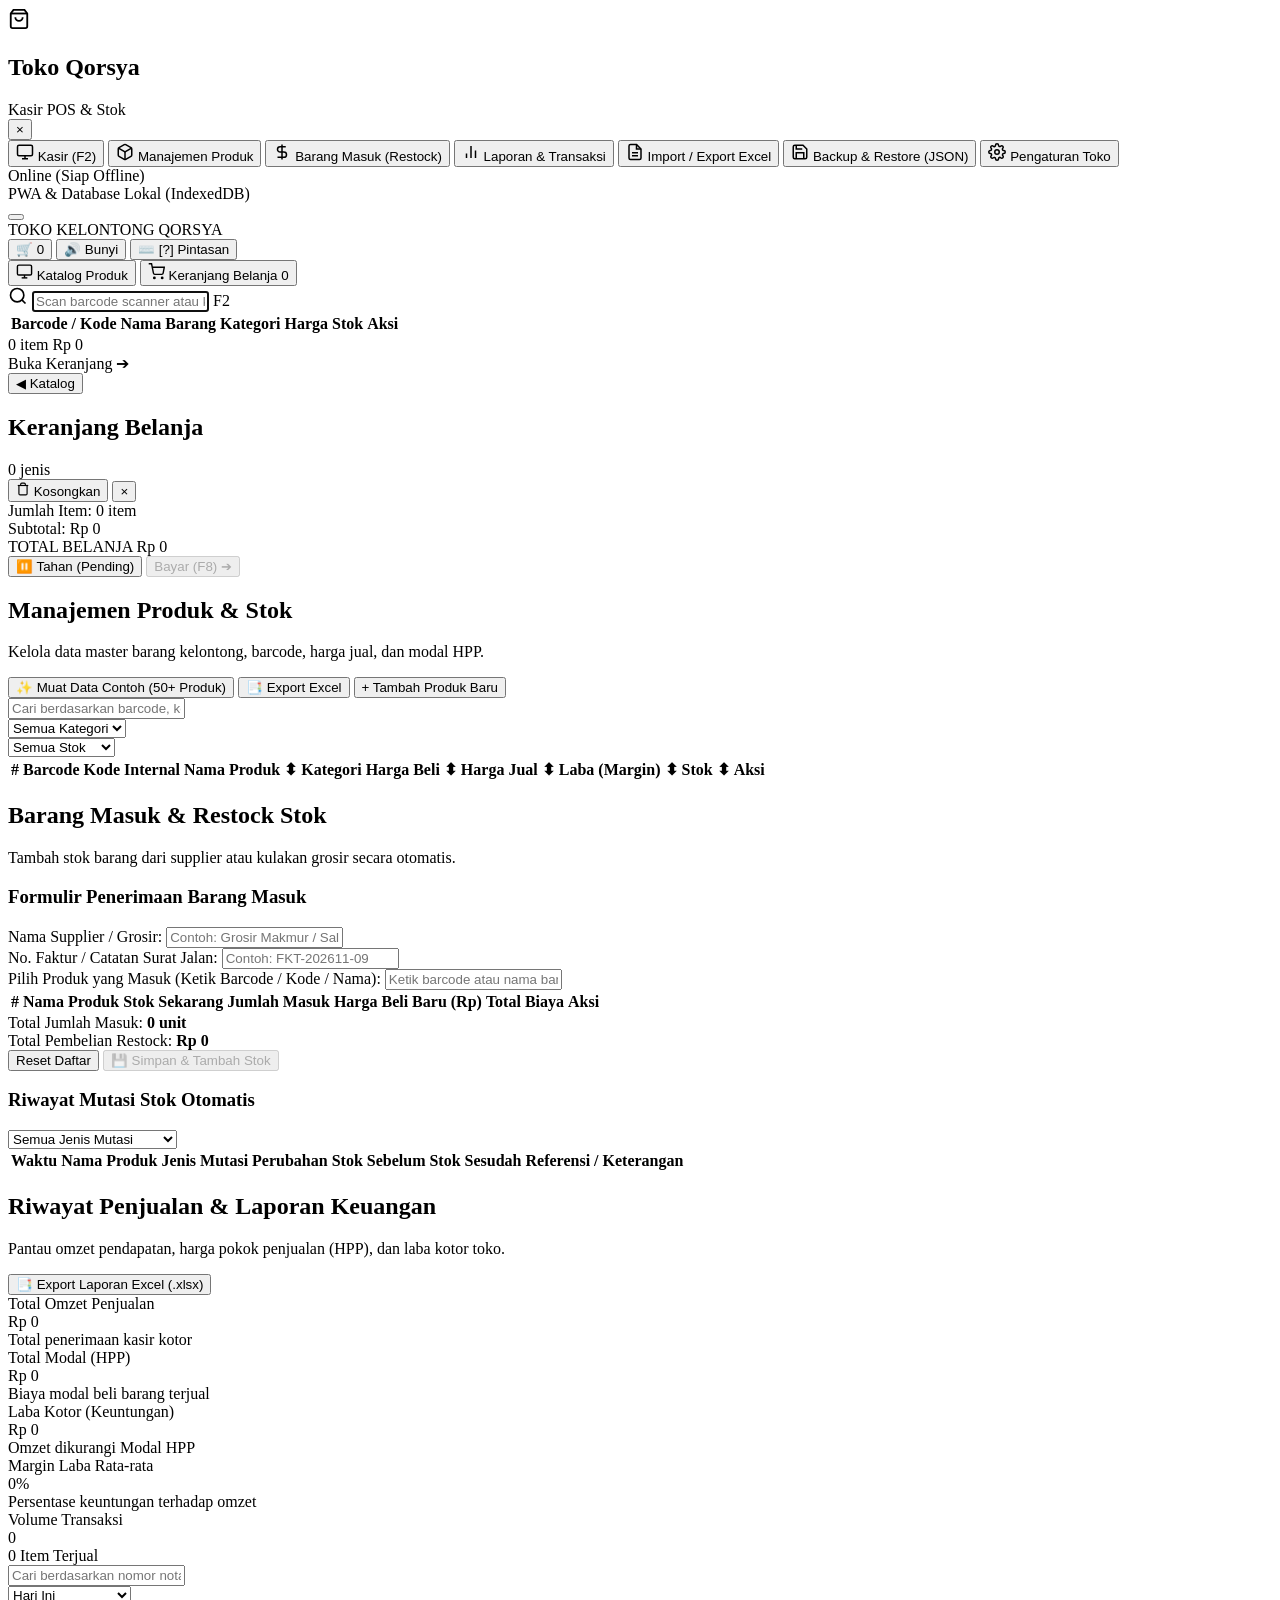
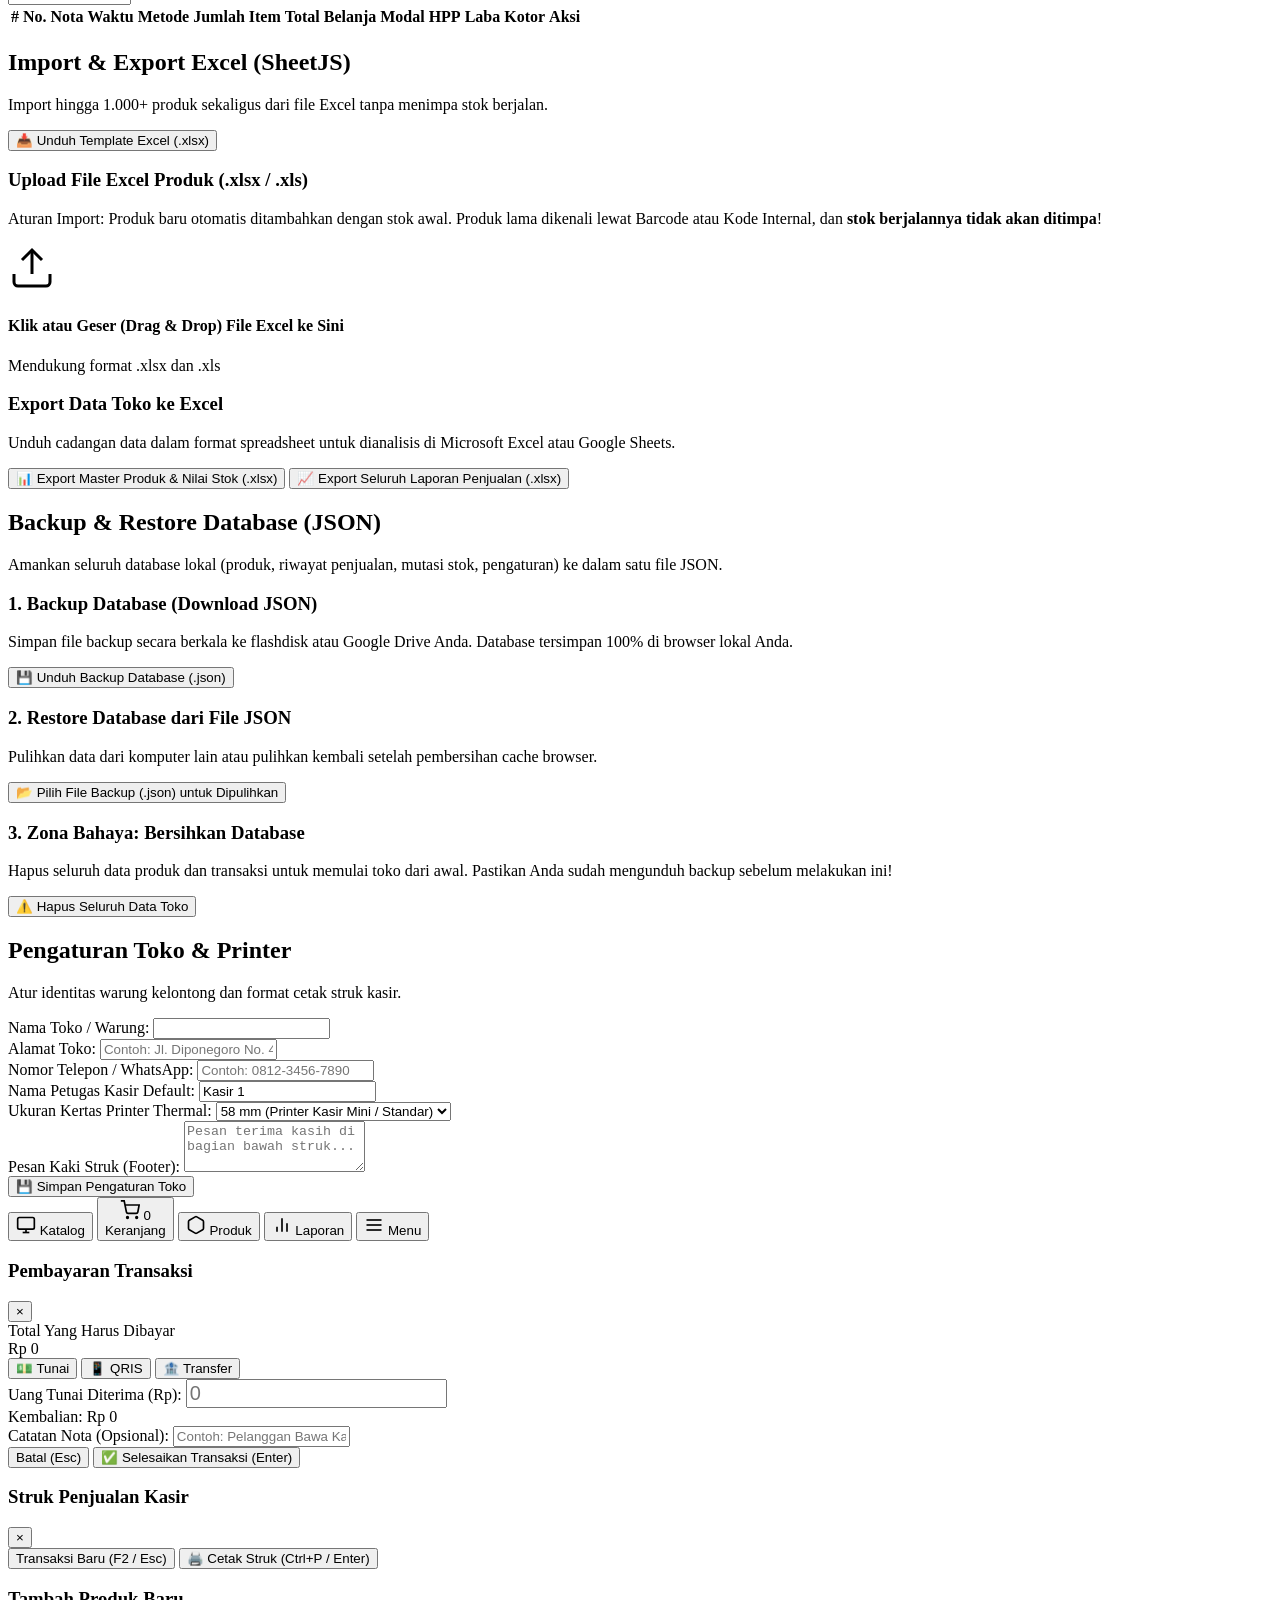
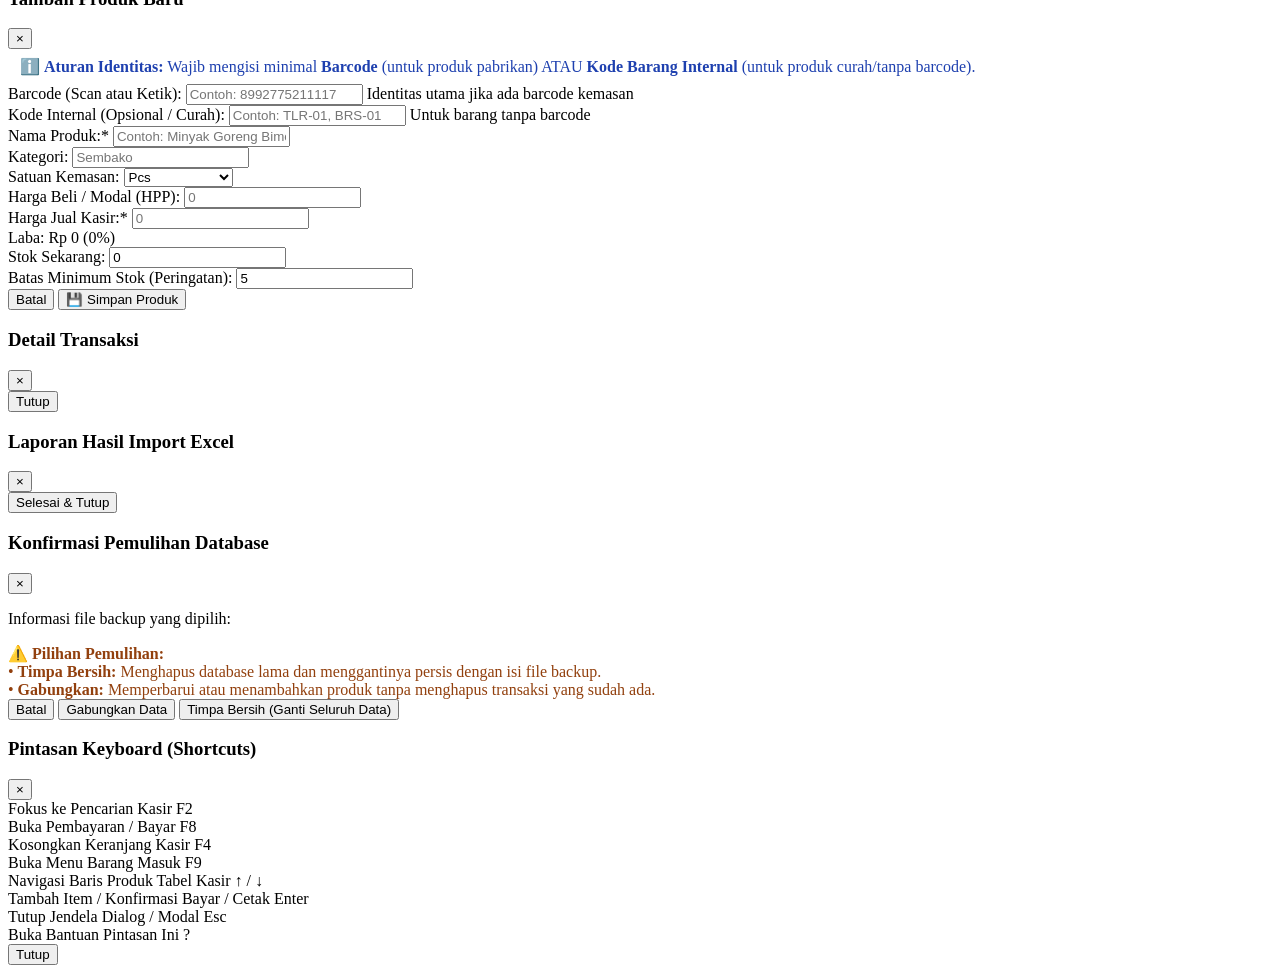
==== index.html @ 96c8b97d "Add files via upload" ====
<!DOCTYPE html>
<html lang="id">

<head>
  <meta charset="UTF-8">
  <meta name="viewport" content="width=device-width, initial-scale=1.0, maximum-scale=1.0, user-scalable=no, viewport-fit=cover">
  <meta name="theme-color" content="#059669">
  <meta name="description" content="Aplikasi POS Kasir Toko Kelontong Offline-First dengan IndexedDB dan SheetJS">
  <title>POS Toko Kelontong Qorsya - Kasir & Stok</title>
  <link rel="manifest" href="manifest.json">
  <link rel="icon" type="image/svg+xml" href="icons/icon.svg">
  <link rel="stylesheet" href="css/style.css">
</head>

<body>
  <div class="app-wrapper">
    <!-- ==================== SIDEBAR ==================== -->
    <aside class="app-sidebar">
      <div class="sidebar-brand">
        <div class="sidebar-logo">
          <svg width="22" height="22" viewBox="0 0 24 24" fill="none" stroke="currentColor" stroke-width="2">
            <path d="M6 2L3 6v14a2 2 0 0 0 2 2h14a2 2 0 0 0 2-2V6l-3-4z"></path>
            <line x1="3" y1="6" x2="21" y2="6"></line>
            <path d="M16 10a4 4 0 0 1-8 0"></path>
          </svg>
        </div>
        <div class="sidebar-title">
          <h1>Toko Qorsya</h1>
          <span>Kasir POS & Stok</span>
        </div>
        <button type="button" class="sidebar-close-btn" onclick="App.closeMobileSidebar()"
          aria-label="Tutup Menu">&times;</button>
      </div>

      <nav class="sidebar-nav">
        <button type="button" class="sidebar-nav-item active" data-tab="pos">
          <svg width="18" height="18" viewBox="0 0 24 24" fill="none" stroke="currentColor" stroke-width="2">
            <rect x="2" y="3" width="20" height="14" rx="2"></rect>
            <line x1="8" y1="21" x2="16" y2="21"></line>
            <line x1="12" y1="17" x2="12" y2="21"></line>
          </svg>
          <span>Kasir (F2)</span>
        </button>

        <button type="button" class="sidebar-nav-item" data-tab="products">
          <svg width="18" height="18" viewBox="0 0 24 24" fill="none" stroke="currentColor" stroke-width="2">
            <path
              d="M21 16V8a2 2 0 0 0-1-1.73l-7-4a2 2 0 0 0-2 0l-7 4A2 2 0 0 0 3 8v8a2 2 0 0 0 1 1.73l7 4a2 2 0 0 0 2 0l7-4A2 2 0 0 0 21 16z">
            </path>
            <polyline points="3.27 6.96 12 12.01 20.73 6.96"></polyline>
            <line x1="12" y1="22.08" x2="12" y2="12"></line>
          </svg>
          <span>Manajemen Produk</span>
        </button>

        <button type="button" class="sidebar-nav-item" data-tab="inventory">
          <svg width="18" height="18" viewBox="0 0 24 24" fill="none" stroke="currentColor" stroke-width="2">
            <path d="M12 2v20M17 5H9.5a3.5 3.5 0 0 0 0 7h5a3.5 3.5 0 0 1 0 7H6"></path>
          </svg>
          <span>Barang Masuk (Restock)</span>
        </button>

        <button type="button" class="sidebar-nav-item" data-tab="transactions">
          <svg width="18" height="18" viewBox="0 0 24 24" fill="none" stroke="currentColor" stroke-width="2">
            <line x1="18" y1="20" x2="18" y2="10"></line>
            <line x1="12" y1="20" x2="12" y2="4"></line>
            <line x1="6" y1="20" x2="6" y2="14"></line>
          </svg>
          <span>Laporan & Transaksi</span>
        </button>

        <button type="button" class="sidebar-nav-item" data-tab="excel">
          <svg width="18" height="18" viewBox="0 0 24 24" fill="none" stroke="currentColor" stroke-width="2">
            <path d="M14 2H6a2 2 0 0 0-2 2v16a2 2 0 0 0 2 2h12a2 2 0 0 0 2-2V8z"></path>
            <polyline points="14 2 14 8 20 8"></polyline>
            <line x1="8" y1="13" x2="16" y2="13"></line>
            <line x1="8" y1="17" x2="16" y2="17"></line>
          </svg>
          <span>Import / Export Excel</span>
        </button>

        <button type="button" class="sidebar-nav-item" data-tab="backup">
          <svg width="18" height="18" viewBox="0 0 24 24" fill="none" stroke="currentColor" stroke-width="2">
            <path d="M19 21H5a2 2 0 0 1-2-2V5a2 2 0 0 1 2-2h11l5 5v11a2 2 0 0 1-2 2z"></path>
            <polyline points="17 21 17 13 7 13 7 21"></polyline>
            <polyline points="7 3 7 8 15 8"></polyline>
          </svg>
          <span>Backup & Restore (JSON)</span>
        </button>

        <button type="button" class="sidebar-nav-item" data-tab="settings">
          <svg width="18" height="18" viewBox="0 0 24 24" fill="none" stroke="currentColor" stroke-width="2">
            <circle cx="12" cy="12" r="3"></circle>
            <path
              d="M19.4 15a1.65 1.65 0 0 0 .33 1.82l.06.06a2 2 0 0 1 0 2.83 2 2 0 0 1-2.83 0l-.06-.06a1.65 1.65 0 0 0-1.82-.33 1.65 1.65 0 0 0-1 1.51V21a2 2 0 0 1-2 2 2 2 0 0 1-2-2v-.09A1.65 1.65 0 0 0 9 19.4a1.65 1.65 0 0 0-1.82.33l-.06.06a2 2 0 0 1-2.83 0 2 2 0 0 1 0-2.83l.06-.06a1.65 1.65 0 0 0 .33-1.82 1.65 1.65 0 0 0-1.51-1H3a2 2 0 0 1-2-2 2 2 0 0 1 2-2h.09A1.65 1.65 0 0 0 4.6 9a1.65 1.65 0 0 0-.33-1.82l-.06-.06a2 2 0 0 1 0-2.83 2 2 0 0 1 2.83 0l.06.06a1.65 1.65 0 0 0 1.82.33H9a1.65 1.65 0 0 0 1-1.51V3a2 2 0 0 1 2-2 2 2 0 0 1 2 2v.09a1.65 1.65 0 0 0 1 1.51 1.65 1.65 0 0 0 1.82-.33l.06-.06a2 2 0 0 1 2.83 0 2 2 0 0 1 0 2.83l-.06.06a1.65 1.65 0 0 0-.33 1.82V9a1.65 1.65 0 0 0 1.51 1H21a2 2 0 0 1 2 2 2 2 0 0 1-2 2h-.09a1.65 1.65 0 0 0-1.51 1z">
            </path>
          </svg>
          <span>Pengaturan Toko</span>
        </button>
      </nav>

      <div class="sidebar-footer">
        <div id="networkStatusBadge" class="status-badge status-online">
          <span class="status-dot"></span> Online (Siap Offline)
        </div>
        <div class="text-xs text-muted">
          PWA & Database Lokal (IndexedDB)
        </div>
      </div>
    </aside>

    <!-- Overlay for Mobile Sidebar Drawer -->
    <div id="sidebarOverlay" class="sidebar-overlay" onclick="App.closeMobileSidebar()"></div>

    <!-- ==================== MAIN CONTENT AREA ==================== -->
    <main class="app-main">
      <!-- Topbar -->
      <header class="app-topbar">
        <div class="topbar-left">
          <button type="button" id="mobileMenuBtn" class="btn-hamburger" onclick="App.toggleMobileSidebar()"
            aria-label="Buka Menu">
            <span></span>
            <span></span>
            <span></span>
          </button>
          <div id="topbarStoreName" class="topbar-store-name">TOKO KELONTONG QORSYA</div>
        </div>
        <div class="topbar-right">
          <!-- Mobile Quick Cart Button -->
          <button type="button" class="btn-icon-topbar btn-topbar-cart" onclick="POS.openMobileCart()" title="Lihat Keranjang Belanja">
            <span>🛒</span>
            <span id="topbarCartCount" class="topbar-cart-badge">0</span>
          </button>
          <button type="button" class="btn-icon-topbar" onclick="State.toggleSound()" title="Toggle Bunyi Beep Kasir">
            <span>🔊 Bunyi</span>
          </button>
          <button type="button" class="btn-icon-topbar desktop-only" onclick="App.openShortcutsModal()"
            title="Lihat Pintasan Keyboard">
            <span class="font-mono">⌨️ [?]</span>
            <span>Pintasan</span>
          </button>
        </div>
      </header>

      <!-- VIEW 1: KASIR (POS) - DEFAULT VIEW -->
      <section id="view-pos" class="view-panel active">
        <!-- Mobile Segmented View Switcher (Katalog vs Keranjang) -->
        <div class="pos-mobile-nav-pills">
          <button type="button" id="posMobileTabCatalog" class="pos-mobile-nav-btn active" onclick="POS.switchMobileView('catalog')">
            <svg width="17" height="17" viewBox="0 0 24 24" fill="none" stroke="currentColor" stroke-width="2">
              <rect x="2" y="3" width="20" height="14" rx="2"></rect>
              <line x1="8" y1="21" x2="16" y2="21"></line>
              <line x1="12" y1="17" x2="12" y2="21"></line>
            </svg>
            <span>Katalog Produk</span>
          </button>
          <button type="button" id="posMobileTabCart" class="pos-mobile-nav-btn" onclick="POS.switchMobileView('cart')">
            <svg width="17" height="17" viewBox="0 0 24 24" fill="none" stroke="currentColor" stroke-width="2">
              <circle cx="9" cy="21" r="1"></circle>
              <circle cx="20" cy="21" r="1"></circle>
              <path d="M1 1h4l2.68 13.39a2 2 0 0 0 2 1.61h9.72a2 2 0 0 0 2-1.61L23 6H6"></path>
            </svg>
            <span>Keranjang Belanja</span>
            <span id="posMobileTabCartBadge" class="mobile-tab-cart-badge">0</span>
          </button>
        </div>

        <!-- Catalog & Fast Search (Left) -->
        <div class="pos-catalog-section">
          <div class="pos-search-header">
            <div class="search-input-wrapper">
              <svg class="search-icon-left" width="20" height="20" viewBox="0 0 24 24" fill="none" stroke="currentColor"
                stroke-width="2">
                <circle cx="11" cy="11" r="8"></circle>
                <line x1="21" y1="21" x2="16.65" y2="16.65"></line>
              </svg>
              <input type="text" id="posSearchInput" class="pos-search-input"
                placeholder="Scan barcode scanner atau ketik nama/kode barang... (Tekan Enter)" autofocus
                autocomplete="off">
              <span class="shortcut-indicator">F2</span>
            </div>

            <div class="pos-category-bar" id="posCategoryPills">
              <!-- Rendered dynamically -->
            </div>
          </div>

          <!-- Product Table (Fast dense view, NOT cards!) -->
          <div class="pos-table-container">
            <table class="data-table">
              <thead>
                <tr>
                  <th class="col-identity">Barcode / Kode</th>
                  <th class="col-name">Nama Barang</th>
                  <th class="col-category">Kategori</th>
                  <th class="col-price">Harga</th>
                  <th class="col-stock">Stok</th>
                  <th class="col-action text-right">Aksi</th>
                </tr>
              </thead>
              <tbody id="posProductTableBody">
                <!-- Rendered dynamically -->
              </tbody>
            </table>
          </div>

          <!-- Floating Cart Bar for Mobile & Tablet -->
          <div id="posMobileCartBar" class="pos-mobile-cart-bar" onclick="POS.openMobileCart()">
            <div class="mobile-cart-bar-info">
              <span class="mobile-cart-bar-badge" id="posMobileCartCount">0 item</span>
              <span class="mobile-cart-bar-total" id="posMobileCartTotal">Rp 0</span>
            </div>
            <div class="mobile-cart-bar-action">
              <span>Buka Keranjang ➔</span>
            </div>
          </div>
        </div>

        <!-- Mobile Cart Overlay Backdrop -->
        <div id="cartOverlay" class="cart-overlay" onclick="POS.closeMobileCart()"></div>

        <!-- Sticky Shopping Cart (Right on Desktop, Slide-over Drawer on Mobile) -->
        <div class="pos-cart-section" id="posCartSection">
          <div class="pos-cart-header">
            <div class="cart-title-group">
              <button type="button" class="btn-cart-back-mobile" onclick="POS.switchMobileView('catalog')" title="Kembali ke Katalog">
                ◀ Katalog
              </button>
              <h2>Keranjang Belanja</h2>
              <span id="posCartItemCount" class="cart-counter-pill">0 jenis</span>
            </div>
            <div class="cart-header-actions">
              <button type="button" class="btn-cart-clear"
                onclick="if(confirm('Kosongkan keranjang?')) State.clearCart()" title="Kosongkan (F4)">
                <svg width="14" height="14" viewBox="0 0 24 24" fill="none" stroke="currentColor" stroke-width="2">
                  <polyline points="3 6 5 6 21 6"></polyline>
                  <path d="M19 6v14a2 2 0 0 1-2 2H7a2 2 0 0 1-2-2V6m3 0V4a2 2 0 0 1 2-2h4a2 2 0 0 1 2 2v2"></path>
                </svg>
                <span>Kosongkan</span>
              </button>
              <button type="button" class="btn-cart-close-mobile" onclick="POS.closeMobileCart()"
                aria-label="Tutup Keranjang">&times;</button>
            </div>
          </div>

          <div class="pos-cart-items-wrapper" id="posCartItems">
            <!-- Rendered dynamically -->
          </div>

          <!-- Held / Pending carts section -->
          <div class="held-carts-bar" id="posHeldCartsContainer">
            <!-- Rendered dynamically -->
          </div>

          <!-- Totals & Actions -->
          <div class="pos-cart-footer">
            <div class="cart-calc-row">
              <span>Jumlah Item:</span>
              <span id="posCartQtyBadge" class="font-semibold">0 item</span>
            </div>
            <div class="cart-calc-row">
              <span>Subtotal:</span>
              <span id="posCartSubtotal" class="font-semibold">Rp 0</span>
            </div>
            <div class="cart-grand-total-row">
              <span class="cart-grand-total-label">TOTAL BELANJA</span>
              <span id="posCartGrandTotal" class="cart-grand-total-value">Rp 0</span>
            </div>
            <div class="cart-action-buttons">
              <button type="button" class="btn-hold-cart" onclick="State.holdCart()"
                title="Tahan transaksi pelanggan ini">
                <span>⏸️ Tahan (Pending)</span>
              </button>
              <button type="button" id="posCheckoutBtn" class="btn-checkout" onclick="POS.openPaymentModal()" disabled>
                <span>Bayar (F8) ➔</span>
              </button>
            </div>
          </div>
        </div>
      </section>

      <!-- VIEW 2: MANAJEMEN PRODUK -->
      <section id="view-products" class="view-panel">
        <div class="section-header">
          <div>
            <h2>Manajemen Produk & Stok</h2>
            <p>Kelola data master barang kelontong, barcode, harga jual, dan modal HPP.</p>
          </div>
          <div class="flex gap-2">
            <button type="button" class="btn btn-secondary" onclick="Products.loadInitialSampleData()">
              ✨ Muat Data Contoh (50+ Produk)
            </button>
            <button type="button" class="btn btn-secondary" onclick="ExcelService.exportProductsExcel()">
              📑 Export Excel
            </button>
            <button type="button" class="btn btn-primary" onclick="Products.openAddModal()">
              + Tambah Produk Baru
            </button>
          </div>
        </div>

        <div class="card">
          <div class="filter-bar">
            <div class="search-box">
              <input type="text" id="productSearchInput" class="form-control"
                placeholder="Cari berdasarkan barcode, kode internal, atau nama...">
            </div>
            <div class="filter-select-wrapper" style="width: 180px;">
              <select id="productFilterCategory" class="form-control">
                <option value="ALL">Semua Kategori</option>
              </select>
            </div>
            <div class="filter-select-wrapper" style="width: 170px;">
              <select id="productFilterStock" class="form-control">
                <option value="ALL">Semua Stok</option>
                <option value="low">Stok Menipis</option>
                <option value="empty">Stok Habis (0)</option>
                <option value="safe">Stok Aman</option>
              </select>
            </div>
          </div>

          <div class="table-container">
            <table class="data-table">
              <thead>
                <tr>
                  <th class="col-num">#</th>
                  <th>Barcode</th>
                  <th>Kode Internal</th>
                  <th onclick="Products.sortBy('name')" style="cursor: pointer;">Nama Produk ⬍</th>
                  <th>Kategori</th>
                  <th onclick="Products.sortBy('buyPrice')" style="cursor: pointer;">Harga Beli ⬍</th>
                  <th onclick="Products.sortBy('sellPrice')" style="cursor: pointer;">Harga Jual ⬍</th>
                  <th onclick="Products.sortBy('margin')" style="cursor: pointer;">Laba (Margin) ⬍</th>
                  <th onclick="Products.sortBy('stock')" style="cursor: pointer;">Stok ⬍</th>
                  <th class="text-right">Aksi</th>
                </tr>
              </thead>
              <tbody id="productListTableBody">
                <!-- Rendered dynamically -->
              </tbody>
            </table>
          </div>

          <div class="flex-between mt-3" id="productPagination">
            <!-- Pagination controls -->
          </div>
        </div>
      </section>

      <!-- VIEW 3: BARANG MASUK / RESTOCK -->
      <section id="view-inventory" class="view-panel">
        <div class="section-header">
          <div>
            <h2>Barang Masuk & Restock Stok</h2>
            <p>Tambah stok barang dari supplier atau kulakan grosir secara otomatis.</p>
          </div>
        </div>

        <div class="card">
          <h3 class="mb-3 font-semibold">Formulir Penerimaan Barang Masuk</h3>

          <div class="form-grid-2 mb-3">
            <div>
              <label class="form-label">Nama Supplier / Grosir:</label>
              <input type="text" id="restockSupplier" class="form-control"
                placeholder="Contoh: Grosir Makmur / Salesman Indofood">
            </div>
            <div>
              <label class="form-label">No. Faktur / Catatan Surat Jalan:</label>
              <input type="text" id="restockNote" class="form-control" placeholder="Contoh: FKT-202611-09">
            </div>
          </div>

          <div class="form-group" style="position: relative;">
            <label class="form-label">Pilih Produk yang Masuk (Ketik Barcode / Kode / Nama):</label>
            <input type="text" id="inventorySearchInput" class="form-control"
              placeholder="Ketik barcode atau nama barang lalu tekan Enter..." autocomplete="off">
            <div id="inventoryProductSuggestions" class="suggestion-dropdown" style="display: none;"></div>
          </div>

          <div class="table-container mt-3">
            <table class="data-table">
              <thead>
                <tr>
                  <th class="col-num">#</th>
                  <th>Nama Produk</th>
                  <th>Stok Sekarang</th>
                  <th>Jumlah Masuk</th>
                  <th>Harga Beli Baru (Rp)</th>
                  <th>Total Biaya</th>
                  <th class="text-right">Aksi</th>
                </tr>
              </thead>
              <tbody id="restockTableBody">
                <!-- Rendered dynamically -->
              </tbody>
            </table>
          </div>

          <div class="flex-between mt-3 py-1">
            <div>
              <span class="text-muted">Total Jumlah Masuk: </span>
              <strong id="restockTotalQty">0 unit</strong>
            </div>
            <div>
              <span class="text-muted">Total Pembelian Restock: </span>
              <strong id="restockTotalCost" class="text-emerald text-lg">Rp 0</strong>
            </div>
          </div>

          <div class="flex justify-end gap-2 mt-3">
            <button type="button" class="btn btn-secondary" onclick="Inventory.clearRestock()">
              Reset Daftar
            </button>
            <button type="button" id="restockSubmitBtn" class="btn btn-primary" onclick="Inventory.submitRestock()"
              disabled>
              💾 Simpan & Tambah Stok
            </button>
          </div>
        </div>

        <!-- Stock Movement History -->
        <div class="card">
          <div class="flex-between mb-3">
            <h3 class="font-semibold">Riwayat Mutasi Stok Otomatis</h3>
            <div class="filter-select-wrapper" style="width: 200px;">
              <select id="stockLogTypeFilter" class="form-control" onchange="Inventory.renderStockLogs()">
                <option value="ALL">Semua Jenis Mutasi</option>
                <option value="SALE">Penjualan Kasir</option>
                <option value="RESTOCK">Barang Masuk (Restock)</option>
                <option value="INITIAL">Stok Awal</option>
                <option value="ADJUSTMENT">Penyesuaian Manual</option>
              </select>
            </div>
          </div>

          <div class="table-container">
            <table class="data-table">
              <thead>
                <tr>
                  <th>Waktu</th>
                  <th>Nama Produk</th>
                  <th>Jenis Mutasi</th>
                  <th>Perubahan</th>
                  <th>Stok Sebelum</th>
                  <th>Stok Sesudah</th>
                  <th>Referensi / Keterangan</th>
                </tr>
              </thead>
              <tbody id="stockLogsTableBody">
                <!-- Rendered dynamically -->
              </tbody>
            </table>
          </div>
        </div>
      </section>

      <!-- VIEW 4: TRANSAKSI & LAPORAN LABA/OMZET -->
      <section id="view-transactions" class="view-panel">
        <div class="section-header">
          <div>
            <h2>Riwayat Penjualan & Laporan Keuangan</h2>
            <p>Pantau omzet pendapatan, harga pokok penjualan (HPP), dan laba kotor toko.</p>
          </div>
          <button type="button" class="btn btn-secondary" onclick="ExcelService.exportTransactionsExcel()">
            📑 Export Laporan Excel (.xlsx)
          </button>
        </div>

        <!-- KPI Summary Cards -->
        <div class="kpi-grid">
          <div class="kpi-card border-emerald">
            <div class="kpi-title">Total Omzet Penjualan</div>
            <div id="kpiTotalOmzet" class="kpi-value text-emerald">Rp 0</div>
            <div class="kpi-subtext">Total penerimaan kasir kotor</div>
          </div>
          <div class="kpi-card">
            <div class="kpi-title">Total Modal (HPP)</div>
            <div id="kpiTotalHPP" class="kpi-value text-muted">Rp 0</div>
            <div class="kpi-subtext">Biaya modal beli barang terjual</div>
          </div>
          <div class="kpi-card border-emerald">
            <div class="kpi-title">Laba Kotor (Keuntungan)</div>
            <div id="kpiTotalLaba" class="kpi-value text-emerald">Rp 0</div>
            <div class="kpi-subtext">Omzet dikurangi Modal HPP</div>
          </div>
          <div class="kpi-card">
            <div class="kpi-title">Margin Laba Rata-rata</div>
            <div id="kpiMarginPct" class="kpi-value">0%</div>
            <div class="kpi-subtext">Persentase keuntungan terhadap omzet</div>
          </div>
          <div class="kpi-card">
            <div class="kpi-title">Volume Transaksi</div>
            <div id="kpiTotalTx" class="kpi-value">0</div>
            <div id="kpiTotalItems" class="kpi-subtext">0 Item Terjual</div>
          </div>
        </div>

        <div class="card">
          <div class="filter-bar">
            <div class="search-box">
              <input type="text" id="txSearchInput" class="form-control"
                placeholder="Cari berdasarkan nomor nota atau nama kasir...">
            </div>
            <div class="filter-select-wrapper" style="width: 170px;">
              <select id="txDateFilter" class="form-control">
                <option value="today">Hari Ini</option>
                <option value="7days">7 Hari Terakhir</option>
                <option value="month">Bulan Ini</option>
                <option value="all">Semua Waktu</option>
                <option value="custom">Rentang Tanggal</option>
              </select>
            </div>
            <div id="txCustomDateRange" class="filter-custom-date" style="display: none; gap: 8px;">
              <input type="date" id="txStartDate" class="form-control">
              <input type="date" id="txEndDate" class="form-control">
            </div>
          </div>

          <div class="table-container">
            <table class="data-table">
              <thead>
                <tr>
                  <th class="col-num">#</th>
                  <th>No. Nota</th>
                  <th>Waktu</th>
                  <th>Metode</th>
                  <th>Jumlah Item</th>
                  <th>Total Belanja</th>
                  <th>Modal HPP</th>
                  <th>Laba Kotor</th>
                  <th class="text-right">Aksi</th>
                </tr>
              </thead>
              <tbody id="txTableBody">
                <!-- Rendered dynamically -->
              </tbody>
            </table>
          </div>
        </div>
      </section>

      <!-- VIEW 5: IMPORT / EXPORT EXCEL (SHEETJS) -->
      <section id="view-excel" class="view-panel">
        <div class="section-header">
          <div>
            <h2>Import & Export Excel (SheetJS)</h2>
            <p>Import hingga 1.000+ produk sekaligus dari file Excel tanpa menimpa stok berjalan.</p>
          </div>
          <button type="button" class="btn btn-secondary" onclick="ExcelService.downloadTemplateExcel()">
            📥 Unduh Template Excel (.xlsx)
          </button>
        </div>

        <div class="card">
          <h3 class="font-semibold mb-2">Upload File Excel Produk (.xlsx / .xls)</h3>
          <p class="text-xs text-muted mb-3">
            Aturan Import: Produk baru otomatis ditambahkan dengan stok awal. Produk lama dikenali lewat Barcode atau
            Kode Internal, dan <strong>stok berjalannya tidak akan ditimpa</strong>!
          </p>

          <div class="drop-zone" id="excelDropZone" onclick="document.getElementById('excelFileInput').click()">
            <svg width="48" height="48" viewBox="0 0 24 24" fill="none" stroke="currentColor" stroke-width="1.5">
              <path d="M21 15v4a2 2 0 0 1-2 2H5a2 2 0 0 1-2-2v-4"></path>
              <polyline points="17 8 12 3 7 8"></polyline>
              <line x1="12" y1="3" x2="12" y2="15"></line>
            </svg>
            <h4 class="font-semibold">Klik atau Geser (Drag & Drop) File Excel ke Sini</h4>
            <p class="text-xs text-muted mt-1">Mendukung format .xlsx dan .xls</p>
            <input type="file" id="excelFileInput" accept=".xlsx, .xls" style="display: none;">
          </div>

          <div id="excelLoadingIndicator" style="display: none; text-align: center; padding: 20px;">
            <p class="font-medium text-emerald">Sedang memproses dan memvalidasi file Excel...</p>
          </div>
        </div>

        <!-- Interactive Preview Section -->
        <div class="card" id="excelPreviewSection" style="display: none;">
          <div class="flex-between mb-3">
            <h3 class="font-semibold">Preview & Validasi Data Import</h3>
            <button type="button" id="excelConfirmImportBtn" class="btn btn-primary"
              onclick="ExcelService.executeImport()">
              ✅ Konfirmasi & Proses Import
            </button>
          </div>

          <div class="preview-summary-grid" id="excelPreviewSummary">
            <!-- Rendered dynamically -->
          </div>

          <p id="excelPreviewNotice" class="text-xs text-muted mb-2"></p>

          <div class="table-container">
            <table class="data-table">
              <thead>
                <tr>
                  <th class="col-num">Baris</th>
                  <th>Status</th>
                  <th>Barcode / Kode</th>
                  <th>Nama Produk</th>
                  <th>Kategori</th>
                  <th>Harga Beli</th>
                  <th>Harga Jual</th>
                  <th>Perlakuan Stok</th>
                  <th>Keterangan Validasi</th>
                </tr>
              </thead>
              <tbody id="excelPreviewTableBody">
                <!-- Rendered dynamically -->
              </tbody>
            </table>
          </div>
        </div>

        <!-- Export Buttons Section -->
        <div class="card">
          <h3 class="font-semibold mb-2">Export Data Toko ke Excel</h3>
          <p class="text-xs text-muted mb-3">Unduh cadangan data dalam format spreadsheet untuk dianalisis di Microsoft
            Excel atau Google Sheets.</p>
          <div class="flex gap-2">
            <button type="button" class="btn btn-secondary" onclick="ExcelService.exportProductsExcel()">
              📊 Export Master Produk & Nilai Stok (.xlsx)
            </button>
            <button type="button" class="btn btn-secondary" onclick="ExcelService.exportTransactionsExcel()">
              📈 Export Seluruh Laporan Penjualan (.xlsx)
            </button>
          </div>
        </div>
      </section>

      <!-- VIEW 6: BACKUP & RESTORE (JSON) -->
      <section id="view-backup" class="view-panel">
        <div class="section-header">
          <div>
            <h2>Backup & Restore Database (JSON)</h2>
            <p>Amankan seluruh database lokal (produk, riwayat penjualan, mutasi stok, pengaturan) ke dalam satu file
              JSON.</p>
          </div>
        </div>

        <div class="card">
          <h3 class="font-semibold mb-2">1. Backup Database (Download JSON)</h3>
          <p class="text-xs text-muted mb-3">
            Simpan file backup secara berkala ke flashdisk atau Google Drive Anda. Database tersimpan 100% di browser
            lokal Anda.
          </p>
          <button type="button" class="btn btn-primary" onclick="BackupService.downloadBackup()">
            💾 Unduh Backup Database (.json)
          </button>
        </div>

        <div class="card">
          <h3 class="font-semibold mb-2">2. Restore Database dari File JSON</h3>
          <p class="text-xs text-muted mb-3">
            Pulihkan data dari komputer lain atau pulihkan kembali setelah pembersihan cache browser.
          </p>
          <input type="file" id="backupRestoreFileInput" accept=".json" style="display: none;">
          <button type="button" class="btn btn-secondary"
            onclick="document.getElementById('backupRestoreFileInput').click()">
            📂 Pilih File Backup (.json) untuk Dipulihkan
          </button>
        </div>

        <div class="card" style="border-left: 4px solid var(--danger);">
          <h3 class="font-semibold text-danger mb-2">3. Zona Bahaya: Bersihkan Database</h3>
          <p class="text-xs text-muted mb-3">
            Hapus seluruh data produk dan transaksi untuk memulai toko dari awal. Pastikan Anda sudah mengunduh backup
            sebelum melakukan ini!
          </p>
          <button type="button" class="btn btn-danger btn-sm" onclick="BackupService.clearAllDataSafely()">
            ⚠️ Hapus Seluruh Data Toko
          </button>
        </div>
      </section>

      <!-- VIEW 7: PENGATURAN TOKO -->
      <section id="view-settings" class="view-panel">
        <div class="section-header">
          <div>
            <h2>Pengaturan Toko & Printer</h2>
            <p>Atur identitas warung kelontong dan format cetak struk kasir.</p>
          </div>
        </div>

        <div class="card" style="max-width: 650px;">
          <form onsubmit="App.handleSaveSettings(event)">
            <div class="form-group">
              <label class="form-label">Nama Toko / Warung:</label>
              <input type="text" id="settingStoreName" class="form-control" required>
            </div>

            <div class="form-group">
              <label class="form-label">Alamat Toko:</label>
              <input type="text" id="settingStoreAddress" class="form-control"
                placeholder="Contoh: Jl. Diponegoro No. 45">
            </div>

            <div class="form-group">
              <label class="form-label">Nomor Telepon / WhatsApp:</label>
              <input type="text" id="settingStorePhone" class="form-control" placeholder="Contoh: 0812-3456-7890">
            </div>

            <div class="form-group">
              <label class="form-label">Nama Petugas Kasir Default:</label>
              <input type="text" id="settingCashierName" class="form-control" value="Kasir 1">
            </div>

            <div class="form-group">
              <label class="form-label">Ukuran Kertas Printer Thermal:</label>
              <select id="settingPrinterWidth" class="form-control">
                <option value="58mm">58 mm (Printer Kasir Mini / Standar)</option>
                <option value="80mm">80 mm (Printer Kasir Lebar)</option>
              </select>
            </div>

            <div class="form-group">
              <label class="form-label">Pesan Kaki Struk (Footer):</label>
              <textarea id="settingReceiptFooter" class="form-control" rows="3"
                placeholder="Pesan terima kasih di bagian bawah struk..."></textarea>
            </div>

            <button type="submit" class="btn btn-primary mt-2">
              💾 Simpan Pengaturan Toko
            </button>
          </form>
        </div>
      </section>

      <!-- Bottom Navigation for Mobile & Small Tablets -->
      <nav class="mobile-bottom-nav">
        <button type="button" class="bottom-nav-item active" data-tab="pos" onclick="App.switchTab('pos'); POS.switchMobileView('catalog')">
          <svg width="20" height="20" viewBox="0 0 24 24" fill="none" stroke="currentColor" stroke-width="2">
            <rect x="2" y="3" width="20" height="14" rx="2"></rect>
            <line x1="8" y1="21" x2="16" y2="21"></line>
            <line x1="12" y1="17" x2="12" y2="21"></line>
          </svg>
          <span>Katalog</span>
        </button>
        <button type="button" class="bottom-nav-item" id="bottomNavCartBtn" data-tab="cart" onclick="App.switchTab('pos'); POS.switchMobileView('cart')">
          <div class="bottom-nav-icon-wrap">
            <svg width="20" height="20" viewBox="0 0 24 24" fill="none" stroke="currentColor" stroke-width="2">
              <circle cx="9" cy="21" r="1"></circle>
              <circle cx="20" cy="21" r="1"></circle>
              <path d="M1 1h4l2.68 13.39a2 2 0 0 0 2 1.61h9.72a2 2 0 0 0 2-1.61L23 6H6"></path>
            </svg>
            <span id="bottomNavCartBadge" class="bottom-nav-badge">0</span>
          </div>
          <span>Keranjang</span>
        </button>
        <button type="button" class="bottom-nav-item" data-tab="products" onclick="App.switchTab('products')">
          <svg width="20" height="20" viewBox="0 0 24 24" fill="none" stroke="currentColor" stroke-width="2">
            <path
              d="M21 16V8a2 2 0 0 0-1-1.73l-7-4a2 2 0 0 0-2 0l-7 4A2 2 0 0 0 3 8v8a2 2 0 0 0 1 1.73l7 4a2 2 0 0 0 2 0l7-4A2 2 0 0 0 21 16z">
            </path>
          </svg>
          <span>Produk</span>
        </button>
        <button type="button" class="bottom-nav-item" data-tab="transactions" onclick="App.switchTab('transactions')">
          <svg width="20" height="20" viewBox="0 0 24 24" fill="none" stroke="currentColor" stroke-width="2">
            <line x1="18" y1="20" x2="18" y2="10"></line>
            <line x1="12" y1="20" x2="12" y2="4"></line>
            <line x1="6" y1="20" x2="6" y2="14"></line>
          </svg>
          <span>Laporan</span>
        </button>
        <button type="button" class="bottom-nav-item" onclick="App.toggleMobileSidebar()">
          <svg width="20" height="20" viewBox="0 0 24 24" fill="none" stroke="currentColor" stroke-width="2">
            <line x1="3" y1="12" x2="21" y2="12"></line>
            <line x1="3" y1="6" x2="21" y2="6"></line>
            <line x1="3" y1="18" x2="21" y2="18"></line>
          </svg>
          <span>Menu</span>
        </button>
      </nav>
    </main>
  </div>

  <!-- ==================== MODALS ==================== -->

  <!-- MODAL: PAYMENT / CHECKOUT -->
  <div id="paymentModal" class="modal">
    <div class="modal-content">
      <div class="modal-header">
        <h3>Pembayaran Transaksi</h3>
        <button type="button" class="modal-close" onclick="POS.closePaymentModal()">&times;</button>
      </div>
      <div class="modal-body">
        <div class="payment-grand-total-box">
          <div class="label">Total Yang Harus Dibayar</div>
          <div id="paymentGrandTotalDisplay" class="amount">Rp 0</div>
        </div>

        <div class="payment-methods-grid">
          <button type="button" class="payment-method-btn active" data-method="Tunai"
            onclick="POS.setPaymentMethod('Tunai')">
            💵 Tunai
          </button>
          <button type="button" class="payment-method-btn" data-method="QRIS" onclick="POS.setPaymentMethod('QRIS')">
            📱 QRIS
          </button>
          <button type="button" class="payment-method-btn" data-method="Transfer"
            onclick="POS.setPaymentMethod('Transfer')">
            🏦 Transfer
          </button>
        </div>

        <div id="paymentCashDetails">
          <div class="quick-cash-grid" id="paymentQuickCashBtns">
            <!-- Rendered dynamically -->
          </div>

          <div class="form-group">
            <label class="form-label">Uang Tunai Diterima (Rp):</label>
            <input type="number" id="paymentAmountPaid" class="form-control font-bold text-lg" placeholder="0"
              style="font-size: 20px; color: var(--primary);" inputmode="numeric">
          </div>

          <div class="payment-change-box mb-3">
            <span class="text-sm font-medium">Kembalian:</span>
            <span id="paymentChangeDisplay" class="payment-change text-muted">Rp 0</span>
          </div>
        </div>

        <div class="form-group">
          <label class="form-label">Catatan Nota (Opsional):</label>
          <input type="text" id="paymentNote" class="form-control" placeholder="Contoh: Pelanggan Bawa Kantong Sendiri">
        </div>
      </div>
      <div class="modal-footer">
        <button type="button" class="btn btn-secondary" onclick="POS.closePaymentModal()">Batal (Esc)</button>
        <button type="button" id="paymentSubmitBtn" class="btn btn-primary" onclick="POS.processPayment()">
          ✅ Selesaikan Transaksi (Enter)
        </button>
      </div>
    </div>
  </div>

  <!-- MODAL: RECEIPT / STRUK KASIR -->
  <div id="receiptModal" class="modal">
    <div class="modal-content">
      <div class="modal-header">
        <h3>Struk Penjualan Kasir</h3>
        <button type="button" class="modal-close" onclick="POS.closeReceiptModal()">&times;</button>
      </div>
      <div class="modal-body">
        <div class="thermal-receipt-container">
          <div id="thermalReceiptPreview">
            <!-- Thermal receipt HTML injected here -->
          </div>
        </div>
      </div>
      <div class="modal-footer">
        <button type="button" class="btn btn-secondary" onclick="POS.closeReceiptModal()">
          Transaksi Baru (F2 / Esc)
        </button>
        <button type="button" id="receiptPrintBtn" class="btn btn-primary" onclick="POS.printReceipt()">
          🖨️ Cetak Struk (Ctrl+P / Enter)
        </button>
      </div>
    </div>
  </div>

  <!-- MODAL: TAMBAH / EDIT PRODUK -->
  <div id="productFormModal" class="modal">
    <div class="modal-content modal-lg">
      <div class="modal-header">
        <h3 id="productModalTitle">Tambah Produk Baru</h3>
        <button type="button" class="modal-close" onclick="Products.closeModal()">&times;</button>
      </div>
      <form id="productForm" onsubmit="Products.saveProduct(event)">
        <div class="modal-body">
          <input type="hidden" id="prodModalId">

          <div class="alert-info mb-3 text-xs"
            style="background: var(--info-light); padding: 8px 12px; border-radius: 6px; color: #1e40af;">
            ℹ️ <strong>Aturan Identitas:</strong> Wajib mengisi minimal <strong>Barcode</strong> (untuk produk pabrikan)
            ATAU <strong>Kode Barang Internal</strong> (untuk produk curah/tanpa barcode).
          </div>

          <div class="form-grid-2">
            <div class="form-group">
              <label class="form-label">Barcode (Scan atau Ketik):</label>
              <input type="text" id="prodModalBarcode" class="form-control" placeholder="Contoh: 8992775211117">
              <span class="text-xs text-muted">Identitas utama jika ada barcode kemasan</span>
            </div>
            <div class="form-group">
              <label class="form-label">Kode Internal (Opsional / Curah):</label>
              <input type="text" id="prodModalCode" class="form-control" placeholder="Contoh: TLR-01, BRS-01">
              <span class="text-xs text-muted">Untuk barang tanpa barcode</span>
            </div>
          </div>

          <div class="form-group">
            <label class="form-label">Nama Produk:*</label>
            <input type="text" id="prodModalName" class="form-control" required
              placeholder="Contoh: Minyak Goreng Bimoli 2L">
          </div>

          <div class="form-grid-2">
            <div class="form-group">
              <label class="form-label">Kategori:</label>
              <input type="text" id="prodModalCategory" class="form-control" list="categorySuggestions"
                placeholder="Sembako">
              <datalist id="categorySuggestions">
                <option value="Sembako">
                <option value="Minuman">
                <option value="Mie Instan">
                <option value="Makanan Ringan">
                <option value="Sabun & Kebersihan">
                <option value="Bumbu Dapur">
                <option value="Kopi & Teh">
                <option value="Rokok">
                <option value="Obat & Medis">
                <option value="Lainnya">
              </datalist>
            </div>
            <div class="form-group">
              <label class="form-label">Satuan Kemasan:</label>
              <select id="prodModalUnit" class="form-control">
                <option value="Pcs">Pcs</option>
                <option value="Bks">Bks (Bungkus)</option>
                <option value="Btl">Btl (Botol)</option>
                <option value="Kg">Kg</option>
                <option value="Liter">Liter</option>
                <option value="Butir">Butir</option>
                <option value="Renceng">Renceng</option>
                <option value="Dus">Dus</option>
                <option value="Strip">Strip</option>
                <option value="Pack">Pack</option>
                <option value="Cup">Cup</option>
              </select>
            </div>
          </div>

          <div class="form-grid-2">
            <div class="form-group">
              <label class="form-label">Harga Beli / Modal (HPP):</label>
              <input type="number" id="prodModalBuyPrice" class="form-control" min="0" placeholder="0" inputmode="numeric" required>
            </div>
            <div class="form-group">
              <label class="form-label">Harga Jual Kasir:*</label>
              <input type="number" id="prodModalSellPrice" class="form-control" min="0" placeholder="0" inputmode="numeric" required>
            </div>
          </div>

          <div class="mb-3">
            <span id="prodModalMarginBadge" class="margin-badge">Laba: Rp 0 (0%)</span>
          </div>

          <div class="form-grid-2">
            <div class="form-group">
              <label class="form-label">Stok Sekarang:</label>
              <input type="number" id="prodModalStock" class="form-control" min="0" value="0" inputmode="numeric">
            </div>
            <div class="form-group">
              <label class="form-label">Batas Minimum Stok (Peringatan):</label>
              <input type="number" id="prodModalMinStock" class="form-control" min="0" value="5" inputmode="numeric">
            </div>
          </div>
        </div>
        <div class="modal-footer">
          <button type="button" class="btn btn-secondary" onclick="Products.closeModal()">Batal</button>
          <button type="submit" class="btn btn-primary">💾 Simpan Produk</button>
        </div>
      </form>
    </div>
  </div>

  <!-- MODAL: DETAIL TRANSAKSI -->
  <div id="txDetailModal" class="modal">
    <div class="modal-content modal-lg">
      <div class="modal-header">
        <h3 id="txDetailModalTitle">Detail Transaksi</h3>
        <button type="button" class="modal-close" onclick="Transactions.closeDetailModal()">&times;</button>
      </div>
      <div class="modal-body" id="txDetailModalBody">
        <!-- Rendered dynamically -->
      </div>
      <div class="modal-footer">
        <button type="button" class="btn btn-secondary" onclick="Transactions.closeDetailModal()">Tutup</button>
      </div>
    </div>
  </div>

  <!-- MODAL: REPORT HASIL IMPORT EXCEL -->
  <div id="excelResultModal" class="modal">
    <div class="modal-content modal-lg">
      <div class="modal-header">
        <h3>Laporan Hasil Import Excel</h3>
        <button type="button" class="modal-close" onclick="ExcelService.closeResultModal()">&times;</button>
      </div>
      <div class="modal-body" id="excelResultModalBody">
        <!-- Rendered dynamically -->
      </div>
      <div class="modal-footer">
        <button type="button" class="btn btn-primary" onclick="ExcelService.closeResultModal()">Selesai & Tutup</button>
      </div>
    </div>
  </div>

  <!-- MODAL: RESTORE CONFIRMATION -->
  <div id="restoreConfirmModal" class="modal">
    <div class="modal-content">
      <div class="modal-header">
        <h3>Konfirmasi Pemulihan Database</h3>
        <button type="button" class="modal-close" onclick="BackupService.closeRestoreModal()">&times;</button>
      </div>
      <div class="modal-body">
        <p class="text-sm mb-3">Informasi file backup yang dipilih:</p>
        <div id="restoreBackupInfo" class="mb-3"></div>

        <div class="alert-info text-xs p-2 mb-3"
          style="background: var(--warning-light); border: 1px solid var(--warning); border-radius: 6px; color: #92400e;">
          ⚠️ <strong>Pilihan Pemulihan:</strong>
          <br>• <strong>Timpa Bersih:</strong> Menghapus database lama dan menggantinya persis dengan isi file backup.
          <br>• <strong>Gabungkan:</strong> Memperbarui atau menambahkan produk tanpa menghapus transaksi yang sudah
          ada.
        </div>
      </div>
      <div class="modal-footer">
        <button type="button" class="btn btn-secondary" onclick="BackupService.closeRestoreModal()">Batal</button>
        <button type="button" class="btn btn-secondary" onclick="BackupService.executeRestore('merge')">
          Gabungkan Data
        </button>
        <button type="button" class="btn btn-danger" onclick="BackupService.executeRestore('replace')">
          Timpa Bersih (Ganti Seluruh Data)
        </button>
      </div>
    </div>
  </div>

  <!-- MODAL: KEYBOARD SHORTCUTS HELP -->
  <div id="shortcutsModal" class="modal">
    <div class="modal-content">
      <div class="modal-header">
        <h3>Pintasan Keyboard (Shortcuts)</h3>
        <button type="button" class="modal-close" onclick="App.closeModal('shortcutsModal')">&times;</button>
      </div>
      <div class="modal-body">
        <div class="shortcut-list">
          <div class="shortcut-row">
            <span>Fokus ke Pencarian Kasir</span>
            <span class="kbd">F2</span>
          </div>
          <div class="shortcut-row">
            <span>Buka Pembayaran / Bayar</span>
            <span class="kbd">F8</span>
          </div>
          <div class="shortcut-row">
            <span>Kosongkan Keranjang Kasir</span>
            <span class="kbd">F4</span>
          </div>
          <div class="shortcut-row">
            <span>Buka Menu Barang Masuk</span>
            <span class="kbd">F9</span>
          </div>
          <div class="shortcut-row">
            <span>Navigasi Baris Produk Tabel Kasir</span>
            <span class="kbd">↑ / ↓</span>
          </div>
          <div class="shortcut-row">
            <span>Tambah Item / Konfirmasi Bayar / Cetak</span>
            <span class="kbd">Enter</span>
          </div>
          <div class="shortcut-row">
            <span>Tutup Jendela Dialog / Modal</span>
            <span class="kbd">Esc</span>
          </div>
          <div class="shortcut-row">
            <span>Buka Bantuan Pintasan Ini</span>
            <span class="kbd">?</span>
          </div>
        </div>
      </div>
      <div class="modal-footer">
        <button type="button" class="btn btn-primary" onclick="App.closeModal('shortcutsModal')">Tutup</button>
      </div>
    </div>
  </div>

  <!-- ==================== TOAST NOTIFICATIONS CONTAINER ==================== -->
  <div id="toastContainer" class="toast-container"></div>

  <!-- ==================== SCRIPTS ==================== -->
  <!-- 1. Sample Data (50+ Indonesian grocery products) -->
  <script src="sample/initial-data.js"></script>

  <!-- 2. SheetJS Local Vendor Bundle (Zero network needed) -->
  <script src="vendor/xlsx.full.min.js"></script>

  <!-- 3. Core POS Modules -->
  <script src="js/db.js"></script>
  <script src="js/state.js"></script>
  <script src="js/pos.js"></script>
  <script src="js/products.js"></script>
  <script src="js/inventory.js"></script>
  <script src="js/transactions.js"></script>
  <script src="js/excel.js"></script>
  <script src="js/backup.js"></script>
  <script src="js/app.js"></script>
</body>

</html>
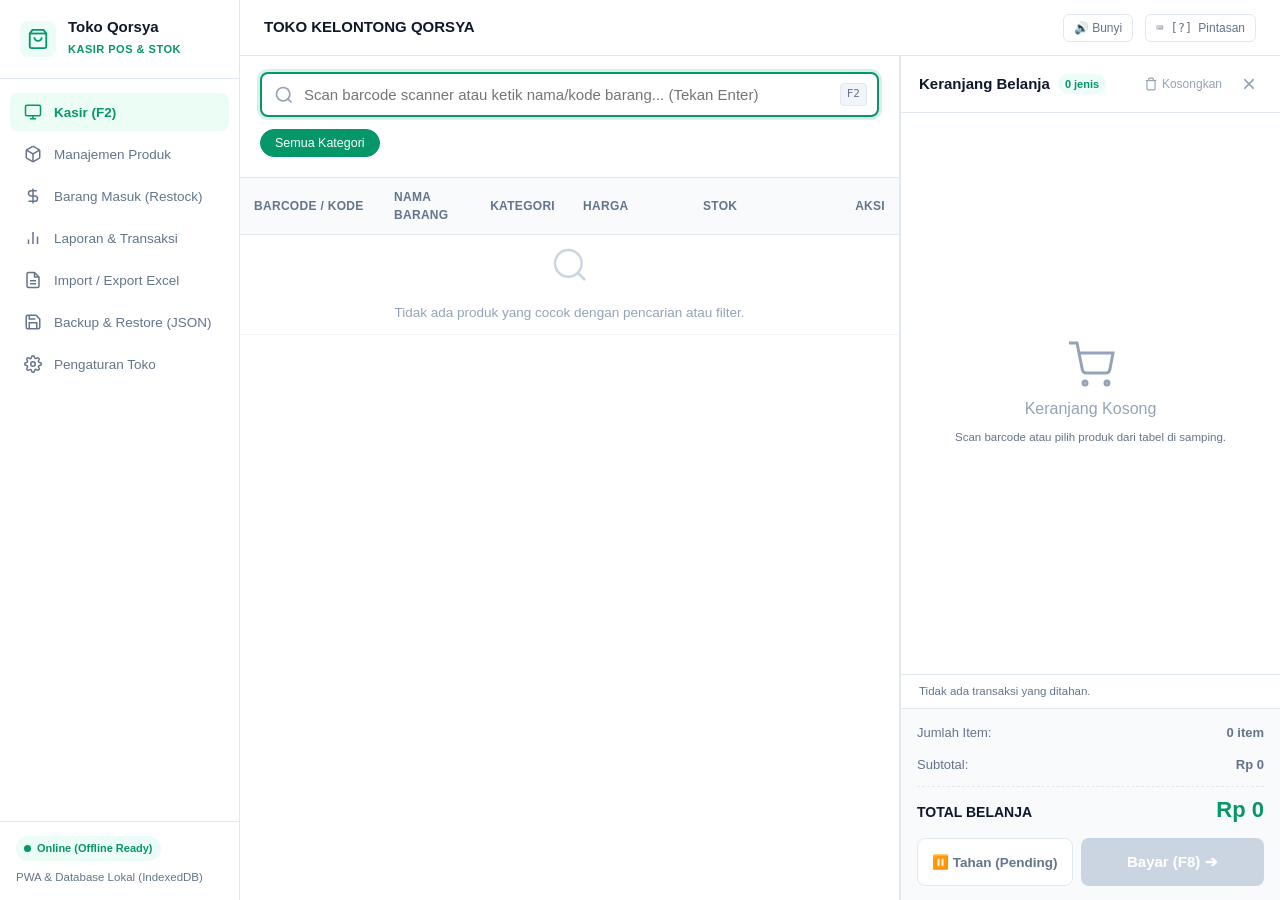
==== commit c8e7deea: "Deploy complete POS app to GitHub Pages Co-authored-by: Copilot <223556219+Copilot@users.noreply.git" ====
--- a/index.html
+++ b/index.html
@@ -1089,10 +1089,12 @@
 
   <!-- 2. SheetJS Local Vendor Bundle (Zero network needed) -->
   <script src="vendor/xlsx.full.min.js"></script>
+  <script src="vendor/qz-tray.js"></script>
 
   <!-- 3. Core POS Modules -->
   <script src="js/db.js"></script>
   <script src="js/state.js"></script>
+  <script src="js/printer.js"></script>
   <script src="js/pos.js"></script>
   <script src="js/products.js"></script>
   <script src="js/inventory.js"></script>
--- a/css/style.css
+++ b/css/style.css
@@ -0,0 +1,3109 @@
+/* ==========================================================================
+   Toko Kelontong POS - Minimalist Clean Design (White & Emerald Green)
+   ========================================================================== */
+
+:root {
+  --primary: #059669;
+  --primary-hover: #047857;
+  --primary-light: #ecfdf5;
+  --primary-border: #a7f3d0;
+  --secondary: #64748b;
+  --text-main: #0f172a;
+  --text-muted: #64748b;
+  --text-light: #94a3b8;
+  --bg-body: #f8fafc;
+  --bg-card: #ffffff;
+  --border: #e2e8f0;
+  --border-subtle: #f1f5f9;
+  --danger: #ef4444;
+  --danger-light: #fef2f2;
+  --warning: #f59e0b;
+  --warning-light: #fffbeb;
+  --info: #3b82f6;
+  --info-light: #eff6ff;
+  --shadow-sm: 0 1px 2px 0 rgb(0 0 0 / 0.05);
+  --shadow-md: 0 4px 6px -1px rgb(0 0 0 / 0.08), 0 2px 4px -2px rgb(0 0 0 / 0.06);
+  --radius: 8px;
+  --radius-lg: 12px;
+  --radius-sm: 6px;
+  --font-family: -apple-system, BlinkMacSystemFont, "Segoe UI", Roboto, Helvetica, Arial, sans-serif;
+  --font-mono: ui-monospace, SFMono-Regular, Menlo, Monaco, Consolas, monospace;
+}
+
+* {
+  box-sizing: border-box;
+  margin: 0;
+  padding: 0;
+}
+
+body {
+  font-family: var(--font-family);
+  background-color: var(--bg-body);
+  color: var(--text-main);
+  line-height: 1.5;
+  -webkit-font-smoothing: antialiased;
+  overflow: hidden;
+  height: 100vh;
+}
+
+/* -------------------------------------------------------------
+   Layout Structure
+   ------------------------------------------------------------- */
+
+.app-wrapper {
+  display: flex;
+  height: 100vh;
+  width: 100vw;
+  overflow: hidden;
+}
+
+/* Sidebar */
+.app-sidebar {
+  width: 240px;
+  background-color: #ffffff;
+  border-right: 1px solid var(--border);
+  display: flex;
+  flex-direction: column;
+  flex-shrink: 0;
+  user-select: none;
+}
+
+.sidebar-brand {
+  padding: 18px 20px;
+  display: flex;
+  align-items: center;
+  gap: 12px;
+  border-bottom: 1px solid var(--border);
+}
+
+.sidebar-logo {
+  width: 36px;
+  height: 36px;
+  background: var(--primary-light);
+  border-radius: var(--radius);
+  display: flex;
+  align-items: center;
+  justify-content: center;
+  color: var(--primary);
+  flex-shrink: 0;
+}
+
+.sidebar-title h1 {
+  font-size: 15px;
+  font-weight: 700;
+  color: var(--text-main);
+  line-height: 1.2;
+}
+
+.sidebar-title span {
+  font-size: 11px;
+  color: var(--primary);
+  font-weight: 600;
+  text-transform: uppercase;
+  letter-spacing: 0.5px;
+}
+
+.sidebar-nav {
+  padding: 14px 10px;
+  flex: 1;
+  overflow-y: auto;
+  display: flex;
+  flex-direction: column;
+  gap: 4px;
+}
+
+.sidebar-nav-item {
+  display: flex;
+  align-items: center;
+  gap: 12px;
+  padding: 10px 14px;
+  border-radius: var(--radius);
+  font-size: 13.5px;
+  font-weight: 500;
+  color: var(--secondary);
+  background: transparent;
+  border: none;
+  cursor: pointer;
+  transition: all 0.15s ease;
+  text-align: left;
+  width: 100%;
+}
+
+.sidebar-nav-item:hover {
+  background-color: var(--border-subtle);
+  color: var(--text-main);
+}
+
+.sidebar-nav-item.active {
+  background-color: var(--primary-light);
+  color: var(--primary);
+  font-weight: 600;
+}
+
+.sidebar-nav-item svg {
+  flex-shrink: 0;
+}
+
+.sidebar-footer {
+  padding: 14px 16px;
+  border-top: 1px solid var(--border);
+  font-size: 12px;
+  display: flex;
+  flex-direction: column;
+  gap: 8px;
+}
+
+/* Status Badges */
+.status-badge {
+  display: inline-flex;
+  align-items: center;
+  gap: 6px;
+  padding: 4px 8px;
+  border-radius: 9999px;
+  font-size: 11px;
+  font-weight: 600;
+  width: fit-content;
+}
+
+.status-dot {
+  width: 7px;
+  height: 7px;
+  border-radius: 50%;
+}
+
+.status-online {
+  background-color: var(--primary-light);
+  color: var(--primary);
+}
+
+.status-online .status-dot {
+  background-color: var(--primary);
+}
+
+.status-offline {
+  background-color: var(--warning-light);
+  color: var(--warning);
+}
+
+.status-offline .status-dot {
+  background-color: var(--warning);
+}
+
+/* Main Content Area */
+.app-main {
+  flex: 1;
+  display: flex;
+  flex-direction: column;
+  overflow: hidden;
+  background-color: var(--bg-body);
+}
+
+/* Topbar */
+.app-topbar {
+  height: 56px;
+  background-color: #ffffff;
+  border-bottom: 1px solid var(--border);
+  padding: 0 24px;
+  display: flex;
+  align-items: center;
+  justify-content: space-between;
+  flex-shrink: 0;
+}
+
+.topbar-left {
+  display: flex;
+  align-items: center;
+  gap: 16px;
+}
+
+.topbar-store-name {
+  font-weight: 700;
+  font-size: 15px;
+  color: var(--text-main);
+}
+
+.topbar-right {
+  display: flex;
+  align-items: center;
+  gap: 12px;
+}
+
+.btn-icon-topbar {
+  background: transparent;
+  border: 1px solid var(--border);
+  border-radius: var(--radius-sm);
+  padding: 6px 10px;
+  cursor: pointer;
+  display: inline-flex;
+  align-items: center;
+  gap: 6px;
+  font-size: 12px;
+  color: var(--secondary);
+  transition: all 0.15s;
+}
+
+.btn-icon-topbar:hover {
+  background: var(--border-subtle);
+  color: var(--text-main);
+  border-color: #cbd5e1;
+}
+
+/* View Panels */
+.view-panel {
+  display: none;
+  flex: 1;
+  overflow-y: auto;
+  padding: 20px 24px;
+}
+
+.view-panel.active {
+  display: flex;
+  flex-direction: column;
+}
+
+/* -------------------------------------------------------------
+   POS / Kasir View (Primary Screen)
+   ------------------------------------------------------------- */
+
+#view-pos {
+  padding: 0;
+  display: none;
+}
+
+#view-pos.active {
+  display: flex;
+  flex-direction: row;
+  height: calc(100vh - 56px);
+  overflow: hidden;
+}
+
+.pos-catalog-section {
+  flex: 1;
+  display: flex;
+  flex-direction: column;
+  background: #ffffff;
+  border-right: 1px solid var(--border);
+  overflow: hidden;
+}
+
+.pos-search-header {
+  padding: 16px 20px;
+  border-bottom: 1px solid var(--border);
+  background: #ffffff;
+  display: flex;
+  flex-direction: column;
+  gap: 12px;
+}
+
+.search-input-wrapper {
+  position: relative;
+  display: flex;
+  align-items: center;
+}
+
+.search-icon-left {
+  position: absolute;
+  left: 14px;
+  color: var(--text-light);
+  pointer-events: none;
+}
+
+.pos-search-input {
+  width: 100%;
+  padding: 12px 14px 12px 42px;
+  font-size: 15px;
+  border: 2px solid var(--border);
+  border-radius: var(--radius);
+  outline: none;
+  background: #ffffff;
+  transition: border-color 0.15s, box-shadow 0.15s;
+}
+
+.pos-search-input:focus {
+  border-color: var(--primary);
+  box-shadow: 0 0 0 3px rgba(5, 150, 105, 0.15);
+}
+
+.shortcut-indicator {
+  position: absolute;
+  right: 12px;
+  background: var(--border-subtle);
+  border: 1px solid var(--border);
+  padding: 2px 6px;
+  border-radius: 4px;
+  font-size: 11px;
+  font-family: var(--font-mono);
+  color: var(--secondary);
+}
+
+.pos-category-bar {
+  display: flex;
+  align-items: center;
+  gap: 8px;
+  overflow-x: auto;
+  padding-bottom: 4px;
+  scrollbar-width: thin;
+}
+
+.category-pill {
+  padding: 6px 14px;
+  border-radius: 9999px;
+  background: var(--border-subtle);
+  border: 1px solid var(--border);
+  font-size: 12.5px;
+  font-weight: 500;
+  color: var(--text-main);
+  white-space: nowrap;
+  cursor: pointer;
+  transition: all 0.15s;
+}
+
+.category-pill:hover {
+  background: #e2e8f0;
+}
+
+.category-pill.active {
+  background: var(--primary);
+  color: #ffffff;
+  border-color: var(--primary);
+}
+
+/* Product Table inside POS */
+.pos-table-container {
+  flex: 1;
+  overflow-y: auto;
+  position: relative;
+}
+
+.data-table {
+  width: 100%;
+  border-collapse: collapse;
+  text-align: left;
+  font-size: 13.5px;
+}
+
+.data-table thead {
+  position: sticky;
+  top: 0;
+  background: #f8fafc;
+  z-index: 2;
+  border-bottom: 1px solid var(--border);
+}
+
+.data-table th {
+  padding: 10px 14px;
+  font-weight: 600;
+  color: var(--secondary);
+  font-size: 12px;
+  text-transform: uppercase;
+  letter-spacing: 0.3px;
+}
+
+.data-table td {
+  padding: 10px 14px;
+  border-bottom: 1px solid var(--border-subtle);
+  vertical-align: middle;
+}
+
+.data-table tbody tr {
+  cursor: pointer;
+  transition: background-color 0.1s;
+}
+
+.data-table tbody tr:hover {
+  background-color: #f8fafc;
+}
+
+.table-row-selected {
+  background-color: var(--primary-light) !important;
+  border-left: 3px solid var(--primary);
+}
+
+.col-identity {
+  width: 140px;
+  white-space: nowrap;
+}
+
+.col-price {
+  width: 120px;
+}
+
+.col-stock {
+  width: 110px;
+}
+
+.col-action {
+  width: 100px;
+}
+
+/* Badges */
+.badge-barcode,
+.badge-code {
+  font-family: var(--font-mono);
+  font-size: 11.5px;
+  padding: 2px 6px;
+  border-radius: var(--radius-sm);
+  display: inline-block;
+  background: var(--border-subtle);
+  color: #334155;
+  border: 1px solid var(--border);
+}
+
+.badge-code {
+  background: #f1f5f9;
+  color: #0f766e;
+  border-color: #ccfbf1;
+}
+
+.stock-badge {
+  font-size: 11.5px;
+  font-weight: 600;
+  padding: 3px 8px;
+  border-radius: 9999px;
+  display: inline-block;
+}
+
+.stock-safe {
+  background: var(--primary-light);
+  color: var(--primary);
+}
+
+.stock-warning {
+  background: var(--warning-light);
+  color: #b45309;
+}
+
+.stock-empty {
+  background: var(--danger-light);
+  color: var(--danger);
+}
+
+.category-tag {
+  background: #f1f5f9;
+  color: #475569;
+  padding: 2px 8px;
+  border-radius: 4px;
+  font-size: 11.5px;
+}
+
+.btn-table-add {
+  padding: 5px 12px;
+  background: #ffffff;
+  border: 1px solid var(--primary-border);
+  color: var(--primary);
+  border-radius: var(--radius-sm);
+  font-weight: 600;
+  font-size: 12px;
+  cursor: pointer;
+  transition: all 0.15s;
+}
+
+.btn-table-add:hover {
+  background: var(--primary);
+  color: #ffffff;
+}
+
+/* -------------------------------------------------------------
+   POS Cart Panel (Sticky Right)
+   ------------------------------------------------------------- */
+
+.pos-cart-section {
+  width: 380px;
+  background: #ffffff;
+  display: flex;
+  flex-direction: column;
+  flex-shrink: 0;
+  border-left: 1px solid var(--border);
+  height: 100%;
+  max-height: 100%;
+  overflow: hidden;
+}
+
+
+.pos-cart-header {
+  padding: 14px 18px;
+  border-bottom: 1px solid var(--border);
+  display: flex;
+  align-items: center;
+  justify-content: space-between;
+}
+
+.cart-title-group {
+  display: flex;
+  align-items: center;
+  gap: 8px;
+}
+
+.cart-title-group h2 {
+  font-size: 15px;
+  font-weight: 700;
+}
+
+.cart-counter-pill {
+  background: var(--primary-light);
+  color: var(--primary);
+  font-size: 11px;
+  font-weight: 700;
+  padding: 2px 7px;
+  border-radius: 9999px;
+}
+
+.btn-cart-clear {
+  background: transparent;
+  border: none;
+  color: var(--text-light);
+  font-size: 12px;
+  cursor: pointer;
+  padding: 4px 6px;
+  border-radius: var(--radius-sm);
+  display: flex;
+  align-items: center;
+  gap: 4px;
+}
+
+.btn-cart-clear:hover {
+  color: var(--danger);
+  background: var(--danger-light);
+}
+
+.pos-cart-items-wrapper {
+  flex: 1;
+  overflow-y: auto;
+  padding: 12px 16px;
+  display: flex;
+  flex-direction: column;
+  gap: 10px;
+  min-height: 0;
+}
+
+
+.cart-empty-state {
+  display: flex;
+  flex-direction: column;
+  align-items: center;
+  justify-content: center;
+  height: 100%;
+  text-align: center;
+  color: var(--text-light);
+  gap: 8px;
+}
+
+.cart-item {
+  background: #ffffff;
+  border: 1px solid var(--border);
+  border-radius: var(--radius);
+  padding: 10px 12px;
+  display: flex;
+  flex-direction: column;
+  gap: 8px;
+  box-shadow: var(--shadow-sm);
+}
+
+.cart-item-header {
+  display: flex;
+  align-items: flex-start;
+  justify-content: space-between;
+  gap: 8px;
+}
+
+.cart-item-name {
+  font-size: 13.5px;
+  line-height: 1.3;
+  color: var(--text-main);
+  flex: 1;
+}
+
+.cart-item-remove {
+  background: transparent;
+  border: none;
+  color: var(--text-light);
+  font-size: 16px;
+  line-height: 1;
+  cursor: pointer;
+  padding: 2px;
+}
+
+.cart-item-remove:hover {
+  color: var(--danger);
+}
+
+.cart-item-body {
+  display: flex;
+  align-items: center;
+  justify-content: space-between;
+}
+
+.cart-item-price {
+  font-size: 12px;
+}
+
+.cart-qty-control {
+  display: flex;
+  align-items: center;
+  border: 1px solid var(--border);
+  border-radius: var(--radius-sm);
+  overflow: hidden;
+  background: #ffffff;
+}
+
+.qty-btn {
+  background: var(--border-subtle);
+  border: none;
+  width: 28px;
+  height: 28px;
+  font-size: 14px;
+  font-weight: 600;
+  cursor: pointer;
+  color: var(--text-main);
+  transition: background-color 0.1s;
+}
+
+.qty-btn:hover {
+  background: #e2e8f0;
+}
+
+.qty-input {
+  width: 40px;
+  height: 28px;
+  border: none;
+  text-align: center;
+  font-size: 13px;
+  font-weight: 600;
+  outline: none;
+  -moz-appearance: textfield;
+}
+
+.qty-input::-webkit-outer-spin-button,
+.qty-input::-webkit-inner-spin-button {
+  -webkit-appearance: none;
+  margin: 0;
+}
+
+.cart-item-subtotal {
+  font-size: 13.5px;
+}
+
+/* Cart Footer / Totals */
+.pos-cart-footer {
+  padding: 16px 18px;
+  border-top: 1px solid var(--border);
+  background: #f8fafc;
+  display: flex;
+  flex-direction: column;
+  gap: 12px;
+}
+
+.cart-calc-row {
+  display: flex;
+  align-items: center;
+  justify-content: space-between;
+  font-size: 13px;
+  color: var(--secondary);
+}
+
+.cart-grand-total-row {
+  display: flex;
+  align-items: baseline;
+  justify-content: space-between;
+  padding-top: 6px;
+  border-top: 1px dashed var(--border);
+}
+
+.cart-grand-total-label {
+  font-size: 14px;
+  font-weight: 700;
+  color: var(--text-main);
+}
+
+.cart-grand-total-value {
+  font-size: 24px;
+  font-weight: 800;
+  color: var(--primary);
+  font-family: var(--font-family);
+}
+
+.cart-action-buttons {
+  display: flex;
+  gap: 8px;
+}
+
+.btn-hold-cart {
+  padding: 12px;
+  background: #ffffff;
+  border: 1px solid var(--border);
+  border-radius: var(--radius);
+  font-size: 13px;
+  font-weight: 600;
+  color: var(--secondary);
+  cursor: pointer;
+  display: flex;
+  align-items: center;
+  justify-content: center;
+  gap: 6px;
+  transition: all 0.15s;
+}
+
+.btn-hold-cart:hover {
+  background: #f1f5f9;
+  color: var(--text-main);
+}
+
+.btn-checkout {
+  flex: 1;
+  padding: 14px 18px;
+  background: var(--primary);
+  border: none;
+  border-radius: var(--radius);
+  color: #ffffff;
+  font-size: 15px;
+  font-weight: 700;
+  cursor: pointer;
+  display: flex;
+  align-items: center;
+  justify-content: center;
+  gap: 8px;
+  box-shadow: 0 4px 10px rgba(5, 150, 105, 0.25);
+  transition: all 0.15s;
+}
+
+.btn-checkout:hover:not(:disabled) {
+  background: var(--primary-hover);
+  transform: translateY(-1px);
+}
+
+.btn-checkout:disabled {
+  background: #cbd5e1;
+  box-shadow: none;
+  cursor: not-allowed;
+}
+
+/* Held carts bar */
+.held-carts-bar {
+  padding: 8px 18px;
+  border-top: 1px solid var(--border);
+  background: #ffffff;
+  display: flex;
+  flex-direction: column;
+  gap: 6px;
+  max-height: 80px;
+  overflow-y: auto;
+}
+
+.held-cart-pill {
+  display: flex;
+  align-items: center;
+  justify-content: space-between;
+  padding: 4px 8px;
+  background: var(--border-subtle);
+  border-radius: var(--radius-sm);
+  font-size: 11.5px;
+  cursor: pointer;
+}
+
+.held-cart-pill:hover {
+  background: #e2e8f0;
+}
+
+.held-restore-icon {
+  color: var(--primary);
+  font-weight: 600;
+}
+
+/* -------------------------------------------------------------
+   Standard UI Components (Buttons, Forms, Cards, Modals)
+   ------------------------------------------------------------- */
+
+.section-header {
+  display: flex;
+  align-items: center;
+  justify-content: space-between;
+  margin-bottom: 20px;
+}
+
+.section-header h2 {
+  font-size: 20px;
+  font-weight: 700;
+}
+
+.section-header p {
+  font-size: 13px;
+  color: var(--text-muted);
+}
+
+.card {
+  background: #ffffff;
+  border: 1px solid var(--border);
+  border-radius: var(--radius-lg);
+  box-shadow: var(--shadow-sm);
+  padding: 20px;
+  margin-bottom: 20px;
+}
+
+.btn {
+  display: inline-flex;
+  align-items: center;
+  justify-content: center;
+  gap: 8px;
+  padding: 8px 16px;
+  border-radius: var(--radius-sm);
+  font-size: 13px;
+  font-weight: 600;
+  cursor: pointer;
+  transition: all 0.15s;
+  border: 1px solid transparent;
+  outline: none;
+}
+
+.btn-primary {
+  background: var(--primary);
+  color: #ffffff;
+}
+
+.btn-primary:hover {
+  background: var(--primary-hover);
+}
+
+.btn-secondary {
+  background: #ffffff;
+  border-color: var(--border);
+  color: var(--text-main);
+}
+
+.btn-secondary:hover {
+  background: var(--border-subtle);
+  border-color: #cbd5e1;
+}
+
+.btn-danger {
+  background: var(--danger);
+  color: #ffffff;
+}
+
+.btn-danger:hover {
+  background: #dc2626;
+}
+
+.btn-sm {
+  padding: 5px 10px;
+  font-size: 12px;
+}
+
+.form-group {
+  margin-bottom: 14px;
+}
+
+.form-label {
+  display: block;
+  font-size: 12.5px;
+  font-weight: 600;
+  color: var(--text-main);
+  margin-bottom: 5px;
+}
+
+.form-control {
+  width: 100%;
+  padding: 8px 12px;
+  border: 1px solid var(--border);
+  border-radius: var(--radius-sm);
+  font-size: 13.5px;
+  color: var(--text-main);
+  background: #ffffff;
+  outline: none;
+  transition: border-color 0.15s;
+}
+
+.form-control:focus {
+  border-color: var(--primary);
+  box-shadow: 0 0 0 2px rgba(5, 150, 105, 0.12);
+}
+
+.form-control-sm {
+  padding: 5px 8px;
+  font-size: 12.5px;
+}
+
+.form-grid-2 {
+  display: grid;
+  grid-template-columns: 1fr 1fr;
+  gap: 14px;
+}
+
+.form-grid-3 {
+  display: grid;
+  grid-template-columns: 1fr 1fr 1fr;
+  gap: 14px;
+}
+
+.filter-bar {
+  display: flex;
+  align-items: center;
+  gap: 12px;
+  margin-bottom: 16px;
+  flex-wrap: wrap;
+}
+
+.filter-bar .search-box {
+  flex: 1;
+  min-width: 240px;
+}
+
+.table-container {
+  background: #ffffff;
+  border: 1px solid var(--border);
+  border-radius: var(--radius-lg);
+  overflow: hidden;
+  box-shadow: var(--shadow-sm);
+}
+
+.table-actions {
+  display: flex;
+  align-items: center;
+  justify-content: flex-end;
+  gap: 6px;
+}
+
+.btn-action {
+  padding: 4px 8px;
+  border-radius: var(--radius-sm);
+  font-size: 11.5px;
+  font-weight: 600;
+  border: 1px solid var(--border);
+  background: #ffffff;
+  cursor: pointer;
+  color: var(--secondary);
+}
+
+.btn-action:hover {
+  background: var(--border-subtle);
+  color: var(--text-main);
+}
+
+.btn-action.delete:hover {
+  background: var(--danger-light);
+  color: var(--danger);
+  border-color: #fecaca;
+}
+
+.btn-action.view:hover {
+  background: var(--info-light);
+  color: var(--info);
+}
+
+.empty-state {
+  text-align: center;
+  padding: 40px 20px;
+  color: var(--text-light);
+}
+
+.empty-state svg {
+  margin-bottom: 12px;
+  color: #cbd5e1;
+}
+
+/* -------------------------------------------------------------
+   KPI Analytics Cards
+   ------------------------------------------------------------- */
+
+.kpi-grid {
+  display: grid;
+  grid-template-columns: repeat(auto-fit, minmax(180px, 1fr));
+  gap: 16px;
+  margin-bottom: 20px;
+}
+
+.kpi-card {
+  background: #ffffff;
+  border: 1px solid var(--border);
+  border-radius: var(--radius-lg);
+  padding: 16px;
+  box-shadow: var(--shadow-sm);
+}
+
+.kpi-title {
+  font-size: 12px;
+  font-weight: 600;
+  color: var(--secondary);
+  text-transform: uppercase;
+  letter-spacing: 0.3px;
+  margin-bottom: 6px;
+}
+
+.kpi-value {
+  font-size: 22px;
+  font-weight: 800;
+  color: var(--text-main);
+  line-height: 1.2;
+}
+
+.kpi-subtext {
+  font-size: 11.5px;
+  color: var(--text-muted);
+  margin-top: 4px;
+}
+
+/* -------------------------------------------------------------
+   Modal Dialogs
+   ------------------------------------------------------------- */
+
+.modal {
+  position: fixed;
+  inset: 0;
+  background: rgba(15, 23, 42, 0.45);
+  backdrop-filter: blur(2px);
+  display: none;
+  align-items: center;
+  justify-content: center;
+  z-index: 1000;
+  padding: 20px;
+}
+
+.modal.modal-open {
+  display: flex;
+}
+
+.modal-content {
+  background: #ffffff;
+  border-radius: var(--radius-lg);
+  box-shadow: 0 20px 25px -5px rgb(0 0 0 / 0.1), 0 8px 10px -6px rgb(0 0 0 / 0.1);
+  width: 100%;
+  max-width: 540px;
+  max-height: 90vh;
+  display: flex;
+  flex-direction: column;
+  overflow: hidden;
+  animation: modalIn 0.2s cubic-bezier(0.16, 1, 0.3, 1);
+}
+
+.modal-content.modal-lg {
+  max-width: 800px;
+}
+
+.modal-content.modal-xl {
+  max-width: 1000px;
+}
+
+@keyframes modalIn {
+  from {
+    opacity: 0;
+    transform: scale(0.96) translateY(8px);
+  }
+
+  to {
+    opacity: 1;
+    transform: scale(1) translateY(0);
+  }
+}
+
+.modal-header {
+  padding: 16px 20px;
+  border-bottom: 1px solid var(--border);
+  display: flex;
+  align-items: center;
+  justify-content: space-between;
+}
+
+.modal-header h3 {
+  font-size: 16px;
+  font-weight: 700;
+}
+
+.modal-close {
+  background: transparent;
+  border: none;
+  font-size: 20px;
+  line-height: 1;
+  color: var(--text-light);
+  cursor: pointer;
+  padding: 4px;
+}
+
+.modal-close:hover {
+  color: var(--text-main);
+}
+
+.modal-body {
+  padding: 20px;
+  overflow-y: auto;
+  flex: 1;
+}
+
+.modal-footer {
+  padding: 14px 20px;
+  border-top: 1px solid var(--border);
+  background: #f8fafc;
+  display: flex;
+  align-items: center;
+  justify-content: flex-end;
+  gap: 10px;
+}
+
+/* -------------------------------------------------------------
+   Payment Modal Specifics
+   ------------------------------------------------------------- */
+
+.payment-grand-total-box {
+  background: var(--primary-light);
+  border: 1px solid var(--primary-border);
+  border-radius: var(--radius);
+  padding: 16px;
+  text-align: center;
+  margin-bottom: 20px;
+}
+
+.payment-grand-total-box .label {
+  font-size: 13px;
+  color: var(--primary);
+  font-weight: 600;
+  text-transform: uppercase;
+}
+
+.payment-grand-total-box .amount {
+  font-size: 32px;
+  font-weight: 800;
+  color: var(--primary);
+}
+
+.payment-methods-grid {
+  display: grid;
+  grid-template-columns: 1fr 1fr 1fr;
+  gap: 10px;
+  margin-bottom: 18px;
+}
+
+.payment-method-btn {
+  padding: 10px;
+  border: 1px solid var(--border);
+  border-radius: var(--radius-sm);
+  background: #ffffff;
+  font-size: 13px;
+  font-weight: 600;
+  cursor: pointer;
+  text-align: center;
+  transition: all 0.15s;
+}
+
+.payment-method-btn:hover {
+  border-color: #cbd5e1;
+  background: #f8fafc;
+}
+
+.payment-method-btn.active {
+  border-color: var(--primary);
+  background: var(--primary-light);
+  color: var(--primary);
+}
+
+.quick-cash-grid {
+  display: grid;
+  grid-template-columns: repeat(4, 1fr);
+  gap: 8px;
+  margin-bottom: 16px;
+}
+
+.btn-quick-cash {
+  padding: 8px;
+  border: 1px solid var(--border);
+  border-radius: var(--radius-sm);
+  background: #ffffff;
+  font-size: 12.5px;
+  font-weight: 600;
+  color: var(--text-main);
+  cursor: pointer;
+  transition: all 0.12s;
+}
+
+.btn-quick-cash:hover {
+  background: var(--primary-light);
+  border-color: var(--primary-border);
+  color: var(--primary);
+}
+
+.payment-change-box {
+  background: #f8fafc;
+  border: 1px solid var(--border);
+  border-radius: var(--radius);
+  padding: 12px 16px;
+  display: flex;
+  align-items: center;
+  justify-content: space-between;
+}
+
+.payment-change {
+  font-size: 18px;
+  font-family: var(--font-family);
+}
+
+/* -------------------------------------------------------------
+   Receipt / Struk Styling (Screen & Thermal Print)
+   ------------------------------------------------------------- */
+
+.thermal-receipt-container {
+  background: #f1f5f9;
+  padding: 20px;
+  border-radius: var(--radius);
+  display: flex;
+  justify-content: center;
+}
+
+.thermal-receipt {
+  background: #ffffff;
+  padding: 20px;
+  border: 1px solid var(--border);
+  box-shadow: var(--shadow-sm);
+  font-family: var(--font-mono);
+  font-size: 12px;
+  color: #000000;
+  line-height: 1.4;
+}
+
+.receipt-58mm {
+  width: 280px;
+}
+
+.receipt-80mm {
+  width: 360px;
+}
+
+.receipt-header {
+  margin-bottom: 8px;
+}
+
+.receipt-store-name {
+  font-size: 15px;
+  font-weight: 700;
+}
+
+.receipt-store-address,
+.receipt-store-phone {
+  font-size: 11px;
+}
+
+.receipt-divider {
+  font-family: var(--font-mono);
+  overflow: hidden;
+  white-space: nowrap;
+  letter-spacing: -1px;
+  margin: 6px 0;
+  text-align: center;
+}
+
+.receipt-meta {
+  font-size: 11px;
+  display: flex;
+  flex-direction: column;
+  gap: 2px;
+}
+
+.receipt-meta div {
+  display: flex;
+  justify-content: space-between;
+}
+
+.receipt-items {
+  margin: 8px 0;
+  display: flex;
+  flex-direction: column;
+  gap: 6px;
+}
+
+.receipt-item-row {
+  display: flex;
+  flex-direction: column;
+  gap: 1px;
+}
+
+.receipt-item-details {
+  display: flex;
+  justify-content: space-between;
+  font-size: 11px;
+}
+
+.receipt-totals {
+  display: flex;
+  flex-direction: column;
+  gap: 4px;
+}
+
+.receipt-calc-row {
+  display: flex;
+  justify-content: space-between;
+}
+
+.receipt-footer {
+  font-size: 11px;
+  margin-top: 8px;
+}
+
+/* -------------------------------------------------------------
+   Import / Export Excel UI
+   ------------------------------------------------------------- */
+
+.drop-zone {
+  border: 2px dashed var(--border);
+  border-radius: var(--radius-lg);
+  padding: 40px 20px;
+  text-align: center;
+  cursor: pointer;
+  background: #ffffff;
+  transition: all 0.2s;
+}
+
+.drop-zone:hover,
+.drop-zone.drag-over {
+  border-color: var(--primary);
+  background: var(--primary-light);
+}
+
+.drop-zone svg {
+  margin-bottom: 12px;
+  color: var(--primary);
+}
+
+.preview-summary-grid {
+  display: grid;
+  grid-template-columns: repeat(4, 1fr);
+  gap: 12px;
+  margin-bottom: 16px;
+}
+
+.preview-metric-card {
+  background: #ffffff;
+  border: 1px solid var(--border);
+  border-radius: var(--radius);
+  padding: 12px 14px;
+}
+
+.border-emerald {
+  border-left: 4px solid var(--primary) !important;
+}
+
+.border-warning {
+  border-left: 4px solid var(--warning) !important;
+}
+
+.border-danger {
+  border-left: 4px solid var(--danger) !important;
+}
+
+.badge-excel-new {
+  background: var(--primary-light);
+  color: var(--primary);
+}
+
+.badge-excel-update {
+  background: var(--warning-light);
+  color: #b45309;
+}
+
+.badge-excel-invalid {
+  background: var(--danger-light);
+  color: var(--danger);
+}
+
+.row-invalid {
+  background-color: #fff1f2 !important;
+}
+
+.row-update {
+  background-color: #fffbeb !important;
+}
+
+.result-stats-grid {
+  display: grid;
+  grid-template-columns: 1fr 1fr 1fr;
+  gap: 12px;
+  margin-bottom: 16px;
+}
+
+.result-stat-box {
+  background: #ffffff;
+  border: 1px solid var(--border);
+  border-radius: var(--radius);
+  padding: 14px;
+  text-align: center;
+}
+
+.result-stat-box .stat-num {
+  font-size: 28px;
+  font-weight: 800;
+  line-height: 1.2;
+}
+
+.result-stat-box .stat-lbl {
+  font-size: 11.5px;
+  color: var(--text-muted);
+}
+
+.excel-error-log {
+  max-height: 200px;
+  overflow-y: auto;
+  border: 1px solid var(--border);
+  border-radius: var(--radius-sm);
+  padding: 10px;
+  background: #f8fafc;
+  font-size: 12px;
+}
+
+.error-log-list {
+  display: flex;
+  flex-direction: column;
+  gap: 4px;
+}
+
+/* -------------------------------------------------------------
+   Margin Badges & Helpers
+   ------------------------------------------------------------- */
+
+.margin-badge {
+  display: inline-block;
+  padding: 4px 10px;
+  border-radius: 9999px;
+  font-size: 12px;
+  font-weight: 600;
+  background: var(--border-subtle);
+  color: var(--secondary);
+}
+
+.profit-positive {
+  background: var(--primary-light);
+  color: var(--primary);
+}
+
+.profit-negative {
+  background: var(--danger-light);
+  color: var(--danger);
+}
+
+.margin-text {
+  font-size: 12px;
+}
+
+.suggestion-dropdown {
+  position: absolute;
+  top: 100%;
+  left: 0;
+  right: 0;
+  background: #ffffff;
+  border: 1px solid var(--border);
+  border-radius: var(--radius-sm);
+  box-shadow: var(--shadow-md);
+  z-index: 50;
+  max-height: 240px;
+  overflow-y: auto;
+}
+
+.suggestion-item {
+  padding: 8px 12px;
+  border-bottom: 1px solid var(--border-subtle);
+  cursor: pointer;
+}
+
+.suggestion-item:hover {
+  background: #f8fafc;
+}
+
+.suggestion-empty {
+  padding: 12px;
+  text-align: center;
+  font-size: 13px;
+}
+
+/* -------------------------------------------------------------
+   Toast Notification System
+   ------------------------------------------------------------- */
+
+.toast-container {
+  position: fixed;
+  bottom: 24px;
+  right: 24px;
+  display: flex;
+  flex-direction: column;
+  gap: 8px;
+  z-index: 9999;
+  pointer-events: none;
+}
+
+.toast-item {
+  background: #ffffff;
+  border: 1px solid var(--border);
+  border-radius: var(--radius);
+  padding: 12px 16px;
+  display: flex;
+  align-items: center;
+  gap: 10px;
+  box-shadow: 0 10px 15px -3px rgb(0 0 0 / 0.1);
+  font-size: 13.5px;
+  color: var(--text-main);
+  pointer-events: auto;
+  opacity: 0;
+  transform: translateY(12px);
+  transition: all 0.25s cubic-bezier(0.16, 1, 0.3, 1);
+  max-width: 360px;
+}
+
+.toast-item.toast-show {
+  opacity: 1;
+  transform: translateY(0);
+}
+
+.toast-success {
+  border-left: 4px solid var(--primary);
+}
+
+.toast-error {
+  border-left: 4px solid var(--danger);
+}
+
+.toast-warning {
+  border-left: 4px solid var(--warning);
+}
+
+.toast-info {
+  border-left: 4px solid var(--info);
+}
+
+/* -------------------------------------------------------------
+   Keyboard Shortcut Help Modal
+   ------------------------------------------------------------- */
+
+.shortcut-list {
+  display: flex;
+  flex-direction: column;
+  gap: 10px;
+}
+
+.shortcut-row {
+  display: flex;
+  align-items: center;
+  justify-content: space-between;
+  padding: 6px 0;
+  border-bottom: 1px solid var(--border-subtle);
+  font-size: 13.5px;
+}
+
+.kbd {
+  background: var(--border-subtle);
+  border: 1px solid var(--border);
+  border-radius: 4px;
+  padding: 3px 8px;
+  font-family: var(--font-mono);
+  font-size: 12px;
+  font-weight: 600;
+  box-shadow: 0 1px 1px rgba(0, 0, 0, 0.1);
+}
+
+/* -------------------------------------------------------------
+   Utility Classes
+   ------------------------------------------------------------- */
+
+.text-emerald {
+  color: var(--primary) !important;
+}
+
+.text-danger {
+  color: var(--danger) !important;
+}
+
+.text-warning {
+  color: var(--warning) !important;
+}
+
+.text-muted {
+  color: var(--text-muted) !important;
+}
+
+.text-center {
+  text-align: center;
+}
+
+.text-right {
+  text-align: right;
+}
+
+.font-medium {
+  font-weight: 500;
+}
+
+.font-semibold {
+  font-weight: 600;
+}
+
+.font-bold {
+  font-weight: 700;
+}
+
+.font-mono {
+  font-family: var(--font-mono);
+}
+
+.text-xs {
+  font-size: 11.5px;
+}
+
+.text-sm {
+  font-size: 12.5px;
+}
+
+.text-lg {
+  font-size: 18px;
+}
+
+.flex {
+  display: flex;
+}
+
+.flex-between {
+  display: flex;
+  align-items: center;
+  justify-content: space-between;
+}
+
+.gap-2 {
+  gap: 8px;
+}
+
+.mt-2 {
+  margin-top: 8px;
+}
+
+.mt-3 {
+  margin-top: 12px;
+}
+
+.mt-4 {
+  margin-top: 16px;
+}
+
+.mb-1 {
+  margin-bottom: 4px;
+}
+
+.mb-2 {
+  margin-bottom: 8px;
+}
+
+.mb-3 {
+  margin-bottom: 12px;
+}
+
+.py-1 {
+  padding-top: 4px;
+  padding-bottom: 4px;
+}
+
+.border-t {
+  border-top: 1px solid var(--border);
+}
+
+/* -------------------------------------------------------------
+   Mobile & Tablet Navigation Elements (Base State)
+   ------------------------------------------------------------- */
+
+.btn-hamburger {
+  display: none;
+  background: transparent;
+  border: 1px solid var(--border);
+  border-radius: var(--radius-sm);
+  padding: 8px 9px;
+  cursor: pointer;
+  flex-direction: column;
+  justify-content: space-around;
+  width: 36px;
+  height: 34px;
+  margin-right: 4px;
+}
+
+.btn-hamburger span {
+  display: block;
+  width: 100%;
+  height: 2px;
+  background: var(--text-main);
+  border-radius: 2px;
+  transition: all 0.2s;
+}
+
+.sidebar-close-btn {
+  display: none;
+  background: transparent;
+  border: none;
+  font-size: 26px;
+  line-height: 1;
+  color: var(--text-light);
+  cursor: pointer;
+  margin-left: auto;
+  padding: 4px;
+}
+
+.sidebar-close-btn:hover {
+  color: var(--text-main);
+}
+
+.sidebar-overlay,
+.cart-overlay {
+  position: fixed;
+  inset: 0;
+  background: rgba(15, 23, 42, 0.45);
+  backdrop-filter: blur(2px);
+  z-index: 1040;
+  opacity: 0;
+  pointer-events: none;
+  transition: opacity 0.25s ease;
+}
+
+.sidebar-overlay.active,
+.cart-overlay.active {
+  opacity: 1;
+  pointer-events: auto;
+}
+
+.cart-header-actions {
+  display: flex;
+  align-items: center;
+  gap: 8px;
+}
+
+.btn-cart-close-mobile {
+  display: none;
+  background: transparent;
+  border: none;
+  font-size: 24px;
+  line-height: 1;
+  color: var(--text-light);
+  cursor: pointer;
+  padding: 2px 6px;
+}
+
+.btn-cart-close-mobile:hover {
+  color: var(--text-main);
+}
+
+.pos-mobile-cart-bar {
+  display: none;
+  background: var(--primary);
+  color: #ffffff;
+  padding: 12px 18px;
+  border-radius: var(--radius);
+  margin: 10px 14px;
+  box-shadow: 0 4px 14px rgba(5, 150, 105, 0.35);
+  cursor: pointer;
+  align-items: center;
+  justify-content: space-between;
+  user-select: none;
+  transition: transform 0.15s, background-color 0.15s, box-shadow 0.15s;
+  flex-shrink: 0;
+  -webkit-tap-highlight-color: transparent;
+}
+
+.pos-mobile-cart-bar:active {
+  transform: scale(0.98);
+}
+
+.pos-mobile-cart-bar.has-items {
+  background: linear-gradient(135deg, #059669 0%, #047857 100%);
+  box-shadow: 0 4px 16px rgba(5, 150, 105, 0.45);
+}
+
+.pos-mobile-cart-bar:not(.has-items) {
+  background: #f1f5f9;
+  color: var(--secondary);
+  border: 1px solid var(--border);
+  box-shadow: none;
+}
+
+.pos-mobile-cart-bar:not(.has-items) .mobile-cart-bar-badge {
+  background: #e2e8f0;
+  color: var(--secondary);
+}
+
+.pos-mobile-cart-bar:not(.has-items) .mobile-cart-bar-total {
+  color: var(--secondary);
+  font-weight: 600;
+}
+
+.pos-mobile-cart-bar:not(.has-items) .mobile-cart-bar-action {
+  color: var(--secondary);
+  opacity: 0.85;
+}
+
+.mobile-cart-bar-info {
+  display: flex;
+  align-items: center;
+  gap: 10px;
+}
+
+.mobile-cart-bar-badge {
+  background: rgba(255, 255, 255, 0.25);
+  padding: 3px 9px;
+  border-radius: 9999px;
+  font-size: 12px;
+  font-weight: 700;
+  letter-spacing: 0.2px;
+}
+
+.mobile-cart-bar-total {
+  font-size: 16px;
+  font-weight: 800;
+  letter-spacing: 0.3px;
+}
+
+.mobile-cart-bar-action {
+  font-size: 13px;
+  font-weight: 700;
+  display: flex;
+  align-items: center;
+  gap: 4px;
+}
+
+.product-meta-mobile {
+  display: none;
+}
+
+.pos-mobile-nav-pills {
+  display: none;
+}
+
+.btn-topbar-cart {
+  display: none;
+}
+
+.topbar-cart-badge {
+  background: var(--primary);
+  color: #ffffff;
+  font-size: 11px;
+  font-weight: 700;
+  padding: 1px 6px;
+  border-radius: 9999px;
+  margin-left: 2px;
+}
+
+.btn-cart-back-mobile {
+  display: none;
+  align-items: center;
+  gap: 4px;
+  padding: 6px 10px;
+  font-size: 12.5px;
+  font-weight: 600;
+  background: var(--border-subtle);
+  border: 1px solid var(--border);
+  border-radius: var(--radius-sm);
+  color: var(--secondary);
+  cursor: pointer;
+  transition: all 0.15s;
+}
+
+.btn-cart-back-mobile:hover {
+  background: #e2e8f0;
+  color: var(--text-main);
+}
+
+.bottom-nav-icon-wrap {
+  position: relative;
+  display: inline-flex;
+  align-items: center;
+  justify-content: center;
+}
+
+.bottom-nav-badge {
+  position: absolute;
+  top: -5px;
+  right: -9px;
+  background: var(--primary);
+  color: #ffffff;
+  font-size: 10px;
+  font-weight: 700;
+  padding: 1px 5px;
+  border-radius: 9999px;
+  min-width: 16px;
+  text-align: center;
+  line-height: 1.2;
+}
+
+.filter-select-wrapper {
+  flex-shrink: 0;
+}
+
+.mobile-bottom-nav {
+  display: none;
+  position: fixed;
+  bottom: 0;
+  left: 0;
+  right: 0;
+  height: 60px;
+  background: #ffffff;
+  border-top: 1px solid var(--border);
+  align-items: center;
+  justify-content: space-around;
+  z-index: 1000;
+  padding-bottom: env(safe-area-inset-bottom, 0);
+  box-shadow: 0 -2px 10px rgba(0, 0, 0, 0.05);
+}
+
+.bottom-nav-item {
+  flex: 1;
+  height: 100%;
+  display: flex;
+  flex-direction: column;
+  align-items: center;
+  justify-content: center;
+  gap: 3px;
+  background: transparent;
+  border: none;
+  color: var(--secondary);
+  font-size: 11px;
+  font-weight: 500;
+  cursor: pointer;
+  transition: color 0.15s, transform 0.1s;
+  padding: 4px 0;
+  -webkit-tap-highlight-color: transparent;
+}
+
+.bottom-nav-item:active {
+  transform: scale(0.95);
+}
+
+.bottom-nav-item svg {
+  stroke-width: 2;
+}
+
+.bottom-nav-item.active {
+  color: var(--primary);
+  font-weight: 700;
+}
+
+.bottom-nav-item.active svg {
+  stroke: var(--primary);
+}
+
+/* -------------------------------------------------------------
+   RESPONSIVE BREAKPOINT 1: TABLET LANDSCAPE & COMPACT PC (901px - 1080px)
+   Dual-pane POS workstation experience for tablets mounted in landscape.
+   ------------------------------------------------------------- */
+
+@media (min-width: 901px) and (max-width: 1080px) {
+  .btn-hamburger {
+    display: inline-flex;
+  }
+
+  .sidebar-close-btn {
+    display: block;
+  }
+
+  .desktop-only {
+    display: none !important;
+  }
+
+  /* Sidebar turns into off-canvas drawer to save horizontal space */
+  .app-sidebar {
+    position: fixed;
+    top: 0;
+    left: 0;
+    bottom: 0;
+    width: 280px;
+    max-width: 85vw;
+    z-index: 1050;
+    transform: translateX(-100%);
+    transition: transform 0.28s cubic-bezier(0.16, 1, 0.3, 1);
+    box-shadow: 0 10px 25px -5px rgba(0, 0, 0, 0.2);
+  }
+
+  .app-sidebar.sidebar-open {
+    transform: translateX(0);
+  }
+
+  .app-main {
+    width: 100vw;
+  }
+
+  /* Keep POS view dual-pane side-by-side in landscape tablet */
+  #view-pos.active {
+    display: flex !important;
+    flex-direction: row !important;
+    height: calc(100vh - 56px) !important;
+    height: calc(100dvh - 56px) !important;
+    overflow: hidden !important;
+  }
+
+  .pos-catalog-section {
+    flex: 1 !important;
+    border-right: 1px solid var(--border) !important;
+    height: 100% !important;
+  }
+
+  .pos-cart-section {
+    position: static !important;
+    width: 380px !important;
+    max-width: 42vw !important;
+    transform: none !important;
+    box-shadow: none !important;
+    display: flex !important;
+    flex-direction: column !important;
+    height: 100% !important;
+    max-height: 100% !important;
+    overflow: hidden !important;
+    border-left: 1px solid var(--border) !important;
+    z-index: 1 !important;
+  }
+
+  .btn-cart-close-mobile {
+  display: none !important;
+}
+
+.pos-mobile-cart-bar {
+  display: none !important;
+}
+
+.cart-overlay {
+  display: none !important;
+}
+
+.mobile-bottom-nav {
+  display: none !important;
+}
+
+.view-panel {
+  padding-bottom: 24px !important;
+}
+
+.kpi-grid {
+  grid-template-columns: repeat(3, 1fr);
+}
+}
+
+/* -------------------------------------------------------------
+   RESPONSIVE BREAKPOINT 2: TABLET PORTRAIT (641px - 900px)
+   Full-featured tablet portrait mode with bottom navigation and drawer cart.
+   ------------------------------------------------------------- */
+
+@media (max-width: 900px) {
+  .btn-hamburger {
+    display: inline-flex;
+  }
+
+  .sidebar-close-btn {
+    display: block;
+  }
+
+  .desktop-only {
+    display: none !important;
+  }
+
+  /* Sidebar turns into off-canvas drawer */
+  .app-sidebar {
+    position: fixed;
+    top: 0;
+    left: 0;
+    bottom: 0;
+    width: 280px;
+    max-width: 85vw;
+    z-index: 1050;
+    transform: translateX(-100%);
+    transition: transform 0.28s cubic-bezier(0.16, 1, 0.3, 1);
+    box-shadow: 0 10px 25px -5px rgba(0, 0, 0, 0.2);
+  }
+
+  .app-sidebar.sidebar-open {
+    transform: translateX(0);
+  }
+
+  .app-main {
+    width: 100vw;
+  }
+
+  /* Show Bottom Navigation */
+  .mobile-bottom-nav {
+    display: flex;
+  }
+
+  /* Reserve bottom space for fixed bottom nav bar + safe area */
+  .view-panel {
+    padding-bottom: calc(75px + env(safe-area-inset-bottom, 0));
+  }
+
+  /* POS View on Tablet: Split or Drawer Cart */
+  #view-pos.active {
+    flex-direction: column;
+    height: calc(100vh - 56px - 60px);
+    height: calc(100dvh - 56px - 60px);
+    overflow: hidden;
+    padding: 0 !important;
+  }
+
+  /* Mobile Segmented Switcher */
+  .pos-mobile-nav-pills {
+    display: flex;
+    gap: 8px;
+    padding: 8px 12px;
+    background: #ffffff;
+    border-bottom: 1px solid var(--border);
+    flex-shrink: 0;
+    z-index: 5;
+  }
+
+  .pos-mobile-nav-btn {
+    flex: 1;
+    display: flex;
+    align-items: center;
+    justify-content: center;
+    gap: 8px;
+    padding: 9px 12px;
+    border: 1px solid var(--border);
+    border-radius: var(--radius);
+    background: #f8fafc;
+    font-size: 13.5px;
+    font-weight: 600;
+    color: var(--secondary);
+    cursor: pointer;
+    transition: all 0.15s ease;
+    -webkit-tap-highlight-color: transparent;
+    min-height: 42px;
+  }
+
+  .pos-mobile-nav-btn.active {
+    background: var(--primary);
+    color: #ffffff;
+    border-color: var(--primary);
+    box-shadow: 0 2px 8px rgba(5, 150, 105, 0.25);
+  }
+
+  .pos-mobile-nav-btn.active svg {
+    stroke: #ffffff;
+  }
+
+  .mobile-tab-cart-badge {
+    background: rgba(0, 0, 0, 0.12);
+    padding: 2px 7px;
+    border-radius: 9999px;
+    font-size: 11.5px;
+    font-weight: 700;
+  }
+
+  .pos-mobile-nav-btn.active .mobile-tab-cart-badge {
+    background: rgba(255, 255, 255, 0.3);
+    color: #ffffff;
+  }
+
+  .btn-topbar-cart {
+    display: inline-flex;
+  }
+
+  /* When Mobile View is set to Cart (Inline in POS) */
+  #view-pos.mobile-view-cart .pos-catalog-section {
+    display: none !important;
+  }
+
+  #view-pos.mobile-view-cart .pos-cart-section {
+    display: flex !important;
+    position: static !important;
+    transform: none !important;
+    width: 100% !important;
+    max-width: 100% !important;
+    height: 100% !important;
+    box-shadow: none !important;
+    border: none !important;
+    background: #ffffff;
+    z-index: 1;
+  }
+
+#view-pos.mobile-view-cart .btn-cart-close-mobile {
+  display: none !important;
+}
+
+#view-pos.mobile-view-cart .btn-cart-back-mobile {
+  display: inline-flex !important;
+}
+
+#view-pos.mobile-view-cart .cart-overlay {
+  display: none !important;
+}
+
+.pos-catalog-section {
+  border-right: none;
+  height: 100%;
+}
+
+.pos-mobile-cart-bar {
+  display: flex;
+}
+
+/* Cart Panel turns into slide-over Drawer */
+.pos-cart-section {
+  width: 380px;
+  background: #ffffff;
+  display: flex;
+  flex-direction: column;
+  flex-shrink: 0;
+  border-left: 1px solid var(--border);
+  height: 100%;
+  max-height: 100%;
+  overflow: hidden;
+}
+
+width: 380px;
+background: #ffffff;
+display: flex;
+flex-direction: column;
+flex-shrink: 0;
+border-left: 1px solid var(--border);
+height: 100%;
+max-height: 100%;
+overflow: hidden;
+}
+
+position: fixed;
+top: 0;
+right: 0;
+bottom: 0;
+width: 420px;
+max-width: 90vw;
+z-index: 1060;
+transform: translateX(100%);
+transition: transform 0.28s cubic-bezier(0.16, 1, 0.3, 1);
+box-shadow: -4px 0 25px rgba(0, 0, 0, 0.2);
+}
+
+.pos-cart-section.cart-drawer-open {
+  transform: translateX(0) !important;
+}
+
+.btn-cart-close-mobile {
+  display: block;
+}
+}
+
+/* -------------------------------------------------------------
+   RESPONSIVE BREAKPOINT 3: MOBILE PHONES (<= 768px)
+   Touch-optimized sizing, zero iOS auto-zoom, and bottom-sheet modals.
+   ------------------------------------------------------------- */
+
+@media (max-width: 768px) {
+  body {
+    font-size: 14px;
+    -webkit-text-size-adjust: 100%;
+  }
+
+  .app-topbar {
+    padding: 0 12px;
+    height: 52px;
+  }
+
+  .topbar-left {
+    gap: 10px;
+    min-width: 0;
+    flex: 1;
+  }
+
+  .topbar-store-name {
+    font-size: 14px;
+    white-space: nowrap;
+    overflow: hidden;
+    text-overflow: ellipsis;
+    min-width: 0;
+    flex: 1;
+    max-width: 180px;
+  }
+
+  .topbar-right {
+    gap: 8px;
+    flex-shrink: 0;
+  }
+
+  .btn-icon-topbar {
+    padding: 6px 10px;
+    font-size: 12px;
+    min-height: 36px;
+    border-radius: var(--radius-sm);
+  }
+
+  .view-panel {
+    padding: 12px 12px calc(75px + env(safe-area-inset-bottom, 0)) 12px;
+  }
+
+  #view-pos {
+    padding: 0 !important;
+  }
+
+  .section-header {
+    flex-direction: column;
+    align-items: stretch;
+    gap: 10px;
+  }
+
+  .section-header h2 {
+    font-size: 18px;
+  }
+
+  .section-header p {
+    font-size: 12.5px;
+  }
+
+  .section-header .flex {
+    width: 100%;
+    flex-wrap: wrap;
+    gap: 8px;
+  }
+
+  .section-header .btn {
+    flex: 1 1 calc(50% - 4px);
+    min-width: 120px;
+    min-height: 40px;
+    font-size: 13px;
+    padding: 8px 12px;
+    justify-content: center;
+  }
+
+  /* Forms & Controls: font-size 16px eliminates iOS Safari viewport zoom */
+  .form-grid-2,
+  .form-grid-3 {
+    grid-template-columns: 1fr;
+    gap: 10px;
+  }
+
+  .form-control {
+    font-size: 16px !important;
+    padding: 10px 12px;
+    min-height: 42px;
+  }
+
+  .form-label {
+    font-size: 13px;
+    font-weight: 600;
+    margin-bottom: 5px;
+  }
+
+  /* Filter bar wrap on mobile */
+  .filter-bar {
+    flex-direction: column !important;
+    align-items: stretch !important;
+    gap: 8px !important;
+  }
+
+  .filter-bar>div,
+  .filter-select-wrapper,
+  .filter-bar .search-box,
+  .filter-bar select,
+  .filter-bar input {
+    width: 100% !important;
+    min-width: 100% !important;
+    max-width: 100% !important;
+  }
+
+  .filter-custom-date {
+    flex-direction: column;
+    gap: 8px;
+    width: 100% !important;
+  }
+
+  /* KPI Grid */
+  .kpi-grid {
+    grid-template-columns: repeat(2, 1fr);
+    gap: 10px;
+  }
+
+  .kpi-card:first-child {
+    grid-column: 1 / -1;
+    /* Total Omzet gets prominent top banner on mobile */
+  }
+
+  .kpi-card {
+    padding: 12px 14px;
+  }
+
+  .kpi-value {
+    font-size: 20px;
+  }
+
+  .kpi-title {
+    font-size: 11px;
+  }
+
+  /* Table Touch Scrolling */
+  .table-container {
+    overflow-x: auto;
+    -webkit-overflow-scrolling: touch;
+    width: 100%;
+    border-radius: var(--radius);
+  }
+
+  .data-table {
+    min-width: 580px;
+  }
+
+  .data-table th,
+  .data-table td {
+    padding: 9px 10px;
+    font-size: 13px;
+  }
+
+  .table-actions {
+    white-space: nowrap;
+    gap: 6px;
+  }
+
+  .btn-action {
+    padding: 6px 10px;
+    font-size: 12.5px;
+    min-height: 36px;
+  }
+
+  /* POS Search Header */
+  .pos-search-header {
+    padding: 10px 12px;
+    gap: 8px;
+  }
+
+  .pos-search-input {
+    padding: 11px 12px 11px 38px;
+    font-size: 16px !important;
+    min-height: 44px;
+  }
+
+  .shortcut-indicator {
+    display: none;
+  }
+
+  .pos-category-bar {
+    padding: 2px 0 6px 0;
+    -webkit-overflow-scrolling: touch;
+  }
+
+  .category-pill {
+    padding: 8px 14px;
+    font-size: 12.5px;
+    min-height: 36px;
+    display: inline-flex;
+    align-items: center;
+  }
+
+  /* POS Cart Section (Full width drawer on mobile) */
+  .pos-cart-section {
+    width: 380px;
+    background: #ffffff;
+    display: flex;
+    flex-direction: column;
+    flex-shrink: 0;
+    border-left: 1px solid var(--border);
+    height: 100%;
+    max-height: 100%;
+    overflow: hidden;
+  }
+
+
+
+.pos-cart-section.cart-drawer-open {
+  transform: translateX(0) !important;
+}
+
+.pos-cart-header {
+  padding: 14px 16px;
+  flex-shrink: 0;
+}
+
+.pos-cart-items-wrapper {
+  flex: 1;
+  overflow-y: auto;
+  padding: 12px 16px;
+  display: flex;
+  flex-direction: column;
+  gap: 10px;
+  min-height: 0;
+}
+
+padding: 12px 14px;
+flex: 1;
+overflow-y: auto;
+-webkit-overflow-scrolling: touch;
+}
+
+.cart-item {
+  padding: 12px;
+  gap: 8px;
+}
+
+.cart-item-name {
+  font-size: 14px;
+}
+
+.cart-item-body {
+  flex-wrap: wrap;
+  gap: 8px;
+  justify-content: space-between;
+}
+
+.qty-btn {
+  width: 38px !important;
+  height: 38px !important;
+  min-width: 38px !important;
+  font-size: 18px !important;
+  display: inline-flex;
+  align-items: center;
+  justify-content: center;
+}
+
+.qty-input {
+  width: 48px !important;
+  height: 38px !important;
+  font-size: 16px !important;
+}
+
+.cart-item-remove {
+  width: 38px;
+  height: 38px;
+  display: inline-flex;
+  align-items: center;
+  justify-content: center;
+  font-size: 22px;
+  color: var(--text-light);
+}
+
+.pos-cart-footer {
+  padding: 14px 16px calc(14px + env(safe-area-inset-bottom, 0)) 16px;
+  flex-shrink: 0;
+}
+
+.cart-grand-total-value {
+  font-size: 22px;
+}
+
+.cart-action-buttons {
+  gap: 8px;
+}
+
+.btn-hold-cart {
+  min-height: 48px;
+  font-size: 13.5px;
+  padding: 10px 14px;
+}
+
+.btn-checkout {
+  min-height: 48px;
+  font-size: 15px;
+  font-weight: 700;
+}
+
+/* Modals on Mobile: Native App Bottom-Sheet Experience */
+.modal {
+  padding: 0;
+  align-items: flex-end;
+  background: rgba(15, 23, 42, 0.6);
+  backdrop-filter: blur(4px);
+}
+
+.modal-content {
+  border-radius: 20px 20px 0 0 !important;
+  max-height: 92vh !important;
+  max-height: 92dvh !important;
+  width: 100% !important;
+  max-width: 100% !important;
+  display: flex;
+  flex-direction: column;
+  overflow: hidden;
+  animation: modalSlideUp 0.26s cubic-bezier(0.16, 1, 0.3, 1);
+}
+
+@keyframes modalSlideUp {
+  from {
+    transform: translateY(100%);
+  }
+
+  to {
+    transform: translateY(0);
+  }
+}
+
+.modal-header {
+  padding: 14px 18px;
+  position: sticky;
+  top: 0;
+  background: #ffffff;
+  z-index: 10;
+  border-bottom: 1px solid var(--border);
+  flex-shrink: 0;
+}
+
+.modal-body {
+  padding: 16px 18px;
+  overflow-y: auto;
+  -webkit-overflow-scrolling: touch;
+  flex: 1;
+}
+
+.modal-footer {
+  padding: 12px 18px calc(12px + env(safe-area-inset-bottom, 0)) 18px;
+  position: sticky;
+  bottom: 0;
+  background: #ffffff;
+  z-index: 10;
+  border-top: 1px solid var(--border);
+  flex-shrink: 0;
+  flex-wrap: wrap;
+  gap: 8px;
+}
+
+.modal-footer .btn {
+  flex: 1 1 120px;
+  min-height: 44px;
+  font-size: 14px;
+}
+
+/* Payment Modal */
+.payment-grand-total-box {
+  padding: 12px;
+  margin-bottom: 12px;
+}
+
+.payment-grand-total-box .amount {
+  font-size: 26px;
+}
+
+.payment-methods-grid {
+  gap: 8px;
+  margin-bottom: 14px;
+}
+
+.payment-method-btn {
+  min-height: 44px;
+  font-size: 13.5px;
+  padding: 10px 6px;
+}
+
+.quick-cash-grid {
+  grid-template-columns: repeat(3, 1fr);
+  gap: 6px;
+  margin-bottom: 12px;
+}
+
+.btn-quick-cash {
+  min-height: 42px;
+  font-size: 12.5px;
+  padding: 8px 4px;
+}
+
+#paymentAmountPaid {
+  font-size: 22px !important;
+  min-height: 48px;
+  text-align: center;
+}
+
+.payment-change-box {
+  padding: 10px 14px;
+}
+
+.payment-change {
+  font-size: 20px;
+}
+
+.preview-summary-grid {
+  grid-template-columns: repeat(2, 1fr);
+  gap: 8px;
+}
+
+.result-stats-grid {
+  grid-template-columns: 1fr;
+  gap: 8px;
+}
+}
+
+/* -------------------------------------------------------------
+   RESPONSIVE BREAKPOINT 4: ZERO-SCROLL POS CARDS (<= 640px)
+   Transforms the dense 6-column table into ergonomic mobile touch cards.
+   ------------------------------------------------------------- */
+
+@media (max-width: 640px) {
+  /* Mobile full‑width drawer */
+  .pos-cart-section {
+    width: 100vw !important;
+    max-width: 100vw !important;
+    height: 100dvh !important;
+    top: 0; left: 0; right: 0; bottom: 0;
+    border-radius: 0;
+    overflow: hidden !important;
+    display: flex;
+    flex-direction: column;
+  }
+  .pos-cart-section.cart-drawer-open {
+    transform: translateX(0) !important;
+  }
+  .pos-cart-header {
+    padding: 14px 16px;
+    flex-shrink: 0;
+  }
+  .pos-cart-items-wrapper {
+    flex: 1 1 auto;
+    overflow-y: auto;
+    -webkit-overflow-scrolling: touch;
+    min-height: 0;
+    padding: 12px 14px;
+  }
+  .pos-cart-footer {
+    flex-shrink: 0;
+    position: sticky;
+    bottom: 0;
+    background: #f8fafc;
+    padding: 16px 18px;
+  }
+
+
+  /* Mobile full‑width drawer */
+  .pos-cart-section {
+    width: 100vw !important;
+    max-width: 100vw !important;
+    height: 100% !important;
+    height: 100dvh !important;
+    top: 0;
+    left: 0;
+    right: 0;
+    bottom: 0;
+    border-radius: 0;
+    overflow: visible !important;
+    /* keep drawer content visible */
+  }
+
+  .pos-cart-section.cart-drawer-open {
+    transform: translateX(0) !important;
+  }
+
+  .pos-cart-header {
+    padding: 14px 16px;
+    flex-shrink: 0;
+  }
+
+  .pos-cart-items-wrapper {
+    padding: 12px 14px;
+    flex: 1;
+    overflow-y: auto;
+    -webkit-overflow-scrolling: touch;
+    min-height: 0;
+  }
+
+  #view-pos .pos-table-container {
+    overflow-x: hidden;
+  }
+
+  #view-pos .data-table {
+    display: block;
+    width: 100%;
+    min-width: 0 !important;
+  }
+
+  #view-pos .data-table thead {
+    display: none;
+  }
+
+  #view-pos .data-table tbody {
+    display: flex;
+    flex-direction: column;
+    gap: 8px;
+    padding: 8px 10px;
+  }
+
+  #view-pos .data-table tr {
+    display: grid;
+    grid-template-columns: 1fr auto;
+    grid-template-rows: auto auto;
+    column-gap: 10px;
+    row-gap: 6px;
+    align-items: center;
+    padding: 12px 14px;
+    background: #ffffff;
+    border: 1px solid var(--border);
+    border-radius: var(--radius);
+    box-shadow: 0 1px 2px rgba(0, 0, 0, 0.04);
+    cursor: pointer;
+    transition: transform 0.12s ease, border-color 0.12s ease, background-color 0.12s ease;
+    -webkit-tap-highlight-color: transparent;
+  }
+
+  #view-pos .data-table tr:active {
+    background-color: var(--primary-light);
+    border-color: var(--primary-border);
+    transform: scale(0.99);
+  }
+
+  #view-pos .data-table tr.table-row-selected {
+    border-color: var(--primary);
+    background-color: var(--primary-light);
+  }
+
+  #view-pos .data-table td {
+    padding: 0;
+    border: none;
+  }
+
+  #view-pos .col-identity,
+  #view-pos .col-category,
+  #view-pos .col-stock {
+    display: none;
+  }
+
+  #view-pos .col-name {
+    grid-column: 1;
+    grid-row: 1 / span 2;
+    min-width: 0;
+    display: flex;
+    flex-direction: column;
+    gap: 4px;
+  }
+
+  #view-pos .product-name-text {
+    font-size: 14.5px;
+    font-weight: 600;
+    color: var(--text-main);
+    line-height: 1.35;
+    word-break: break-word;
+  }
+
+  #view-pos .product-meta-mobile {
+    display: flex;
+    align-items: center;
+    flex-wrap: wrap;
+    gap: 5px;
+    font-size: 11px;
+  }
+
+  #view-pos .product-meta-mobile .badge-barcode,
+  #view-pos .product-meta-mobile .badge-code {
+    font-size: 10.5px;
+    padding: 2px 6px;
+  }
+
+  #view-pos .product-meta-mobile .meta-cat {
+    font-size: 10.5px;
+    color: var(--secondary);
+    background: var(--border-subtle);
+    padding: 2px 6px;
+    border-radius: 4px;
+  }
+
+  #view-pos .product-meta-mobile .stock-badge {
+    font-size: 10.5px;
+    padding: 2px 6px;
+  }
+
+  #view-pos .product-meta-mobile .meta-dot {
+    color: var(--text-light);
+    font-size: 9px;
+  }
+
+  #view-pos .col-price {
+    grid-column: 2;
+    grid-row: 1;
+    text-align: right;
+    font-size: 15px;
+    font-weight: 700;
+    color: var(--primary);
+    white-space: nowrap;
+  }
+
+  #view-pos .col-action {
+    grid-column: 2;
+    grid-row: 2;
+    text-align: right;
+  }
+
+  #view-pos .btn-table-add {
+    padding: 6px 14px;
+    font-size: 12.5px;
+    font-weight: 700;
+    min-height: 34px;
+    border-radius: var(--radius-sm);
+    background: var(--primary-light);
+    color: var(--primary);
+    border: 1px solid var(--primary-border);
+    display: inline-flex;
+    align-items: center;
+    justify-content: center;
+    transition: all 0.15s ease;
+  }
+
+  #view-pos .btn-table-add:active {
+    background: var(--primary);
+    color: #ffffff;
+  }
+
+  #view-pos .data-table tr:has(.empty-state),
+  #view-pos .data-table td.empty-state {
+    display: flex;
+    flex-direction: column;
+    align-items: center;
+    width: 100%;
+    grid-column: 1 / -1;
+    padding: 28px 16px;
+  }
+}
+
+/* -------------------------------------------------------------
+   RESPONSIVE BREAKPOINT 5: SMALL MOBILE PHONES (<= 400px)
+   Ultra-compact devices (iPhone SE, Galaxy A-series, 360px-375px screens).
+   ------------------------------------------------------------- */
+
+@media (max-width: 400px) {
+  .topbar-store-name {
+    max-width: 130px;
+    font-size: 13px;
+  }
+
+  .btn-icon-topbar span:last-child {
+    display: none;
+  }
+
+  .btn-icon-topbar {
+    padding: 6px 8px;
+  }
+
+  .kpi-grid {
+    grid-template-columns: 1fr;
+    gap: 8px;
+  }
+
+  .quick-cash-grid {
+    grid-template-columns: repeat(2, 1fr);
+    gap: 6px;
+  }
+
+  .cart-action-buttons {
+    flex-direction: column;
+    gap: 8px;
+  }
+
+  .btn-hold-cart {
+    width: 100%;
+    order: 2;
+    min-height: 44px;
+  }
+
+  .btn-checkout {
+    width: 100%;
+    order: 1;
+    min-height: 50px;
+    font-size: 16px;
+  }
+
+  .cart-grand-total-value {
+    font-size: 20px;
+  }
+
+  #view-pos .data-table tr {
+    padding: 10px 12px;
+    column-gap: 8px;
+  }
+
+  #view-pos .product-name-text {
+    font-size: 13.5px;
+  }
+
+  #view-pos .col-price {
+    font-size: 14px;
+  }
+
+  #view-pos .btn-table-add {
+    padding: 5px 10px;
+    font-size: 12px;
+    min-height: 32px;
+  }
+
+  .modal-footer .btn {
+    width: 100%;
+    flex: 1 1 100%;
+  }
+
+  .section-header .btn {
+    flex: 1 1 100%;
+    width: 100%;
+  }
+}
+
+/* -------------------------------------------------------------
+   RESPONSIVE BREAKPOINT 6: ULTRA-COMPACT PHONES (<= 340px)
+   Extreme small screen support (e.g. 320px).
+   ------------------------------------------------------------- */
+
+@media (max-width: 340px) {
+  .payment-methods-grid {
+    grid-template-columns: 1fr;
+    gap: 6px;
+  }
+
+  .mobile-bottom-nav .bottom-nav-item span {
+    font-size: 9.5px;
+  }
+
+  .pos-mobile-cart-bar {
+    padding: 10px 12px;
+    margin: 6px 8px;
+  }
+
+  .mobile-cart-bar-total {
+    font-size: 14px;
+  }
+
+  .mobile-cart-bar-badge {
+    font-size: 11px;
+    padding: 2px 6px;
+  }
+
+  .mobile-cart-bar-action {
+    font-size: 12px;
+  }
+}
+
+/* -------------------------------------------------------------
+   Print Media Query (Thermal Receipt Printing)
+   ------------------------------------------------------------- */
+
+@media print {
+  body {
+    background: #ffffff !important;
+    overflow: visible !important;
+    height: auto !important;
+  }
+
+  .app-sidebar,
+  .app-topbar,
+  .pos-catalog-section,
+  .pos-cart-section,
+  .toast-container,
+  .modal-header,
+  .modal-footer,
+  .btn,
+  .view-panel {
+    display: none !important;
+  }
+
+  .modal {
+    position: static !important;
+    background: transparent !important;
+    backdrop-filter: none !important;
+    display: block !important;
+    padding: 0 !important;
+  }
+
+  .modal-content {
+    box-shadow: none !important;
+    max-width: 100% !important;
+    border: none !important;
+    padding: 0 !important;
+    margin: 0 !important;
+  }
+
+  .modal-body {
+    padding: 0 !important;
+  }
+
+  .thermal-receipt-container {
+    background: transparent !important;
+    padding: 0 !important;
+  }
+
+  .thermal-receipt {
+    border: none !important;
+    box-shadow: none !important;
+    padding: 0 !important;
+    margin: 0 auto !important;
+    color: #000000 !important;
+  }
+
+  @page {
+    margin: 0;
+  }
+}
+
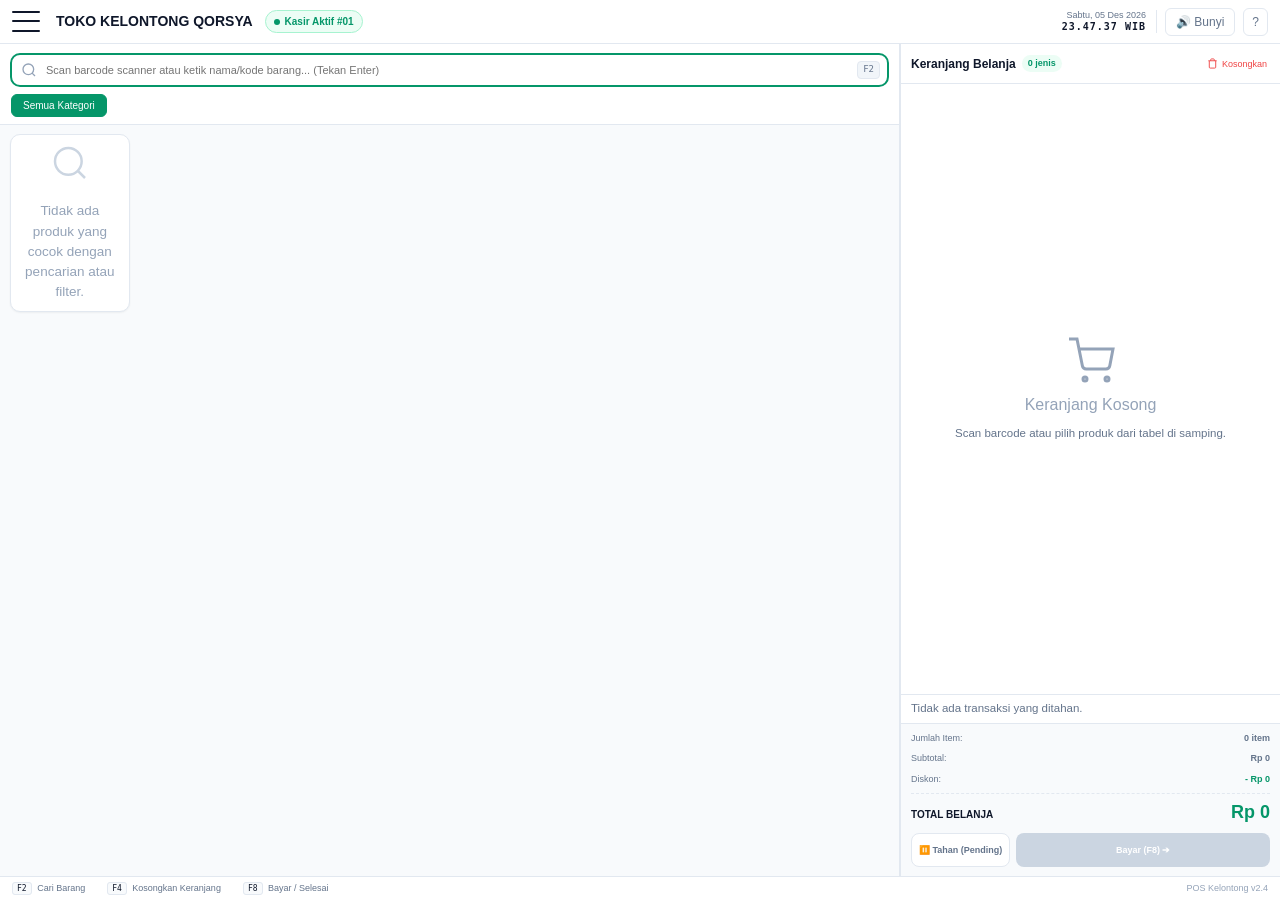
==== commit abc90e83: "Redesign cashier screen to match POS grid reference Co-authored-by: Copilot <223556219+Copilot@users" ====
--- a/index.html
+++ b/index.html
@@ -124,8 +124,13 @@
             <span></span>
           </button>
           <div id="topbarStoreName" class="topbar-store-name">TOKO KELONTONG QORSYA</div>
+          <span class="pos-cashier-badge"><span></span> Kasir Aktif #01</span>
         </div>
         <div class="topbar-right">
+          <div class="pos-clock" aria-label="Tanggal dan waktu">
+            <span id="posClockDate"></span>
+            <strong id="posClockTime"></strong>
+          </div>
           <!-- Mobile Quick Cart Button -->
           <button type="button" class="btn-icon-topbar btn-topbar-cart" onclick="POS.openMobileCart()" title="Lihat Keranjang Belanja">
             <span>🛒</span>
@@ -262,6 +267,10 @@
               <span>Subtotal:</span>
               <span id="posCartSubtotal" class="font-semibold">Rp 0</span>
             </div>
+            <div class="cart-calc-row">
+              <span>Diskon:</span>
+              <span id="posCartDiscount" class="font-semibold text-emerald">- Rp 0</span>
+            </div>
             <div class="cart-grand-total-row">
               <span class="cart-grand-total-label">TOTAL BELANJA</span>
               <span id="posCartGrandTotal" class="cart-grand-total-value">Rp 0</span>
@@ -276,6 +285,12 @@
               </button>
             </div>
           </div>
+        </div>
+        <div class="pos-shortcut-bar">
+          <span><kbd>F2</kbd> Cari Barang</span>
+          <span><kbd>F4</kbd> Kosongkan Keranjang</span>
+          <span><kbd>F8</kbd> Bayar / Selesai</span>
+          <span class="pos-shortcut-version">POS Kelontong v2.4</span>
         </div>
       </section>
 
--- a/css/style.css
+++ b/css/style.css
@@ -2227,7 +2227,12 @@
 
 /* Cart Panel turns into slide-over Drawer */
 .pos-cart-section {
-  width: 380px;
+  position: fixed;
+  top: 0;
+  right: 0;
+  bottom: 0;
+  width: 420px;
+  max-width: 90vw;
   background: #ffffff;
   display: flex;
   flex-direction: column;
@@ -2236,29 +2241,10 @@
   height: 100%;
   max-height: 100%;
   overflow: hidden;
-}
-
-width: 380px;
-background: #ffffff;
-display: flex;
-flex-direction: column;
-flex-shrink: 0;
-border-left: 1px solid var(--border);
-height: 100%;
-max-height: 100%;
-overflow: hidden;
-}
-
-position: fixed;
-top: 0;
-right: 0;
-bottom: 0;
-width: 420px;
-max-width: 90vw;
-z-index: 1060;
-transform: translateX(100%);
-transition: transform 0.28s cubic-bezier(0.16, 1, 0.3, 1);
-box-shadow: -4px 0 25px rgba(0, 0, 0, 0.2);
+  z-index: 1060;
+  transform: translateX(100%);
+  transition: transform 0.28s cubic-bezier(0.16, 1, 0.3, 1);
+  box-shadow: -4px 0 25px rgba(0, 0, 0, 0.2);
 }
 
 .pos-cart-section.cart-drawer-open {
@@ -3056,6 +3042,458 @@
     overflow: visible !important;
     height: auto !important;
   }
+}
+
+/* Compact POS workstation layout */
+.pos-cashier-badge,
+.pos-clock,
+.pos-shortcut-bar {
+  display: none;
+}
+
+@media screen and (min-width: 901px) {
+    body.pos-kiosk .app-sidebar {
+      position: fixed;
+      top: 0;
+      bottom: 0;
+      left: 0;
+      z-index: 1050;
+      transform: translateX(-100%);
+      transition: transform 0.28s cubic-bezier(0.16, 1, 0.3, 1);
+    }
+
+    body.pos-kiosk .app-sidebar.sidebar-open {
+      transform: translateX(0);
+    }
+
+    body.pos-kiosk .app-main {
+      width: 100vw;
+    }
+
+    body.pos-kiosk .app-topbar {
+      height: 44px;
+      min-height: 44px;
+      padding: 0 12px;
+    }
+
+    body.pos-kiosk .topbar-left {
+      gap: 12px;
+    }
+
+    body.pos-kiosk .btn-hamburger {
+      display: inline-flex;
+      width: 28px;
+      height: 28px;
+      padding: 0;
+      border: 0;
+      background: transparent;
+      box-shadow: none;
+    }
+
+    body.pos-kiosk .topbar-store-name {
+      font-size: 14px;
+    }
+
+    body.pos-kiosk .pos-cashier-badge {
+      display: inline-flex;
+      align-items: center;
+      gap: 5px;
+      padding: 3px 8px;
+      border: 1px solid var(--primary-border);
+      border-radius: 9999px;
+      background: var(--primary-light);
+      color: var(--primary);
+      font-size: 10px;
+      font-weight: 600;
+      white-space: nowrap;
+    }
+
+    body.pos-kiosk .pos-cashier-badge span {
+      width: 6px;
+      height: 6px;
+      border-radius: 50%;
+      background: var(--primary);
+    }
+
+    body.pos-kiosk .topbar-right {
+      gap: 8px;
+    }
+
+    body.pos-kiosk .pos-clock {
+      display: flex;
+      flex-direction: column;
+      align-items: flex-end;
+      padding-right: 10px;
+      border-right: 1px solid var(--border);
+      color: var(--secondary);
+      font-size: 9px;
+      line-height: 1.2;
+      text-transform: capitalize;
+    }
+
+    body.pos-kiosk .pos-clock strong {
+      color: var(--text-main);
+      font-family: var(--font-mono);
+      font-size: 10px;
+      letter-spacing: 1px;
+    }
+
+    body.pos-kiosk .btn-topbar-cart {
+      display: none !important;
+    }
+
+    body.pos-kiosk .desktop-only {
+      display: inline-flex !important;
+      padding: 6px 8px;
+    }
+
+    body.pos-kiosk .desktop-only span:last-child {
+      display: none;
+    }
+
+    body.pos-kiosk .desktop-only .font-mono {
+      font-size: 0;
+    }
+
+    body.pos-kiosk .desktop-only .font-mono::after {
+      content: '?';
+      font-family: var(--font-family);
+      font-size: 12px;
+    }
+
+    body.pos-kiosk #view-pos.active {
+      position: relative;
+      display: flex !important;
+      height: calc(100dvh - 44px) !important;
+      min-height: 0;
+      padding: 0 0 24px !important;
+      flex-direction: row !important;
+      overflow: hidden !important;
+    }
+
+    body.pos-kiosk .pos-mobile-nav-pills,
+    body.pos-kiosk .pos-mobile-cart-bar,
+    body.pos-kiosk .cart-overlay {
+      display: none !important;
+    }
+
+    body.pos-kiosk .pos-catalog-section {
+      min-width: 0;
+      height: 100% !important;
+      border-right: 1px solid var(--border) !important;
+    }
+
+    body.pos-kiosk .pos-search-header {
+      gap: 7px;
+      padding: 9px 10px 6px;
+    }
+
+    body.pos-kiosk .search-input-wrapper {
+      padding: 2px;
+      border: 2px solid var(--primary);
+      border-radius: 10px;
+    }
+
+    body.pos-kiosk .pos-search-input {
+      min-width: 0;
+      padding: 7px 34px 7px 32px;
+      border: 0;
+      box-shadow: none;
+      font-size: 11px;
+    }
+
+    body.pos-kiosk .pos-search-input:focus {
+      border: 0;
+      box-shadow: none;
+    }
+
+    body.pos-kiosk .search-icon-left {
+      left: 9px;
+      width: 16px;
+      height: 16px;
+    }
+
+    body.pos-kiosk .shortcut-indicator {
+      right: 7px;
+      padding: 1px 5px;
+      font-size: 9px;
+    }
+
+    body.pos-kiosk .pos-category-bar {
+      gap: 6px;
+      padding: 0 1px 1px;
+      scrollbar-width: none;
+    }
+
+    body.pos-kiosk .pos-category-bar::-webkit-scrollbar {
+      display: none;
+    }
+
+    body.pos-kiosk .category-pill {
+      padding: 5px 11px;
+      border-radius: 6px;
+      font-size: 10px;
+    }
+
+    body.pos-kiosk .pos-table-container {
+      overflow: auto;
+      background: var(--bg-body);
+    }
+
+    body.pos-kiosk #view-pos .data-table {
+      display: block;
+      min-width: 0;
+    }
+
+    body.pos-kiosk #view-pos .data-table thead {
+      display: none;
+    }
+
+    body.pos-kiosk #view-pos .data-table tbody {
+      display: grid;
+      grid-template-columns: repeat(auto-fill, minmax(112px, 1fr));
+      align-content: start;
+      gap: 7px;
+      padding: 9px 10px;
+    }
+
+    body.pos-kiosk #view-pos .data-table tr {
+      display: flex;
+      min-width: 0;
+      min-height: 72px;
+      flex-direction: column;
+      align-items: stretch;
+      justify-content: space-between;
+      gap: 4px;
+      padding: 8px 9px;
+      border: 1px solid var(--border);
+      border-radius: 10px;
+      background: #ffffff;
+      box-shadow: var(--shadow-sm);
+    }
+
+    body.pos-kiosk #view-pos .data-table tr:hover {
+      border-color: var(--primary-border);
+      background: #ffffff;
+    }
+
+    body.pos-kiosk #view-pos .data-table tr.table-row-selected {
+      border-left: 1px solid var(--primary) !important;
+      background: var(--primary-light) !important;
+    }
+
+    body.pos-kiosk #view-pos .data-table td {
+      display: block;
+      width: auto;
+      padding: 0;
+      border: 0;
+    }
+
+    body.pos-kiosk #view-pos .col-identity,
+    body.pos-kiosk #view-pos .col-category,
+    body.pos-kiosk #view-pos .col-stock,
+    body.pos-kiosk #view-pos .col-action,
+    body.pos-kiosk #view-pos .product-meta-mobile {
+      display: none !important;
+    }
+
+    body.pos-kiosk #view-pos .col-name {
+      display: block;
+      min-width: 0;
+      color: var(--text-main);
+      font-size: 10px;
+      line-height: 1.35;
+    }
+
+    body.pos-kiosk #view-pos .product-name-text {
+      display: -webkit-box;
+      overflow: hidden;
+      -webkit-box-orient: vertical;
+      -webkit-line-clamp: 2;
+    }
+
+    body.pos-kiosk #view-pos .col-price {
+      width: auto;
+      color: var(--primary);
+      font-size: 10px;
+      font-weight: 700;
+      white-space: nowrap;
+    }
+
+    body.pos-kiosk .pos-cart-section {
+      position: static !important;
+      z-index: 1 !important;
+      width: clamp(280px, 30vw, 380px) !important;
+      max-width: 40vw !important;
+      height: 100% !important;
+      max-height: 100% !important;
+      flex-shrink: 0;
+      transform: none !important;
+      border-left: 1px solid var(--border) !important;
+      box-shadow: none !important;
+    }
+
+    body.pos-kiosk .pos-cart-header {
+      min-height: 40px;
+      padding: 7px 10px;
+    }
+
+    body.pos-kiosk .cart-title-group {
+      gap: 6px;
+    }
+
+    body.pos-kiosk .cart-title-group h2 {
+      font-size: 12px;
+    }
+
+    body.pos-kiosk .cart-counter-pill {
+      padding: 2px 6px;
+      font-size: 9px;
+    }
+
+    body.pos-kiosk .btn-cart-clear {
+      padding: 3px;
+      color: var(--danger);
+      font-size: 9px;
+    }
+
+    body.pos-kiosk .btn-cart-clear svg {
+      width: 11px;
+      height: 11px;
+    }
+
+    body.pos-kiosk .pos-cart-items-wrapper {
+      gap: 0;
+      padding: 4px 10px;
+    }
+
+    body.pos-kiosk .cart-item {
+      gap: 2px;
+      padding: 7px 0;
+      border: 0;
+      border-bottom: 1px solid var(--border-subtle);
+      border-radius: 0;
+      box-shadow: none;
+    }
+
+    body.pos-kiosk .cart-item-name {
+      font-size: 10px;
+    }
+
+    body.pos-kiosk .cart-item-remove {
+      font-size: 13px;
+    }
+
+    body.pos-kiosk .cart-item-body {
+      display: grid;
+      grid-template-columns: 1fr auto;
+      grid-template-rows: auto auto;
+      row-gap: 3px;
+    }
+
+    body.pos-kiosk .cart-item-price {
+      grid-column: 1;
+      grid-row: 1;
+      font-size: 9px;
+    }
+
+    body.pos-kiosk .cart-qty-control {
+      grid-column: 1;
+      grid-row: 2;
+      justify-self: start;
+    }
+
+    body.pos-kiosk .qty-btn,
+    body.pos-kiosk .qty-input {
+      width: 20px;
+      height: 19px;
+      font-size: 9px;
+    }
+
+    body.pos-kiosk .cart-item-subtotal {
+      grid-column: 2;
+      grid-row: 1;
+      font-size: 10px;
+    }
+
+    body.pos-kiosk .held-carts-bar {
+      min-height: 26px;
+      padding: 5px 10px;
+      font-size: 9px;
+    }
+
+    body.pos-kiosk .held-cart-pill {
+      padding: 3px 5px;
+      font-size: 9px;
+    }
+
+    body.pos-kiosk .pos-cart-footer {
+      gap: 7px;
+      padding: 8px 10px 9px;
+    }
+
+    body.pos-kiosk .cart-calc-row {
+      font-size: 9px;
+    }
+
+    body.pos-kiosk .cart-grand-total-row {
+      padding-top: 5px;
+    }
+
+    body.pos-kiosk .cart-grand-total-label {
+      font-size: 10px;
+    }
+
+    body.pos-kiosk .cart-grand-total-value {
+      font-size: 18px;
+    }
+
+    body.pos-kiosk .cart-action-buttons {
+      gap: 6px;
+    }
+
+    body.pos-kiosk .btn-hold-cart,
+    body.pos-kiosk .btn-checkout {
+      min-height: 34px;
+      padding: 7px;
+      font-size: 9px;
+    }
+
+    body.pos-kiosk .pos-shortcut-bar {
+      position: absolute;
+      z-index: 10;
+      right: 0;
+      bottom: 0;
+      left: 0;
+      display: flex;
+      height: 24px;
+      align-items: center;
+      gap: 22px;
+      padding: 0 12px;
+      border-top: 1px solid var(--border);
+      background: #ffffff;
+      color: var(--secondary);
+      font-size: 9px;
+    }
+
+    body.pos-kiosk .pos-shortcut-bar kbd {
+      margin-right: 3px;
+      padding: 1px 4px;
+      border: 1px solid var(--border);
+      border-radius: 3px;
+      background: var(--bg-body);
+      color: var(--text-main);
+      font-family: var(--font-mono);
+      font-size: 8px;
+    }
+
+    body.pos-kiosk .pos-shortcut-version {
+      margin-left: auto;
+      color: var(--text-light);
+    }
+  }
+
+@media print {
 
   .app-sidebar,
   .app-topbar,
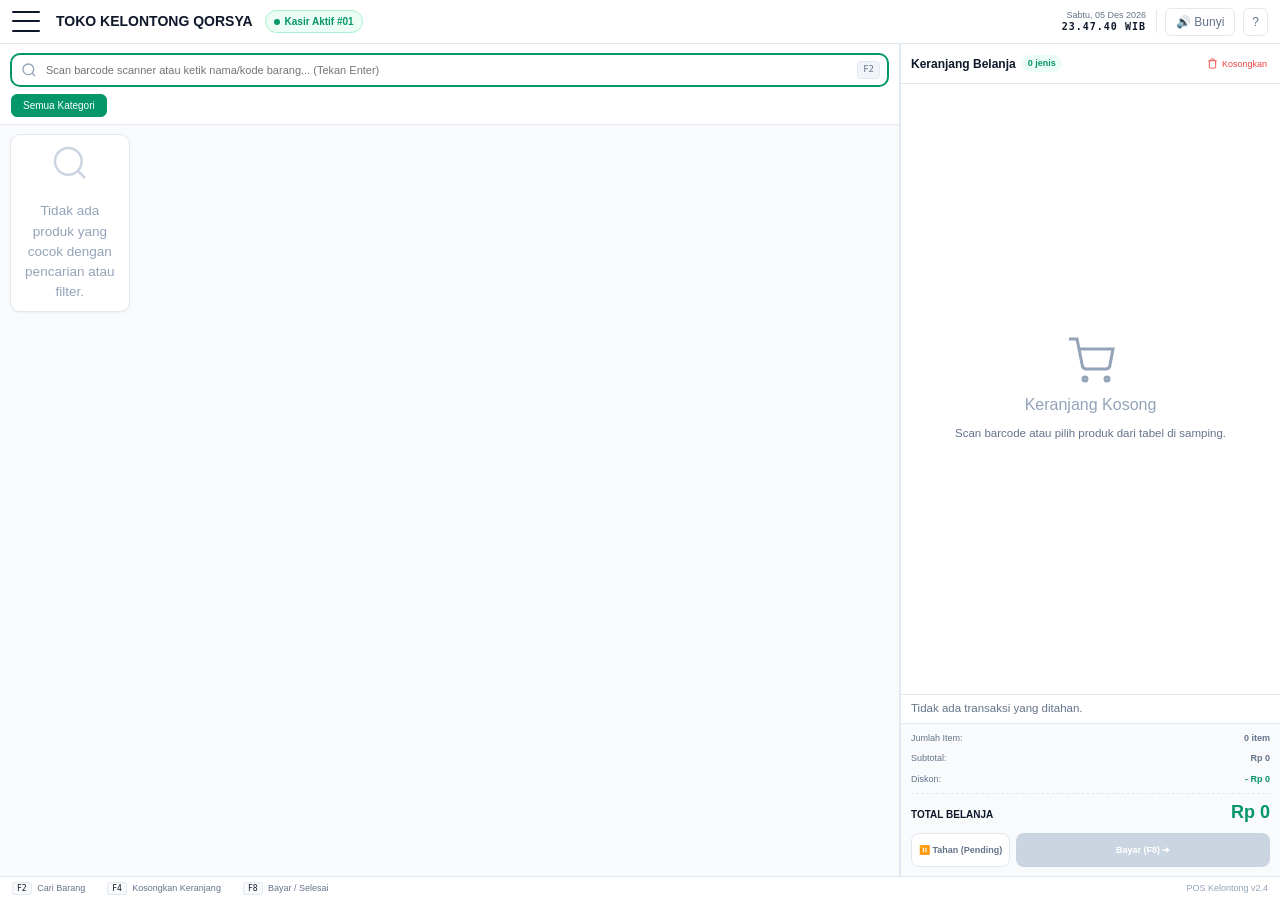
==== commit 07174f30: "Bust stale GitHub Pages POS assets Co-authored-by: Copilot <223556219+Copilot@users.noreply.github.c" ====
--- a/index.html
+++ b/index.html
@@ -9,10 +9,10 @@
   <title>POS Toko Kelontong Qorsya - Kasir & Stok</title>
   <link rel="manifest" href="manifest.json">
   <link rel="icon" type="image/svg+xml" href="icons/icon.svg">
-  <link rel="stylesheet" href="css/style.css">
+  <link rel="stylesheet" href="css/style.css?v=20261123.1">
 </head>
 
-<body>
+<body class="pos-kiosk">
   <div class="app-wrapper">
     <!-- ==================== SIDEBAR ==================== -->
     <aside class="app-sidebar">
@@ -1110,13 +1110,13 @@
   <script src="js/db.js"></script>
   <script src="js/state.js"></script>
   <script src="js/printer.js"></script>
-  <script src="js/pos.js"></script>
+  <script src="js/pos.js?v=20261123.1"></script>
   <script src="js/products.js"></script>
   <script src="js/inventory.js"></script>
   <script src="js/transactions.js"></script>
   <script src="js/excel.js"></script>
   <script src="js/backup.js"></script>
-  <script src="js/app.js"></script>
+  <script src="js/app.js?v=20261123.1"></script>
 </body>
 
 </html>
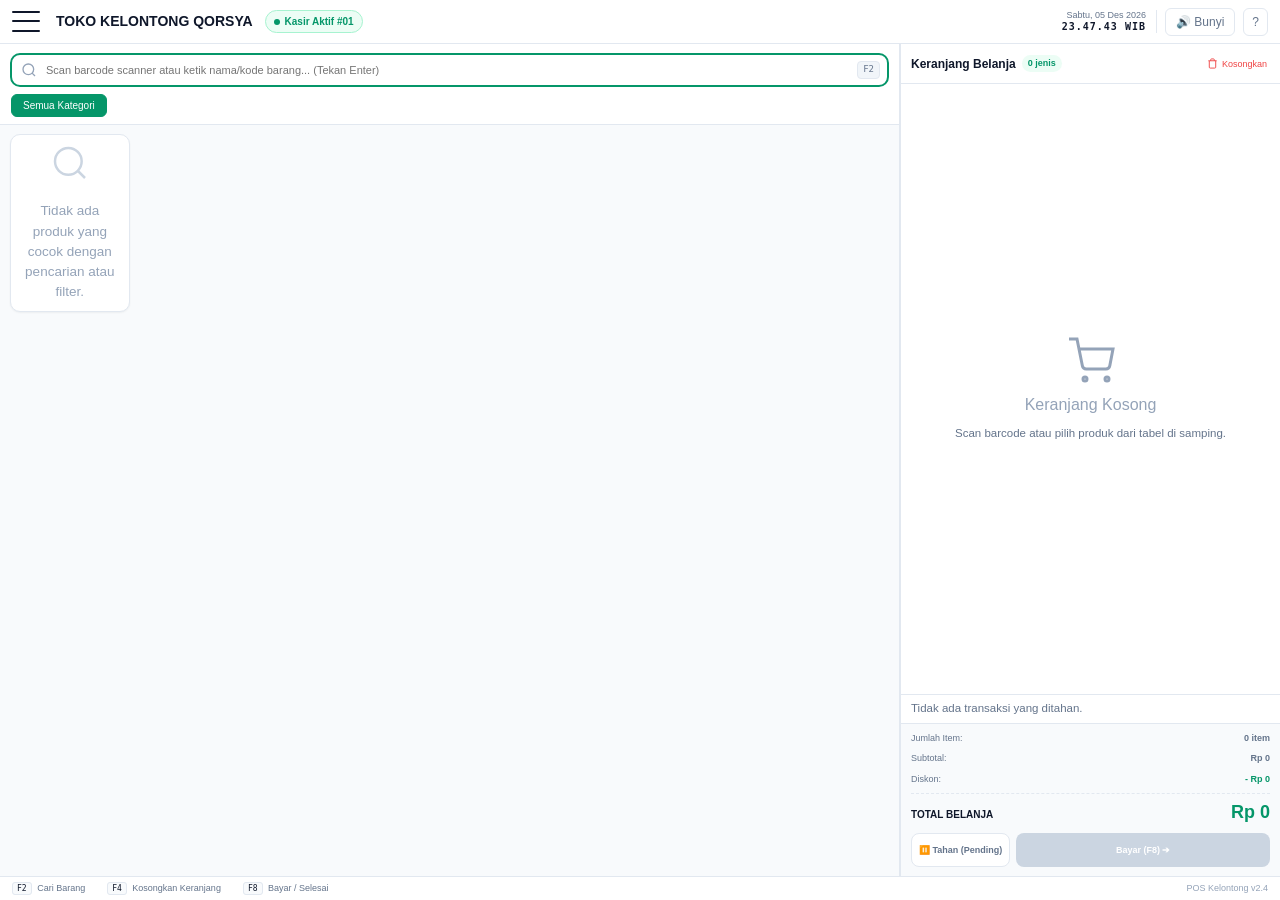
==== commit 26b2ae1d: "Make POS cart footer responsive Co-authored-by: Copilot <223556219+Copilot@users.noreply.github.com>" ====
--- a/index.html
+++ b/index.html
@@ -9,7 +9,7 @@
   <title>POS Toko Kelontong Qorsya - Kasir & Stok</title>
   <link rel="manifest" href="manifest.json">
   <link rel="icon" type="image/svg+xml" href="icons/icon.svg">
-  <link rel="stylesheet" href="css/style.css?v=20261123.1">
+  <link rel="stylesheet" href="css/style.css?v=20261123.2">
 </head>
 
 <body class="pos-kiosk">
--- a/css/style.css
+++ b/css/style.css
@@ -3545,3 +3545,110 @@
   }
 }
 
+@media screen {
+  .pos-cart-section {
+    container: pos-cart / inline-size;
+  }
+
+  .pos-cart-footer {
+    width: 100%;
+    min-width: 0;
+  }
+
+  .cart-calc-row,
+  .cart-grand-total-row,
+  .cart-action-buttons,
+  .btn-hold-cart,
+  .btn-checkout {
+    min-width: 0;
+  }
+
+  .cart-calc-row {
+    gap: 8px;
+  }
+
+  .cart-calc-row > :last-child {
+    text-align: right;
+    white-space: nowrap;
+  }
+
+  .cart-grand-total-row {
+    gap: 8px;
+  }
+
+  .cart-grand-total-label {
+    min-width: 0;
+  }
+
+  .cart-grand-total-value {
+    min-width: 0;
+    text-align: right;
+    overflow-wrap: anywhere;
+  }
+
+  @container pos-cart (max-width: 360px) {
+    .pos-cart-footer {
+      gap: 5px;
+      padding: 8px 10px calc(8px + env(safe-area-inset-bottom, 0px));
+    }
+
+    .cart-calc-row {
+      font-size: 11px;
+    }
+
+    .cart-grand-total-row {
+      align-items: center;
+      padding-top: 5px;
+    }
+
+    .cart-grand-total-label {
+      font-size: 10px;
+    }
+
+    .cart-grand-total-value {
+      font-size: clamp(16px, 6vw, 20px);
+    }
+
+    .cart-action-buttons {
+      display: grid;
+      grid-template-columns: minmax(0, 2fr) minmax(0, 3fr);
+      gap: 6px;
+    }
+
+    .btn-hold-cart,
+    .btn-checkout {
+      order: 0;
+      width: 100%;
+      min-height: 38px;
+      padding: 6px 4px;
+      font-size: 10px;
+      line-height: 1.2;
+      white-space: normal;
+    }
+
+    .btn-hold-cart span,
+    .btn-checkout span {
+      min-width: 0;
+      text-align: center;
+      overflow-wrap: anywhere;
+    }
+  }
+
+  @media (max-height: 520px) {
+    .pos-cart-footer {
+      gap: 4px;
+      padding-top: 6px;
+      padding-bottom: calc(6px + env(safe-area-inset-bottom, 0px));
+    }
+
+    .cart-grand-total-row {
+      padding-top: 3px;
+    }
+
+    .btn-hold-cart,
+    .btn-checkout {
+      min-height: 34px;
+    }
+  }
+}
+
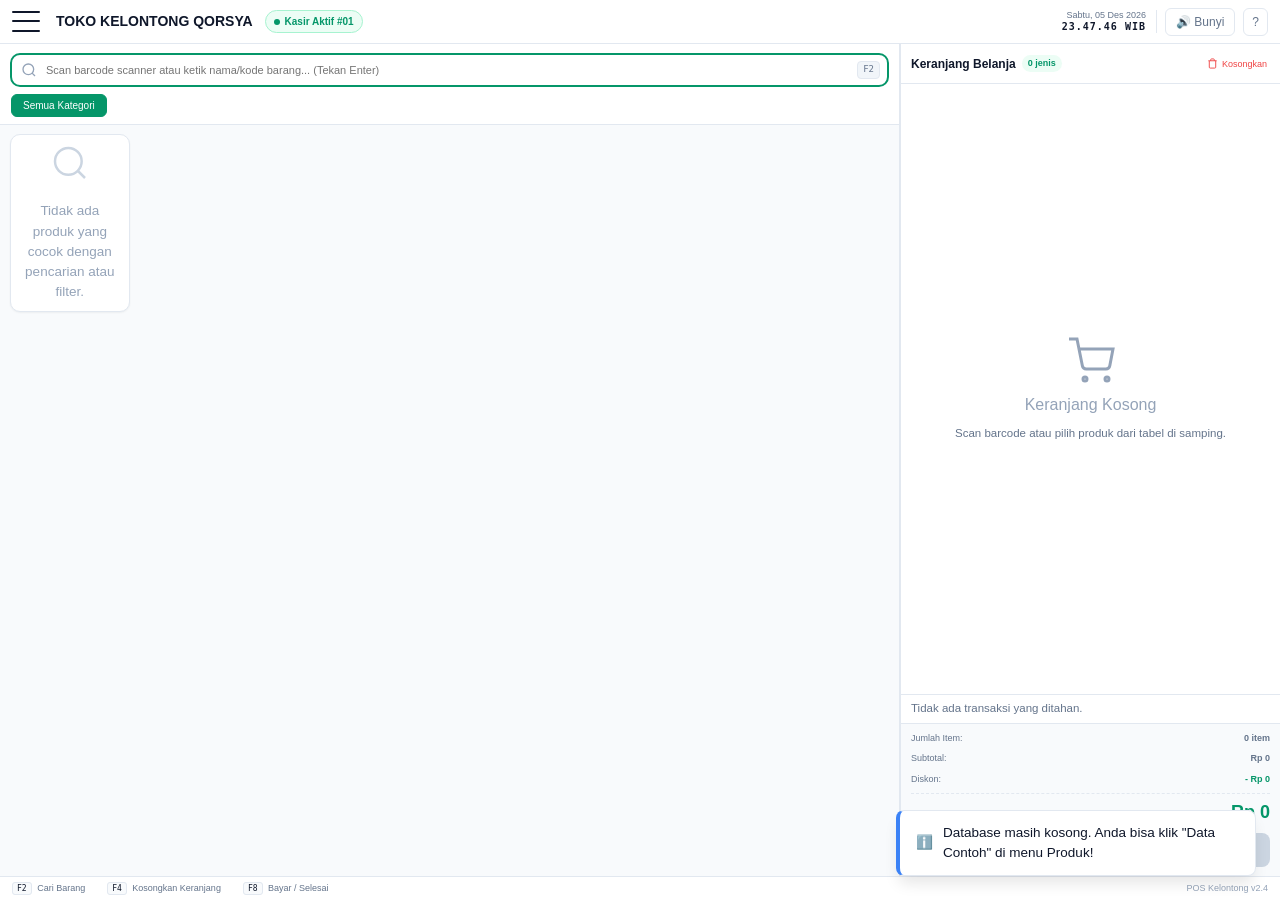
==== commit d076be3c: "Add Bluetooth thermal printer support Co-authored-by: Copilot <223556219+Copilot@users.noreply.githu" ====
--- a/index.html
+++ b/index.html
@@ -741,6 +741,96 @@
             </button>
           </form>
         </div>
+
+        <div class="card mt-3" style="max-width: 650px;">
+            <form onsubmit="App.handleSavePrinterConfig(event)">
+              <h3 class="font-semibold mb-3">Printer Struk Thermal</h3>
+              <div class="form-group">
+                <label class="form-label" for="settingPrinterTransport">Metode Koneksi Printer:</label>
+                <select id="settingPrinterTransport" class="form-control"
+                  onchange="PrinterService.updateTransportControls(this.value)">
+                  <option value="qz">QZ Tray (USB / jaringan)</option>
+                  <option value="bluetooth">Bluetooth (APK Android: BLE / SPP)</option>
+                </select>
+              </div>
+
+              <div id="qzPrinterControls">
+                <div class="form-group">
+                  <label class="form-label" for="settingPrinterSelect">Printer QZ Tray:</label>
+                  <select id="settingPrinterSelect" class="form-control">
+                    <option value="">Hubungkan QZ Tray untuk mencari printer</option>
+                  </select>
+                </div>
+                <button type="button" class="btn btn-secondary btn-sm mb-3"
+                  onclick="PrinterService.refreshPrintersList()">↻ Muat Ulang Daftar Printer</button>
+              </div>
+
+              <div id="bluetoothPrinterControls" style="display: none;">
+                <p id="bluetoothPrinterName" class="text-sm text-muted mb-2">Belum ada printer Bluetooth tersimpan.</p>
+                <p class="text-xs text-muted mb-3">
+                  Android memakai koneksi Bluetooth langsung. Di Windows, QZ Tray dapat memakai port COM dari printer
+                  Bluetooth SPP; pairing saja tidak selalu menyediakan port COM. Daftar dapat berisi port serial lain,
+                  jadi pilih port COM yang ditetapkan untuk printer.
+                </p>
+                <div class="form-group">
+                  <label class="form-label" for="settingBluetoothPrinterSelect">Printer Bluetooth:</label>
+                  <select id="settingBluetoothPrinterSelect" class="form-control">
+                    <option value="">Cari printer Bluetooth</option>
+                  </select>
+                </div>
+                <button type="button" id="bluetoothPrinterScanBtn" class="btn btn-secondary btn-sm mb-3"
+                  onclick="PrinterService.scanBluetoothPrinters()">🔎 Cari Printer Bluetooth</button>
+                <div class="form-group">
+                  <label class="form-label" for="settingBluetoothBaudRate">Kecepatan port serial:</label>
+                  <select id="settingBluetoothBaudRate" class="form-control">
+                    <option value="9600">9600 baud</option>
+                    <option value="19200">19200 baud</option>
+                    <option value="38400">38400 baud</option>
+                    <option value="57600">57600 baud</option>
+                    <option value="115200">115200 baud</option>
+                  </select>
+                </div>
+              </div>
+
+              <div class="form-group">
+                <label class="form-label" for="settingPrinterWidthSelect">Ukuran Kertas:</label>
+                <select id="settingPrinterWidthSelect" class="form-control">
+                  <option value="58mm">58 mm</option>
+                  <option value="80mm">80 mm</option>
+                </select>
+              </div>
+              <div class="form-group">
+                <label class="form-label" for="settingPrintModeSelect">Mode Cetak:</label>
+                <select id="settingPrintModeSelect" class="form-control">
+                  <option value="raw">ESC/POS Raw</option>
+                  <option value="html">Pixel HTML (QZ Tray)</option>
+                </select>
+              </div>
+              <div class="form-group">
+                <label><input type="checkbox" id="settingPrinterAutoPrint"> Cetak otomatis setelah transaksi</label>
+              </div>
+              <div class="form-group">
+                <label><input type="checkbox" id="settingPrinterCutPaper"> Potong kertas setelah mencetak</label>
+              </div>
+              <div class="form-group">
+                <label><input type="checkbox" id="settingPrinterOpenDrawer"> Buka laci kasir setelah mencetak</label>
+              </div>
+
+              <div class="form-group">
+                <span id="printerStatusBadge" class="status-badge status-offline">
+                  <span class="status-dot"></span> Printer: Tidak Terhubung
+                </span>
+                <p id="printerStatusText" class="text-xs text-muted mt-2"></p>
+              </div>
+              <div class="flex gap-2">
+                <button type="button" id="printerConnectBtn" class="btn btn-secondary"
+                  onclick="PrinterService.connectSelectedTransport()">🔌 Hubungkan Printer</button>
+                <button type="button" class="btn btn-secondary"
+                  onclick="PrinterService.testPrint()">Uji Cetak</button>
+                <button type="submit" class="btn btn-primary">Simpan Printer</button>
+              </div>
+            </form>
+        </div>
       </section>
 
       <!-- Bottom Navigation for Mobile & Small Tablets -->
@@ -870,8 +960,8 @@
         <button type="button" class="btn btn-secondary" onclick="POS.closeReceiptModal()">
           Transaksi Baru (F2 / Esc)
         </button>
-        <button type="button" id="receiptPrintBtn" class="btn btn-primary" onclick="POS.printReceipt()">
-          🖨️ Cetak Struk (Ctrl+P / Enter)
+        <button type="button" id="receiptPrintBtn" class="btn btn-primary" onclick="POS.printReceipt(true)">
+          🖨️ Cetak ke Printer Thermal
         </button>
       </div>
     </div>
@@ -1109,14 +1199,14 @@
   <!-- 3. Core POS Modules -->
   <script src="js/db.js"></script>
   <script src="js/state.js"></script>
-  <script src="js/printer.js"></script>
-  <script src="js/pos.js?v=20261123.1"></script>
+  <script src="js/printer.js?v=20261123.8"></script>
+  <script src="js/pos.js?v=20261123.4"></script>
   <script src="js/products.js"></script>
   <script src="js/inventory.js"></script>
   <script src="js/transactions.js"></script>
   <script src="js/excel.js"></script>
   <script src="js/backup.js"></script>
-  <script src="js/app.js?v=20261123.1"></script>
+  <script src="js/app.js?v=20261123.2"></script>
 </body>
 
 </html>
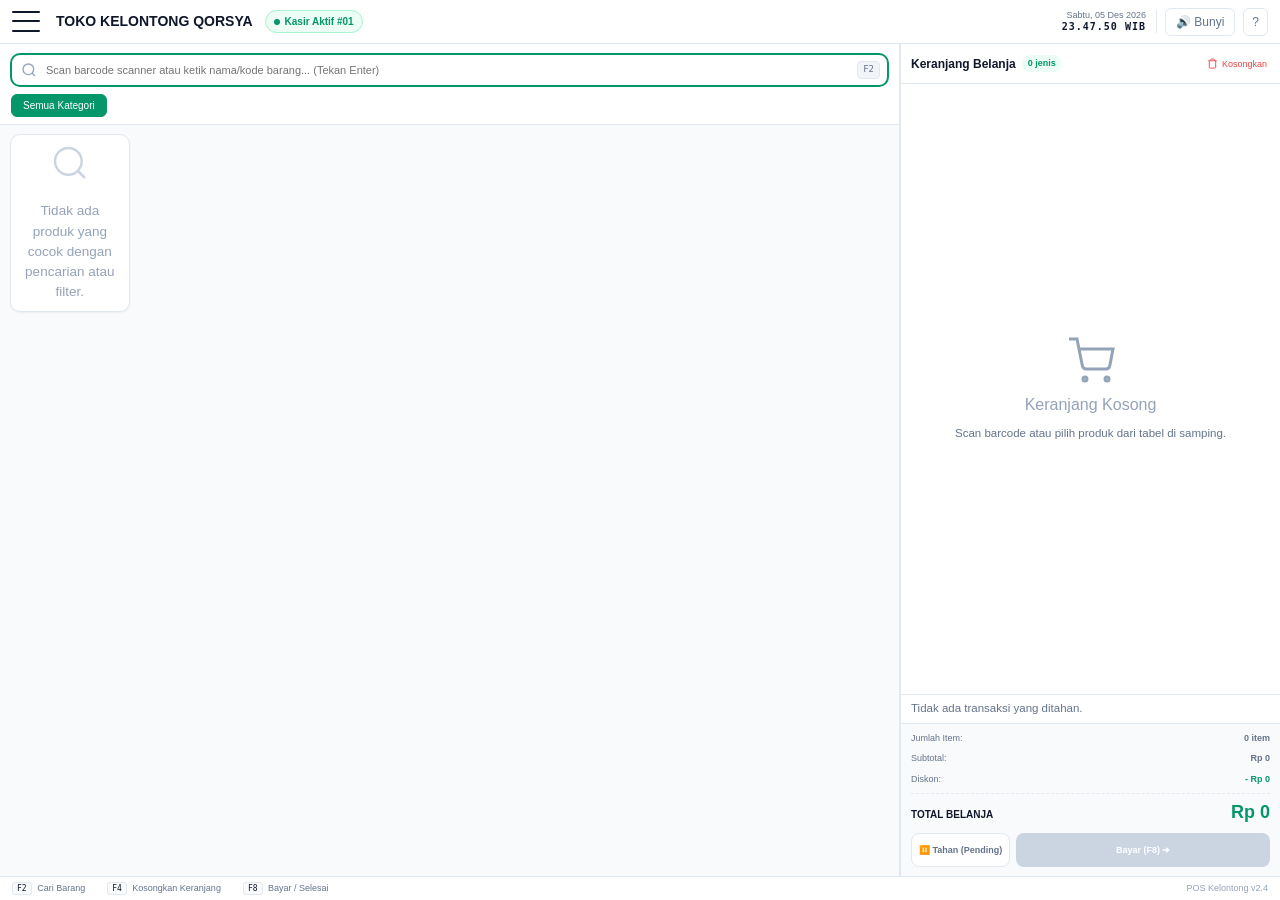
==== commit 5e6f6ef4: "Fix product modal scrolling and update printer assets Co-authored-by: Copilot <223556219+Copilot@use" ====
--- a/index.html
+++ b/index.html
@@ -9,7 +9,7 @@
   <title>POS Toko Kelontong Qorsya - Kasir & Stok</title>
   <link rel="manifest" href="manifest.json">
   <link rel="icon" type="image/svg+xml" href="icons/icon.svg">
-  <link rel="stylesheet" href="css/style.css?v=20261123.2">
+  <link rel="stylesheet" href="css/style.css?v=20261123.3">
 </head>
 
 <body class="pos-kiosk">
@@ -749,28 +749,31 @@
                 <label class="form-label" for="settingPrinterTransport">Metode Koneksi Printer:</label>
                 <select id="settingPrinterTransport" class="form-control"
                   onchange="PrinterService.updateTransportControls(this.value)">
-                  <option value="qz">QZ Tray (USB / jaringan)</option>
+                  <option value="helper">Web Printer Helper (printer komputer)</option>
                   <option value="bluetooth">Bluetooth (APK Android: BLE / SPP)</option>
                 </select>
               </div>
 
-              <div id="qzPrinterControls">
+              <div id="helperPrinterControls">
+                <p class="text-xs text-muted mb-3">
+                  Jalankan Web Printer Helper di komputer, lalu pilih konfigurasi printer yang sudah dibuat di aplikasi Helper.
+                  Printer Bluetooth pada komputer harus terpasang sebagai printer Windows dan dikonfigurasi di Helper.
+                </p>
                 <div class="form-group">
-                  <label class="form-label" for="settingPrinterSelect">Printer QZ Tray:</label>
-                  <select id="settingPrinterSelect" class="form-control">
-                    <option value="">Hubungkan QZ Tray untuk mencari printer</option>
+                  <label class="form-label" for="settingHelperPrinterConfig">Konfigurasi Printer Helper:</label>
+                  <select id="settingHelperPrinterConfig" class="form-control">
+                    <option value="">Hubungkan Helper untuk memuat konfigurasi</option>
                   </select>
                 </div>
                 <button type="button" class="btn btn-secondary btn-sm mb-3"
-                  onclick="PrinterService.refreshPrintersList()">↻ Muat Ulang Daftar Printer</button>
+                  onclick="PrinterService.refreshHelperConfigs()">↻ Muat Ulang Konfigurasi Printer</button>
               </div>
 
               <div id="bluetoothPrinterControls" style="display: none;">
                 <p id="bluetoothPrinterName" class="text-sm text-muted mb-2">Belum ada printer Bluetooth tersimpan.</p>
                 <p class="text-xs text-muted mb-3">
-                  Android memakai koneksi Bluetooth langsung. Di Windows, QZ Tray dapat memakai port COM dari printer
-                  Bluetooth SPP; pairing saja tidak selalu menyediakan port COM. Daftar dapat berisi port serial lain,
-                  jadi pilih port COM yang ditetapkan untuk printer.
+                  Pemindaian dan koneksi Bluetooth langsung tersedia di APK Android POS. Browser komputer tidak memindai perangkat Bluetooth;
+                  untuk printer komputer, gunakan metode Web Printer Helper.
                 </p>
                 <div class="form-group">
                   <label class="form-label" for="settingBluetoothPrinterSelect">Printer Bluetooth:</label>
@@ -780,16 +783,6 @@
                 </div>
                 <button type="button" id="bluetoothPrinterScanBtn" class="btn btn-secondary btn-sm mb-3"
                   onclick="PrinterService.scanBluetoothPrinters()">🔎 Cari Printer Bluetooth</button>
-                <div class="form-group">
-                  <label class="form-label" for="settingBluetoothBaudRate">Kecepatan port serial:</label>
-                  <select id="settingBluetoothBaudRate" class="form-control">
-                    <option value="9600">9600 baud</option>
-                    <option value="19200">19200 baud</option>
-                    <option value="38400">38400 baud</option>
-                    <option value="57600">57600 baud</option>
-                    <option value="115200">115200 baud</option>
-                  </select>
-                </div>
               </div>
 
               <div class="form-group">
@@ -800,20 +793,13 @@
                 </select>
               </div>
               <div class="form-group">
-                <label class="form-label" for="settingPrintModeSelect">Mode Cetak:</label>
-                <select id="settingPrintModeSelect" class="form-control">
-                  <option value="raw">ESC/POS Raw</option>
-                  <option value="html">Pixel HTML (QZ Tray)</option>
-                </select>
-              </div>
-              <div class="form-group">
                 <label><input type="checkbox" id="settingPrinterAutoPrint"> Cetak otomatis setelah transaksi</label>
               </div>
               <div class="form-group">
-                <label><input type="checkbox" id="settingPrinterCutPaper"> Potong kertas setelah mencetak</label>
+                <label><input type="checkbox" id="settingPrinterCutPaper"> Potong kertas (Bluetooth Android)</label>
               </div>
               <div class="form-group">
-                <label><input type="checkbox" id="settingPrinterOpenDrawer"> Buka laci kasir setelah mencetak</label>
+                <label><input type="checkbox" id="settingPrinterOpenDrawer"> Buka laci (Bluetooth Android)</label>
               </div>
 
               <div class="form-group">
@@ -1194,12 +1180,10 @@
 
   <!-- 2. SheetJS Local Vendor Bundle (Zero network needed) -->
   <script src="vendor/xlsx.full.min.js"></script>
-  <script src="vendor/qz-tray.js"></script>
-
   <!-- 3. Core POS Modules -->
   <script src="js/db.js"></script>
   <script src="js/state.js"></script>
-  <script src="js/printer.js?v=20261123.8"></script>
+  <script src="js/printer.js?v=20261123.9"></script>
   <script src="js/pos.js?v=20261123.4"></script>
   <script src="js/products.js"></script>
   <script src="js/inventory.js"></script>
--- a/css/style.css
+++ b/css/style.css
@@ -1068,18 +1068,32 @@
   width: 100%;
   max-width: 540px;
   max-height: 90vh;
+  max-height: 90dvh;
   display: flex;
   flex-direction: column;
   overflow: hidden;
   animation: modalIn 0.2s cubic-bezier(0.16, 1, 0.3, 1);
 }
 
+.modal-content > form {
+  display: flex;
+  flex: 1 1 auto;
+  min-height: 0 !important;
+  flex-direction: column;
+  overflow: hidden !important;
+}
+
 .modal-content.modal-lg {
   max-width: 800px;
 }
 
 .modal-content.modal-xl {
   max-width: 1000px;
+}
+
+#productFormModal .modal-content {
+  height: min(90vh, 700px);
+  height: min(90dvh, 700px);
 }
 
 @keyframes modalIn {
@@ -1100,6 +1114,7 @@
   display: flex;
   align-items: center;
   justify-content: space-between;
+  flex-shrink: 0;
 }
 
 .modal-header h3 {
@@ -1124,7 +1139,11 @@
 .modal-body {
   padding: 20px;
   overflow-y: auto;
+  overscroll-behavior: contain;
+  min-height: 0;
+  scrollbar-gutter: stable;
   flex: 1;
+  -webkit-overflow-scrolling: touch;
 }
 
 .modal-footer {
@@ -1135,6 +1154,7 @@
   align-items: center;
   justify-content: flex-end;
   gap: 10px;
+  flex-shrink: 0;
 }
 
 /* -------------------------------------------------------------
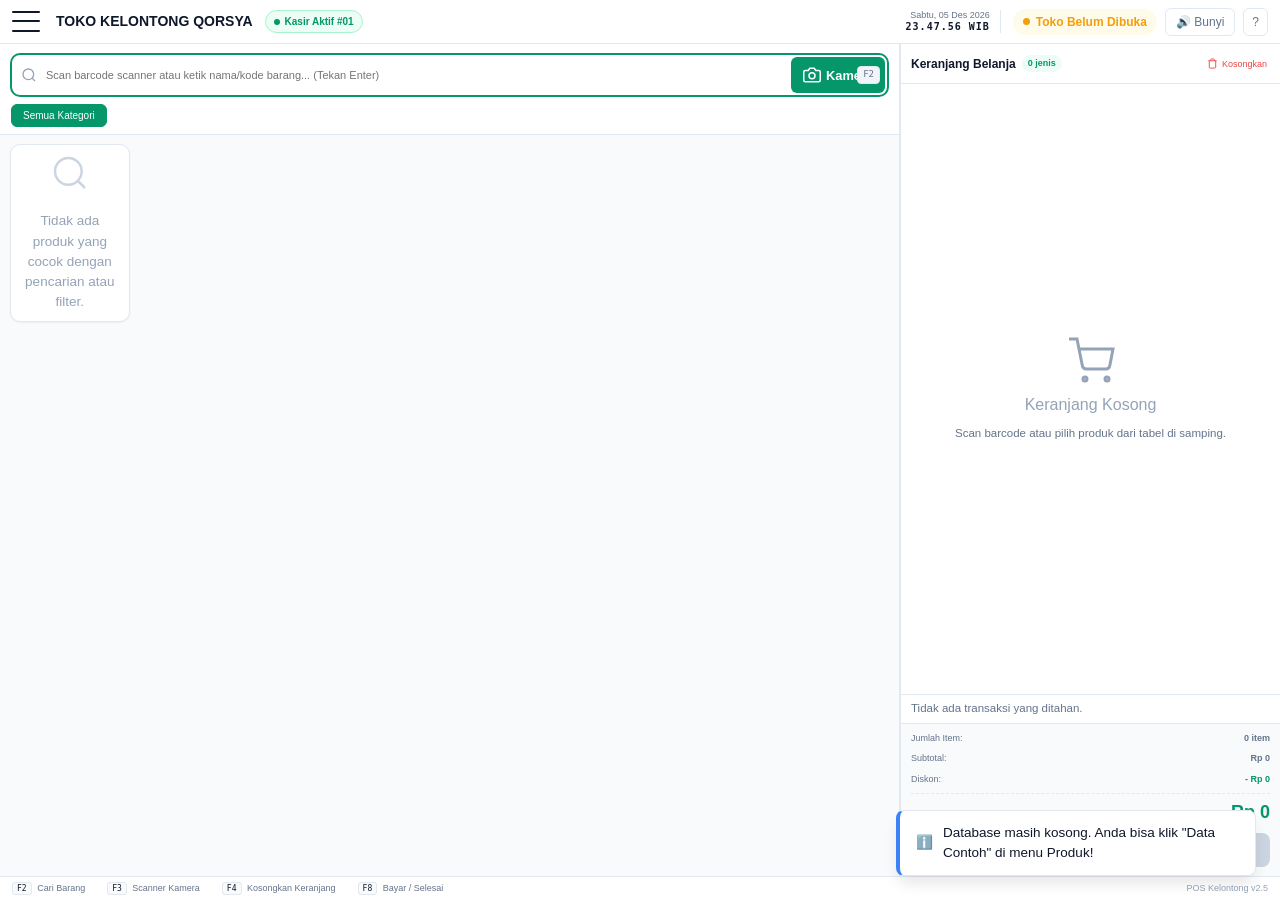
==== commit 0bdecd33: "Add scanner, stock opname, and Excel export Co-authored-by: Copilot <223556219+Copilot@users.noreply" ====
--- a/index.html
+++ b/index.html
@@ -67,6 +67,23 @@
             <line x1="6" y1="20" x2="6" y2="14"></line>
           </svg>
           <span>Laporan & Transaksi</span>
+        </button>
+
+        <button type="button" class="sidebar-nav-item" data-tab="kasir">
+          <svg width="18" height="18" viewBox="0 0 24 24" fill="none" stroke="currentColor" stroke-width="2">
+            <rect x="2" y="6" width="20" height="12" rx="2"></rect>
+            <circle cx="12" cy="12" r="2"></circle>
+            <path d="M6 12h.01M18 12h.01"></path>
+          </svg>
+          <span>Pembukaan / Penutupan Toko</span>
+        </button>
+
+        <button type="button" class="sidebar-nav-item" data-tab="opname">
+          <svg width="18" height="18" viewBox="0 0 24 24" fill="none" stroke="currentColor" stroke-width="2">
+            <path d="M9 11l3 3L22 4"></path>
+            <path d="M21 12v7a2 2 0 0 1-2 2H5a2 2 0 0 1-2-2V5a2 2 0 0 1 2-2h11"></path>
+          </svg>
+          <span>Stock Opname (Cek Fisik)</span>
         </button>
 
         <button type="button" class="sidebar-nav-item" data-tab="excel">
@@ -130,6 +147,10 @@
           <div class="pos-clock" aria-label="Tanggal dan waktu">
             <span id="posClockDate"></span>
             <strong id="posClockTime"></strong>
+          </div>
+          <!-- Cash Session Status Badge -->
+          <div id="cashSessionBadge" class="status-badge status-offline cash-session-badge" onclick="App.switchTab('kasir')" style="cursor:pointer;" title="Pembukaan/Penutupan Toko">
+            <span class="status-dot"></span> Toko Belum Dibuka
           </div>
           <!-- Mobile Quick Cart Button -->
           <button type="button" class="btn-icon-topbar btn-topbar-cart" onclick="POS.openMobileCart()" title="Lihat Keranjang Belanja">
@@ -183,6 +204,13 @@
                 placeholder="Scan barcode scanner atau ketik nama/kode barang... (Tekan Enter)" autofocus
                 autocomplete="off">
               <span class="shortcut-indicator">F2</span>
+              <button type="button" class="btn-cam-scan" onclick="POSScanner.open()" title="Scan Barcode dengan Kamera (F3)">
+                <svg width="18" height="18" viewBox="0 0 24 24" fill="none" stroke="currentColor" stroke-width="2">
+                  <path d="M23 19a2 2 0 0 1-2 2H3a2 2 0 0 1-2-2V8a2 2 0 0 1 2-2h4l2-3h6l2 3h4a2 2 0 0 1 2 2z"></path>
+                  <circle cx="12" cy="13" r="4"></circle>
+                </svg>
+                <span class="cam-btn-label">Kamera</span>
+              </button>
             </div>
 
             <div class="pos-category-bar" id="posCategoryPills">
@@ -288,9 +316,10 @@
         </div>
         <div class="pos-shortcut-bar">
           <span><kbd>F2</kbd> Cari Barang</span>
+          <span><kbd>F3</kbd> Scanner Kamera</span>
           <span><kbd>F4</kbd> Kosongkan Keranjang</span>
           <span><kbd>F8</kbd> Bayar / Selesai</span>
-          <span class="pos-shortcut-version">POS Kelontong v2.4</span>
+          <span class="pos-shortcut-version">POS Kelontong v2.5</span>
         </div>
       </section>
 
@@ -478,9 +507,14 @@
             <h2>Riwayat Penjualan & Laporan Keuangan</h2>
             <p>Pantau omzet pendapatan, harga pokok penjualan (HPP), dan laba kotor toko.</p>
           </div>
-          <button type="button" class="btn btn-secondary" onclick="ExcelService.exportTransactionsExcel()">
-            📑 Export Laporan Excel (.xlsx)
-          </button>
+          <div class="flex gap-2">
+            <button type="button" class="btn btn-secondary" onclick="ExcelService.openLaporanHarianModal()">
+              📅 Laporan Harian Excel
+            </button>
+            <button type="button" class="btn btn-secondary" onclick="ExcelService.exportTransactionsExcel()">
+              📑 Export Laporan Excel (.xlsx)
+            </button>
+          </div>
         </div>
 
         <!-- KPI Summary Cards -->
@@ -819,6 +853,88 @@
         </div>
       </section>
 
+      <!-- VIEW 8: PEMBUKAAN & PENUTUPAN TOKO (KASIR SESSION) -->
+      <section id="view-kasir" class="view-panel">
+        <div class="section-header">
+          <div>
+            <h2>Pembukaan & Penutupan Toko</h2>
+            <p>Catat uang kas awal saat buka toko dan hitung saldo akhir kas saat tutup.</p>
+          </div>
+          <div id="kasirSessionHeaderAction">
+            <!-- Rendered dynamically -->
+          </div>
+        </div>
+
+        <!-- KPI Status -->
+        <div class="kpi-grid" id="kasirSessionKpi">
+          <!-- Rendered dynamically -->
+        </div>
+
+        <!-- Rincian Penjualan Hari Ini -->
+        <div id="kasirSessionBreakdown">
+          <!-- Rendered dynamically -->
+        </div>
+
+        <!-- Riwayat Sesi -->
+        <div class="card mt-3">
+          <h3 class="font-semibold mb-3">Riwayat Sesi Kasir (30 Terakhir)</h3>
+          <div class="table-container">
+            <table class="data-table">
+              <thead>
+                <tr>
+                  <th>Waktu Buka</th>
+                  <th>Status</th>
+                  <th>Kasir</th>
+                  <th>Kas Awal</th>
+                  <th>Kas Akhir Aktual</th>
+                  <th>Kas Ekspektasi</th>
+                  <th>Selisih</th>
+                  <th>Waktu Tutup</th>
+                </tr>
+              </thead>
+              <tbody id="kasirSessionHistoryTbody">
+                <!-- Rendered dynamically -->
+              </tbody>
+            </table>
+          </div>
+        </div>
+      </section>
+
+      <!-- VIEW 9: STOCK OPNAME (PENGECEKAN FISIK BARANG) -->
+      <section id="view-opname" class="view-panel">
+        <div class="section-header">
+          <div>
+            <h2>Stock Opname (Pengecekan Fisik Barang)</h2>
+            <p>Scan barcode dengan kamera atau scanner fisik untuk membandingkan stok nyata dengan data sistem.</p>
+          </div>
+          <button type="button" class="btn btn-primary" onclick="StockOpname.startNewSession()">
+            📷 Mulai Stock Opname Baru
+          </button>
+        </div>
+
+        <!-- Riwayat Opname -->
+        <div class="card">
+          <h3 class="font-semibold mb-3">Riwayat Stock Opname</h3>
+          <div class="table-container">
+            <table class="data-table">
+              <thead>
+                <tr>
+                  <th>Nama Sesi</th>
+                  <th>Tanggal</th>
+                  <th>Status</th>
+                  <th class="text-center">Produk Dicek</th>
+                  <th class="text-center">Selisih</th>
+                  <th class="text-right">Aksi</th>
+                </tr>
+              </thead>
+              <tbody id="opnameHistoryTbody">
+                <!-- Rendered dynamically -->
+              </tbody>
+            </table>
+          </div>
+        </div>
+      </section>
+
       <!-- Bottom Navigation for Mobile & Small Tablets -->
       <nav class="mobile-bottom-nav">
         <button type="button" class="bottom-nav-item active" data-tab="pos" onclick="App.switchTab('pos'); POS.switchMobileView('catalog')">
@@ -1136,6 +1252,10 @@
             <span class="kbd">F2</span>
           </div>
           <div class="shortcut-row">
+            <span>Buka Scanner Kamera Barcode</span>
+            <span class="kbd">F3</span>
+          </div>
+          <div class="shortcut-row">
             <span>Buka Pembayaran / Bayar</span>
             <span class="kbd">F8</span>
           </div>
@@ -1171,6 +1291,276 @@
     </div>
   </div>
 
+  <!-- MODAL: POS CAMERA SCANNER -->
+  <div id="posScannerModal" class="modal">
+    <div class="modal-content" style="max-width:520px;">
+      <div class="modal-header">
+        <div>
+          <h3>📷 Scanner Barcode Kamera</h3>
+          <div id="posScannerInfo" class="text-xs text-muted mt-1">Memuat info dukungan...</div>
+        </div>
+        <button type="button" class="modal-close" onclick="POSScanner.close()">&times;</button>
+      </div>
+      <div class="modal-body" style="padding-bottom:8px;">
+
+        <!-- Camera viewport -->
+        <div class="pos-scanner-viewport">
+          <div id="posScannerOverlay" class="opname-camera-overlay" style="display:none; position:relative; width:100%; aspect-ratio:4/3; border-radius:8px; overflow:hidden; background:#000;">
+            <video id="posScannerVideo" class="opname-video" autoplay playsinline muted style="width:100%;height:100%;object-fit:cover;"></video>
+            <!-- Hidden canvas for ZXing -->
+            <canvas id="posScannerCanvas" style="display:none;"></canvas>
+            <div class="opname-scan-frame">
+              <div id="posScanLine" class="opname-scan-line"></div>
+            </div>
+            <div class="opname-camera-hint">Arahkan kamera ke barcode barang</div>
+            <span id="posScanEngineBadge" style="display:none; position:absolute; top:8px; right:8px; background:rgba(0,0,0,0.6); color:#fff; font-size:0.7rem; padding:2px 8px; border-radius:10px;"></span>
+          </div>
+        </div>
+
+        <!-- Camera controls -->
+        <div class="flex gap-2 mb-3 mt-2">
+          <button type="button" id="posScanStartCamBtn" class="btn btn-secondary" onclick="POSScanner.startCamera()">
+            <svg width="16" height="16" viewBox="0 0 24 24" fill="none" stroke="currentColor" stroke-width="2" style="margin-right:5px;"><path d="M23 19a2 2 0 0 1-2 2H3a2 2 0 0 1-2-2V8a2 2 0 0 1 2-2h4l2-3h6l2 3h4a2 2 0 0 1 2 2z"></path><circle cx="12" cy="13" r="4"></circle></svg>
+            Aktifkan Kamera
+          </button>
+          <button type="button" id="posScanStopCamBtn" class="btn btn-secondary" onclick="POSScanner.stopCamera()" style="display:none;">
+            ⏹ Matikan Kamera
+          </button>
+        </div>
+
+        <!-- Status bar -->
+        <div id="posScannerStatus" class="pos-scanner-status text-sm mb-3">
+          <span>📷</span> <span class="text-muted">Tekan "Aktifkan Kamera" atau ketik kode di bawah.</span>
+        </div>
+
+        <!-- Manual input -->
+        <div class="form-group mb-2">
+          <label class="form-label">Ketik / Scan Manual (tekan Enter):</label>
+          <div class="search-input-wrapper">
+            <svg class="search-icon-left" width="18" height="18" viewBox="0 0 24 24" fill="none" stroke="currentColor" stroke-width="2">
+              <rect x="3" y="3" width="7" height="7"></rect><rect x="14" y="3" width="7" height="7"></rect>
+              <rect x="3" y="14" width="7" height="7"></rect><path d="M14 14h3v3h3v-3h-3v-3h-3z"></path>
+            </svg>
+            <input type="text" id="posScannerManualInput" class="pos-search-input"
+              placeholder="Ketik barcode atau kode produk lalu Enter..."
+              autocomplete="off"
+              onkeydown="POSScanner.handleManualInput(event)">
+          </div>
+        </div>
+
+        <p class="text-xs text-muted">Setiap barcode yang terdeteksi langsung menambah <strong>+1</strong> produk ke keranjang belanja.</p>
+      </div>
+      <div class="modal-footer">
+        <button type="button" class="btn btn-primary" onclick="POSScanner.close()">✅ Selesai Scan (Tutup)</button>
+      </div>
+    </div>
+  </div>
+  <div id="openSessionModal" class="modal">
+    <div class="modal-content" style="max-width:480px;">
+      <div class="modal-header">
+        <h3>🔓 Buka Toko — Catat Uang Kas Awal</h3>
+        <button type="button" class="modal-close" onclick="KasirSession.closeOpenSessionModal()">&times;</button>
+      </div>
+      <div class="modal-body">
+        <p class="text-sm text-muted mb-3">Hitung dan masukkan total uang tunai yang ada di laci kas sebelum transaksi dimulai.</p>
+        <div class="form-group">
+          <label class="form-label">Jumlah Uang Kas Awal (Rp):*</label>
+          <input type="number" id="openSessionCash" class="form-control" min="0" placeholder="Contoh: 500000" inputmode="numeric" style="font-size:1.2rem; font-weight:600;">
+        </div>
+        <div class="form-group">
+          <label class="form-label">Nama Petugas yang Membuka:</label>
+          <input type="text" id="openSessionBy" class="form-control" placeholder="Kasir 1">
+        </div>
+        <div class="form-group">
+          <label class="form-label">Catatan (Opsional):</label>
+          <input type="text" id="openSessionNote" class="form-control" placeholder="Contoh: Kas dari brankas">
+        </div>
+      </div>
+      <div class="modal-footer">
+        <button type="button" class="btn btn-secondary" onclick="KasirSession.closeOpenSessionModal()">Batal</button>
+        <button type="button" class="btn btn-primary" onclick="KasirSession.submitOpenSession()">🔓 Buka Toko Sekarang</button>
+      </div>
+    </div>
+  </div>
+
+  <!-- MODAL: TUTUP TOKO -->
+  <div id="closeSessionModal" class="modal" data-expected-cash="0">
+    <div class="modal-content" style="max-width:520px;">
+      <div class="modal-header">
+        <h3>🔒 Tutup Toko — Hitung Kas Akhir</h3>
+        <button type="button" class="modal-close" onclick="KasirSession.closeCloseSessionModal()">&times;</button>
+      </div>
+      <div class="modal-body">
+        <div class="card" style="background:var(--bg-secondary,#f8fafc); margin-bottom:16px; padding:14px;">
+          <div class="flex-between mb-2">
+            <span class="text-sm text-muted">Kas Awal Toko:</span>
+            <span class="font-semibold" id="closeSessionOpeningCash">Rp 0</span>
+          </div>
+          <div class="flex-between mb-2">
+            <span class="text-sm text-muted">+ Penjualan Tunai Hari Ini:</span>
+            <span class="font-semibold text-emerald" id="closeSessionTodayCash">Rp 0</span>
+          </div>
+          <div class="flex-between" style="border-top:1px solid var(--border); padding-top:10px;">
+            <span class="text-sm font-bold">= Ekspektasi Kas di Laci:</span>
+            <span class="font-bold text-emerald" id="closeSessionExpected">Rp 0</span>
+          </div>
+        </div>
+        <div class="form-group">
+          <label class="form-label">Jumlah Kas Aktual di Laci (Rp):*</label>
+          <input type="number" id="closeSessionActualCash" class="form-control" min="0" placeholder="Hitung fisik uang lalu masukkan" inputmode="numeric" style="font-size:1.2rem; font-weight:600;">
+        </div>
+        <div class="flex-between py-2 mb-2" style="border:2px solid var(--border); border-radius:8px; padding:12px;">
+          <span class="text-sm font-bold">Selisih Kas:</span>
+          <span class="font-bold text-muted" id="closeSessionDiff">—</span>
+        </div>
+        <div class="form-group">
+          <label class="form-label">Ditutup Oleh:</label>
+          <input type="text" id="closeSessionBy" class="form-control" placeholder="Kasir 1">
+        </div>
+        <div class="form-group">
+          <label class="form-label">Catatan Penutupan (Opsional):</label>
+          <input type="text" id="closeSessionNote" class="form-control" placeholder="Contoh: Uang disetor ke brankas">
+        </div>
+      </div>
+      <div class="modal-footer">
+        <button type="button" class="btn btn-secondary" onclick="KasirSession.closeCloseSessionModal()">Batal</button>
+        <button type="button" class="btn btn-danger" onclick="KasirSession.submitCloseSession()">🔒 Tutup Toko & Simpan</button>
+      </div>
+    </div>
+  </div>
+
+  <!-- MODAL: LAPORAN HARIAN -->
+  <div id="laporanHarianModal" class="modal">
+    <div class="modal-content" style="max-width:420px;">
+      <div class="modal-header">
+        <h3>📅 Export Laporan Harian Excel</h3>
+        <button type="button" class="modal-close" onclick="App.closeModal('laporanHarianModal')">&times;</button>
+      </div>
+      <div class="modal-body">
+        <p class="text-sm text-muted mb-3">Pilih tanggal untuk membuat laporan harian lengkap: ringkasan omzet, laba, rekonsiliasi kas, dan detail transaksi.</p>
+        <div class="form-group">
+          <label class="form-label">Tanggal Laporan:</label>
+          <input type="date" id="laporanHarianDate" class="form-control">
+        </div>
+        <div class="alert-info text-xs mt-2" style="background:#eff6ff; border:1px solid #bfdbfe; border-radius:6px; padding:10px; color:#1e40af;">
+          📊 File Excel akan berisi 4 sheet:<br>
+          1. Ringkasan Harian (omzet, HPP, laba, rekonsiliasi kas)<br>
+          2. Daftar Transaksi<br>
+          3. Detail Barang Terjual<br>
+          4. Sesi Kas (pembukaan &amp; penutupan)
+        </div>
+      </div>
+      <div class="modal-footer">
+        <button type="button" class="btn btn-secondary" onclick="App.closeModal('laporanHarianModal')">Batal</button>
+        <button type="button" class="btn btn-primary" onclick="ExcelService.exportLaporanHarianFromModal()">📥 Download Laporan</button>
+      </div>
+    </div>
+  </div>
+
+  <!-- MODAL: STOCK OPNAME SCANNER -->
+  <div id="opnameScannerModal" class="modal">
+    <div class="modal-content modal-lg" style="max-width:860px;">
+      <div class="modal-header">
+        <div>
+          <h3>📷 Scanner Stock Opname</h3>
+          <span id="opnameScanCount" class="text-xs text-muted">0 produk discan</span>
+          &nbsp;&bull;&nbsp;
+          <span id="opnameSelisihCount" class="text-xs text-muted">—</span>
+        </div>
+        <button type="button" class="modal-close" onclick="StockOpname.closeScannerModal()">&times;</button>
+      </div>
+      <div class="modal-body">
+        <!-- Info dukungan browser -->
+        <div id="opnameScannerInfo" class="text-xs text-muted mb-2">Memeriksa dukungan browser...</div>
+
+        <!-- Nama Sesi -->
+        <div class="form-group mb-3" style="max-width:400px;">
+          <label class="form-label">Nama Sesi Opname:</label>
+          <input type="text" id="opnameSessionName" class="form-control" placeholder="Contoh: Opname Mingguan — Desember 2026">
+        </div>
+
+        <!-- Camera Area -->
+        <div class="opname-camera-area">
+          <div id="opnameCameraOverlay" class="opname-camera-overlay" style="display:none;">
+            <video id="opnameCameraVideo" class="opname-video" autoplay playsinline muted></video>
+            <!-- Canvas tersembunyi untuk ZXing fallback -->
+            <canvas id="opnameScanCanvas" style="display:none;"></canvas>
+            <div class="opname-scan-frame">
+              <div id="opnameScanLine" class="opname-scan-line"></div>
+            </div>
+            <div class="opname-camera-hint">Arahkan kamera ke barcode barang</div>
+            <span id="opnameScanEngineBadge" style="display:none; position:absolute; top:8px; right:8px; background:rgba(0,0,0,0.6); color:#fff; font-size:0.7rem; padding:2px 8px; border-radius:10px;"></span>
+          </div>
+          <div class="opname-camera-controls flex gap-2 mb-3">
+            <button type="button" id="opnameStartCameraBtn" class="btn btn-secondary" onclick="StockOpname.startCamera()">
+              📷 Aktifkan Kamera Scan
+            </button>
+            <button type="button" id="opnameStopCameraBtn" class="btn btn-secondary" onclick="StockOpname.stopCamera()" style="display:none;">
+              ⏹ Matikan Kamera
+            </button>
+          </div>
+        </div>
+
+        <!-- Manual Barcode Input -->
+        <div id="opnameManualInputArea" class="form-group mb-3">
+          <label class="form-label">Scan Barcode / Ketik Kode (tekan Enter):</label>
+          <div class="search-input-wrapper">
+            <svg class="search-icon-left" width="18" height="18" viewBox="0 0 24 24" fill="none" stroke="currentColor" stroke-width="2">
+              <rect x="3" y="3" width="7" height="7"></rect><rect x="14" y="3" width="7" height="7"></rect>
+              <rect x="3" y="14" width="7" height="7"></rect><path d="M14 14h3v3h3v-3h-3v-3h-3z"></path>
+            </svg>
+            <input type="text" id="opnameBarcodeInput" class="pos-search-input"
+              placeholder="Scan barcode atau ketik kode barang lalu Enter..."
+              autocomplete="off"
+              onkeydown="StockOpname.handleManualInput(event)">
+          </div>
+          <span class="text-xs text-muted">Setiap scan menambah +1 ke jumlah fisik produk tersebut.</span>
+        </div>
+
+        <!-- Scanned Items Table -->
+        <div class="table-container" style="max-height:320px; overflow-y:auto;">
+          <table class="data-table">
+            <thead>
+              <tr>
+                <th class="col-num">#</th>
+                <th>Nama Produk</th>
+                <th class="text-center">Stok Sistem</th>
+                <th class="text-center">Stok Fisik (Edit)</th>
+                <th class="text-center">Selisih</th>
+              </tr>
+            </thead>
+            <tbody id="opnameScanTableBody">
+              <!-- Rendered dynamically -->
+            </tbody>
+          </table>
+        </div>
+      </div>
+      <div class="modal-footer">
+        <button type="button" class="btn btn-secondary" onclick="StockOpname.closeScannerModal()">Tutup</button>
+        <button type="button" class="btn btn-secondary" onclick="StockOpname.saveOpname(false)">💾 Simpan Draft</button>
+        <button type="button" class="btn btn-danger" onclick="if(confirm('Selesaikan opname dan terapkan penyesuaian stok ke sistem?')) StockOpname.saveOpname(true)">
+          ✅ Selesai &amp; Terapkan Penyesuaian Stok
+        </button>
+      </div>
+    </div>
+  </div>
+
+  <!-- MODAL: DETAIL OPNAME -->
+  <div id="opnameDetailModal" class="modal">
+    <div class="modal-content modal-lg">
+      <div class="modal-header">
+        <h3 id="opnameDetailTitle">Detail Stock Opname</h3>
+        <button type="button" class="modal-close" onclick="StockOpname.closeDetailModal()">&times;</button>
+      </div>
+      <div class="modal-body" id="opnameDetailBody">
+        <!-- Rendered dynamically -->
+      </div>
+      <div class="modal-footer">
+        <button type="button" class="btn btn-primary" onclick="StockOpname.closeDetailModal()">Tutup</button>
+      </div>
+    </div>
+  </div>
+
   <!-- ==================== TOAST NOTIFICATIONS CONTAINER ==================== -->
   <div id="toastContainer" class="toast-container"></div>
 
@@ -1180,7 +1570,9 @@
 
   <!-- 2. SheetJS Local Vendor Bundle (Zero network needed) -->
   <script src="vendor/xlsx.full.min.js"></script>
-  <!-- 3. Core POS Modules -->
+  <!-- 3. ZXing Barcode Library (multi-browser camera scanner) -->
+  <script src="vendor/zxing.min.js"></script>
+  <!-- 4. Core POS Modules -->
   <script src="js/db.js"></script>
   <script src="js/state.js"></script>
   <script src="js/printer.js?v=20261123.9"></script>
@@ -1190,7 +1582,11 @@
   <script src="js/transactions.js"></script>
   <script src="js/excel.js"></script>
   <script src="js/backup.js"></script>
-  <script src="js/app.js?v=20261123.2"></script>
+  <script src="js/kasir.js"></script>
+  <script src="js/opname.js"></script>
+  <script src="js/scanner.js"></script>
+  <script src="js/pos-scanner.js"></script>
+  <script src="js/app.js?v=20261125.2"></script>
 </body>
 
 </html>
--- a/css/style.css
+++ b/css/style.css
@@ -3672,3 +3672,199 @@
   }
 }
 
+
+/* ==========================================================================
+   FITUR BARU: KASIR SESSION, LAPORAN HARIAN, STOCK OPNAME
+   ========================================================================== */
+
+/* --- Cash Session Topbar Badge --- */
+.cash-session-badge {
+  cursor: pointer;
+  font-size: 0.75rem;
+  padding: 4px 10px;
+  border-radius: 20px;
+  white-space: nowrap;
+  transition: opacity 0.2s;
+  margin-left: 4px;
+}
+.cash-session-badge:hover { opacity: 0.8; }
+
+/* --- Btn Large --- */
+.btn-lg {
+  padding: 12px 28px;
+  font-size: 1rem;
+  font-weight: 700;
+  border-radius: 10px;
+}
+
+/* --- KPI Grid improved (allow single-col spanning) --- */
+.kpi-grid .kpi-card[style*="grid-column"] {
+  grid-column: 1 / -1;
+}
+
+/* --- Opname Camera Area --- */
+.opname-camera-area {
+  margin-bottom: 12px;
+}
+
+.opname-camera-overlay {
+  position: relative;
+  width: 100%;
+  max-width: 480px;
+  margin: 0 auto 12px;
+  border-radius: var(--radius);
+  overflow: hidden;
+  background: #000;
+  aspect-ratio: 4/3;
+}
+
+.opname-video {
+  width: 100%;
+  height: 100%;
+  object-fit: cover;
+  display: block;
+}
+
+.opname-scan-frame {
+  position: absolute;
+  inset: 0;
+  display: flex;
+  align-items: center;
+  justify-content: center;
+}
+
+.opname-scan-frame::before {
+  content: '';
+  position: absolute;
+  width: 70%;
+  height: 50%;
+  border: 2.5px solid rgba(5, 150, 105, 0.9);
+  border-radius: 8px;
+  box-shadow: 0 0 0 2000px rgba(0,0,0,0.35);
+}
+
+.opname-scan-line {
+  position: absolute;
+  width: 66%;
+  height: 3px;
+  background: rgba(5, 150, 105, 0.6);
+  border-radius: 2px;
+  animation: scanMove 2s ease-in-out infinite;
+  transition: background 0.15s;
+}
+
+@keyframes scanMove {
+  0%   { top: 28%; }
+  50%  { top: 70%; }
+  100% { top: 28%; }
+}
+
+.opname-camera-hint {
+  position: absolute;
+  bottom: 10px;
+  left: 50%;
+  transform: translateX(-50%);
+  color: rgba(255,255,255,0.9);
+  font-size: 0.8rem;
+  font-weight: 500;
+  text-shadow: 0 1px 3px rgba(0,0,0,0.6);
+  white-space: nowrap;
+}
+
+/* --- Opname Table Selisih Highlight --- */
+#opnameScanTableBody tr[style*="background"] td {
+  border-top: 1px solid #fecaca;
+  border-bottom: 1px solid #fecaca;
+}
+
+/* --- Laporan Harian Modal alert info --- */
+.alert-info {
+  background: var(--info-light);
+  border: 1px solid #bfdbfe;
+  border-radius: var(--radius-sm);
+  padding: 10px 12px;
+  color: #1e40af;
+  font-size: 0.8rem;
+  line-height: 1.6;
+}
+
+/* --- Close Session diff live display --- */
+#closeSessionDiff {
+  font-size: 1.1rem;
+  transition: color 0.2s;
+}
+
+/* --- History table row hover for kasir session --- */
+#kasirSessionHistoryTbody tr:hover {
+  background: var(--bg-body);
+}
+
+/* --- Opname camera controls --- */
+.opname-camera-controls .btn {
+  display: inline-flex;
+  align-items: center;
+  gap: 6px;
+}
+
+/* Make scanner modal body scrollable on small screens */
+#opnameScannerModal .modal-body {
+  max-height: 72vh;
+  overflow-y: auto;
+}
+
+/* Mobile adjustments for new sections */
+@media (max-width: 768px) {
+  .cash-session-badge {
+    display: none;
+  }
+  .opname-camera-overlay {
+    max-width: 100%;
+  }
+}
+
+/* ==========================================================================
+   TOMBOL KAMERA SCANNER DI KASIR POS
+   ========================================================================== */
+
+.btn-cam-scan {
+  display: inline-flex;
+  align-items: center;
+  gap: 5px;
+  padding: 6px 12px;
+  margin-left: 6px;
+  background: var(--primary);
+  color: #fff;
+  border: none;
+  border-radius: var(--radius-sm);
+  cursor: pointer;
+  font-size: 0.8rem;
+  font-weight: 600;
+  white-space: nowrap;
+  flex-shrink: 0;
+  transition: background 0.15s;
+  height: 36px;
+}
+.btn-cam-scan:hover { background: var(--primary-hover); }
+.btn-cam-scan svg { flex-shrink: 0; }
+
+@media (max-width: 540px) {
+  .cam-btn-label { display: none; }
+  .btn-cam-scan { padding: 6px 8px; }
+}
+
+/* Status bar di modal POS scanner */
+.pos-scanner-status {
+  background: var(--bg-body);
+  border: 1px solid var(--border);
+  border-radius: var(--radius-sm);
+  padding: 10px 14px;
+  display: flex;
+  align-items: center;
+  gap: 8px;
+  min-height: 42px;
+}
+
+/* Viewport POS scanner */
+.pos-scanner-viewport {
+  margin-bottom: 4px;
+}
